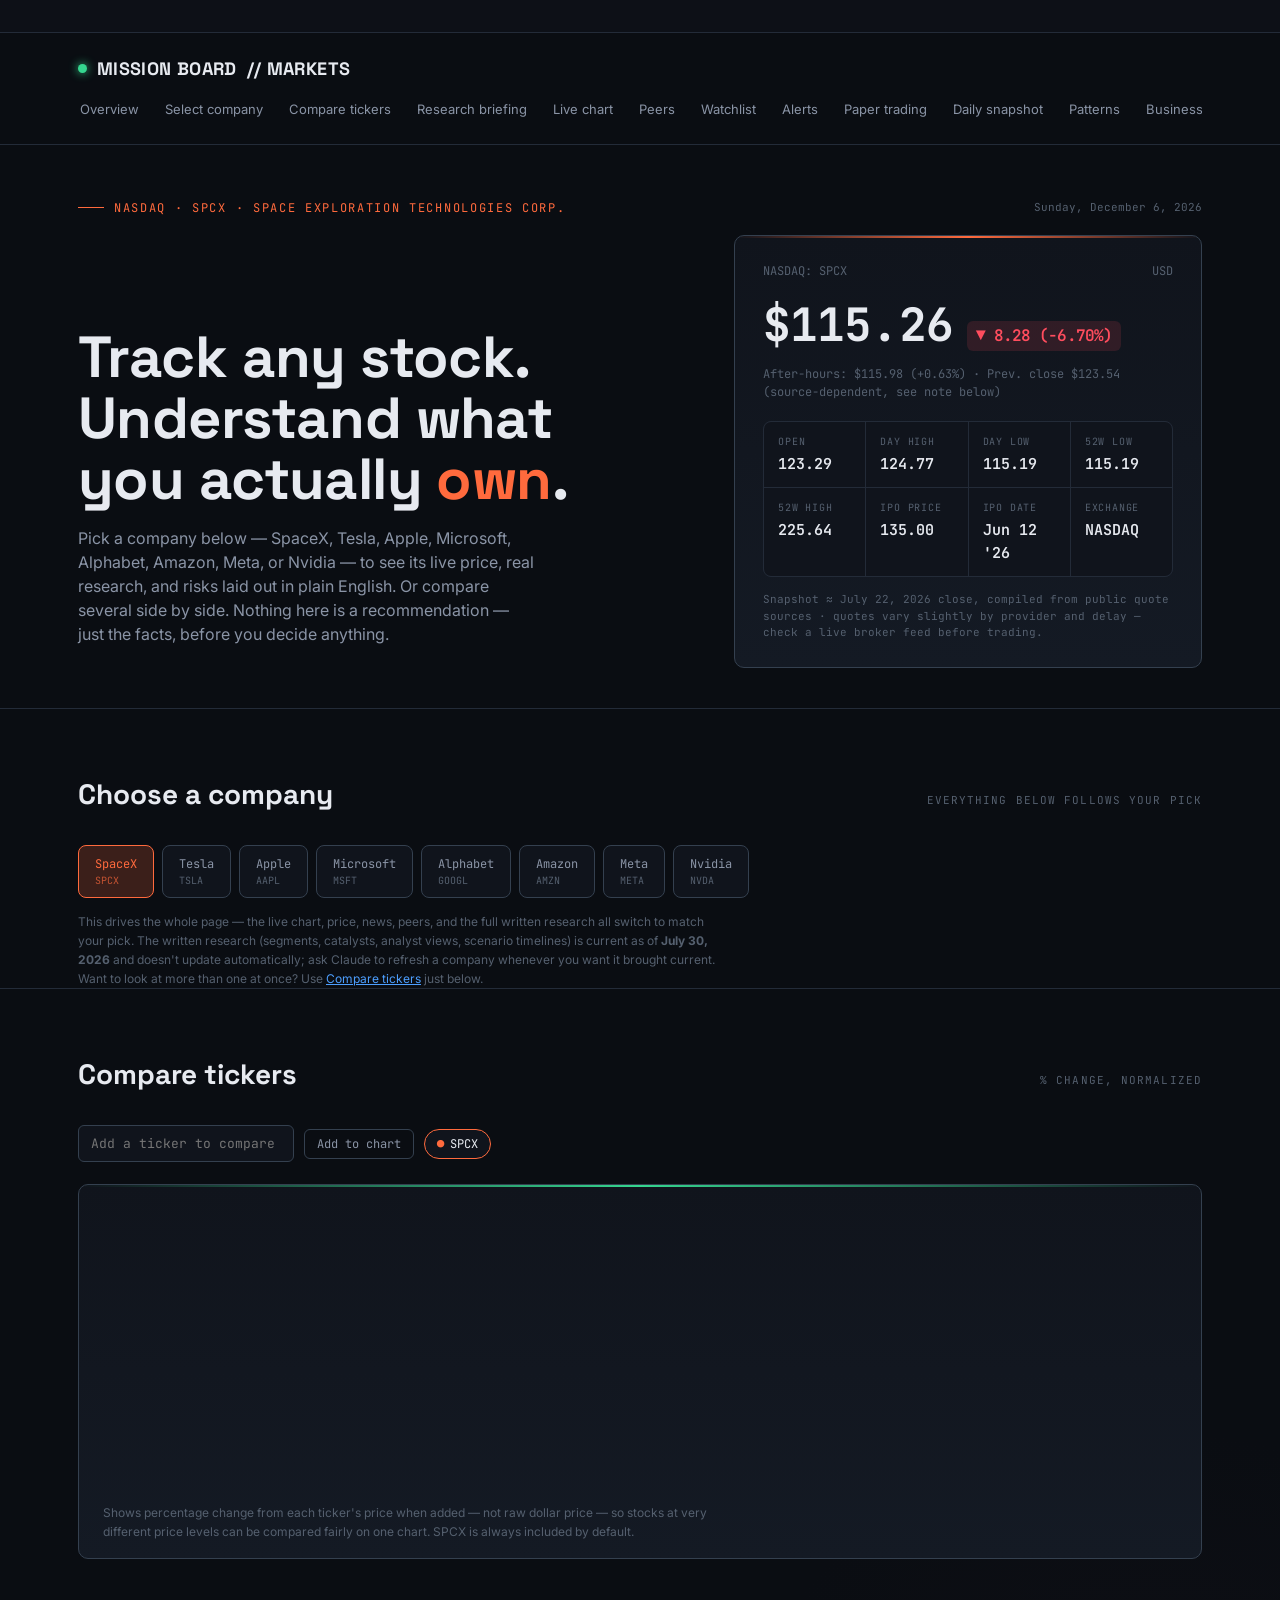
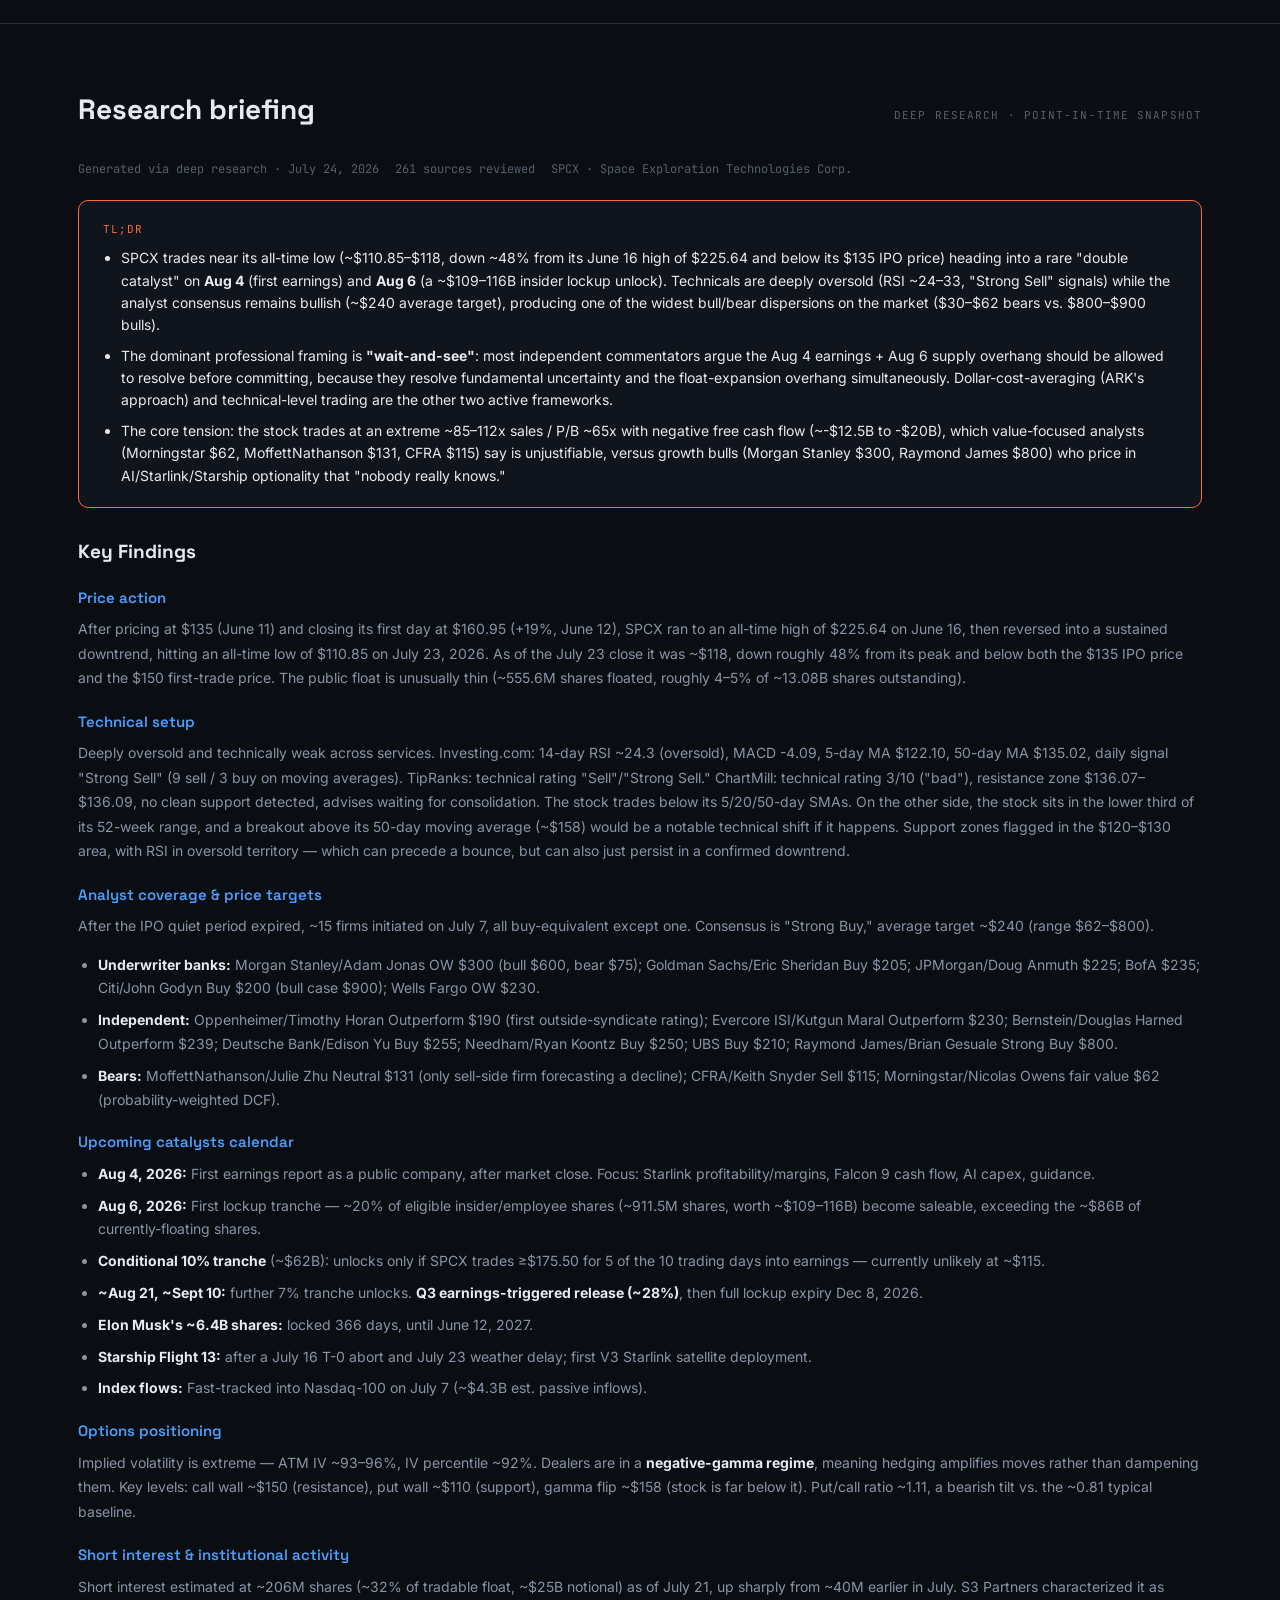
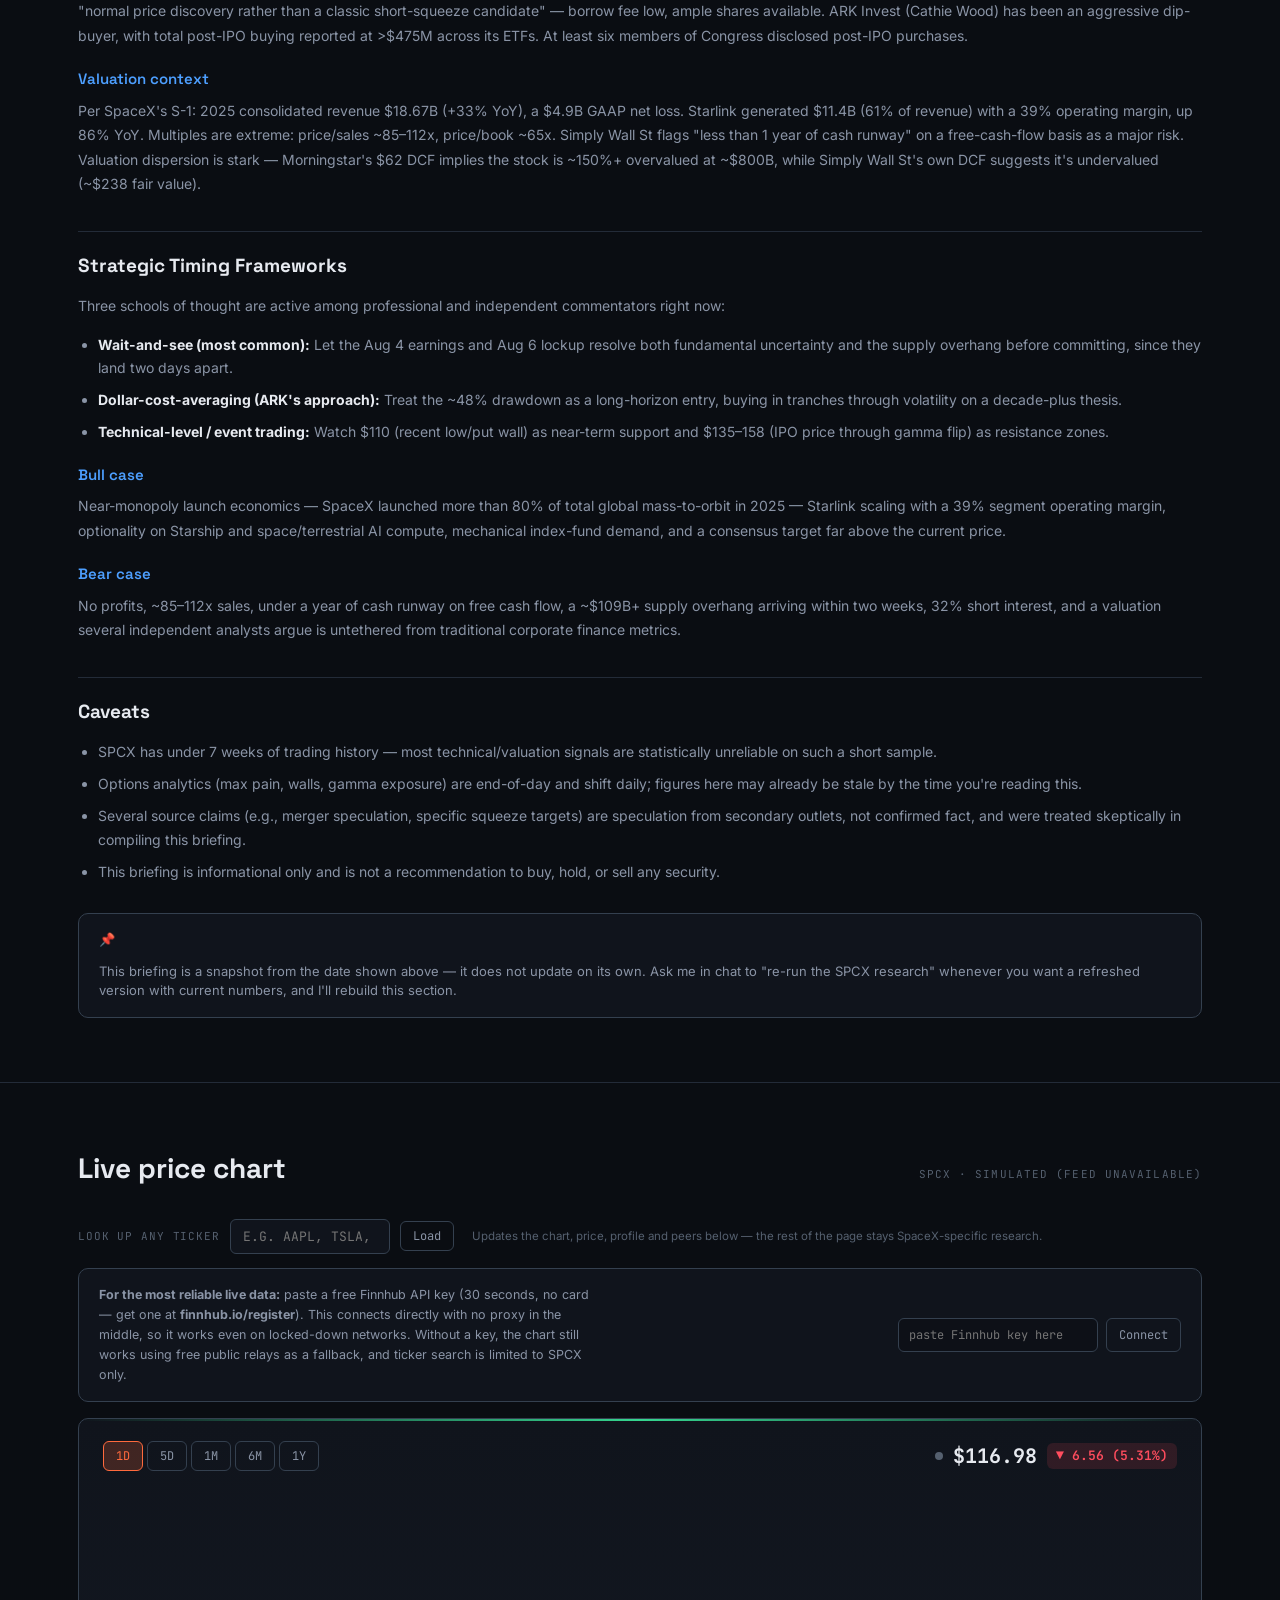
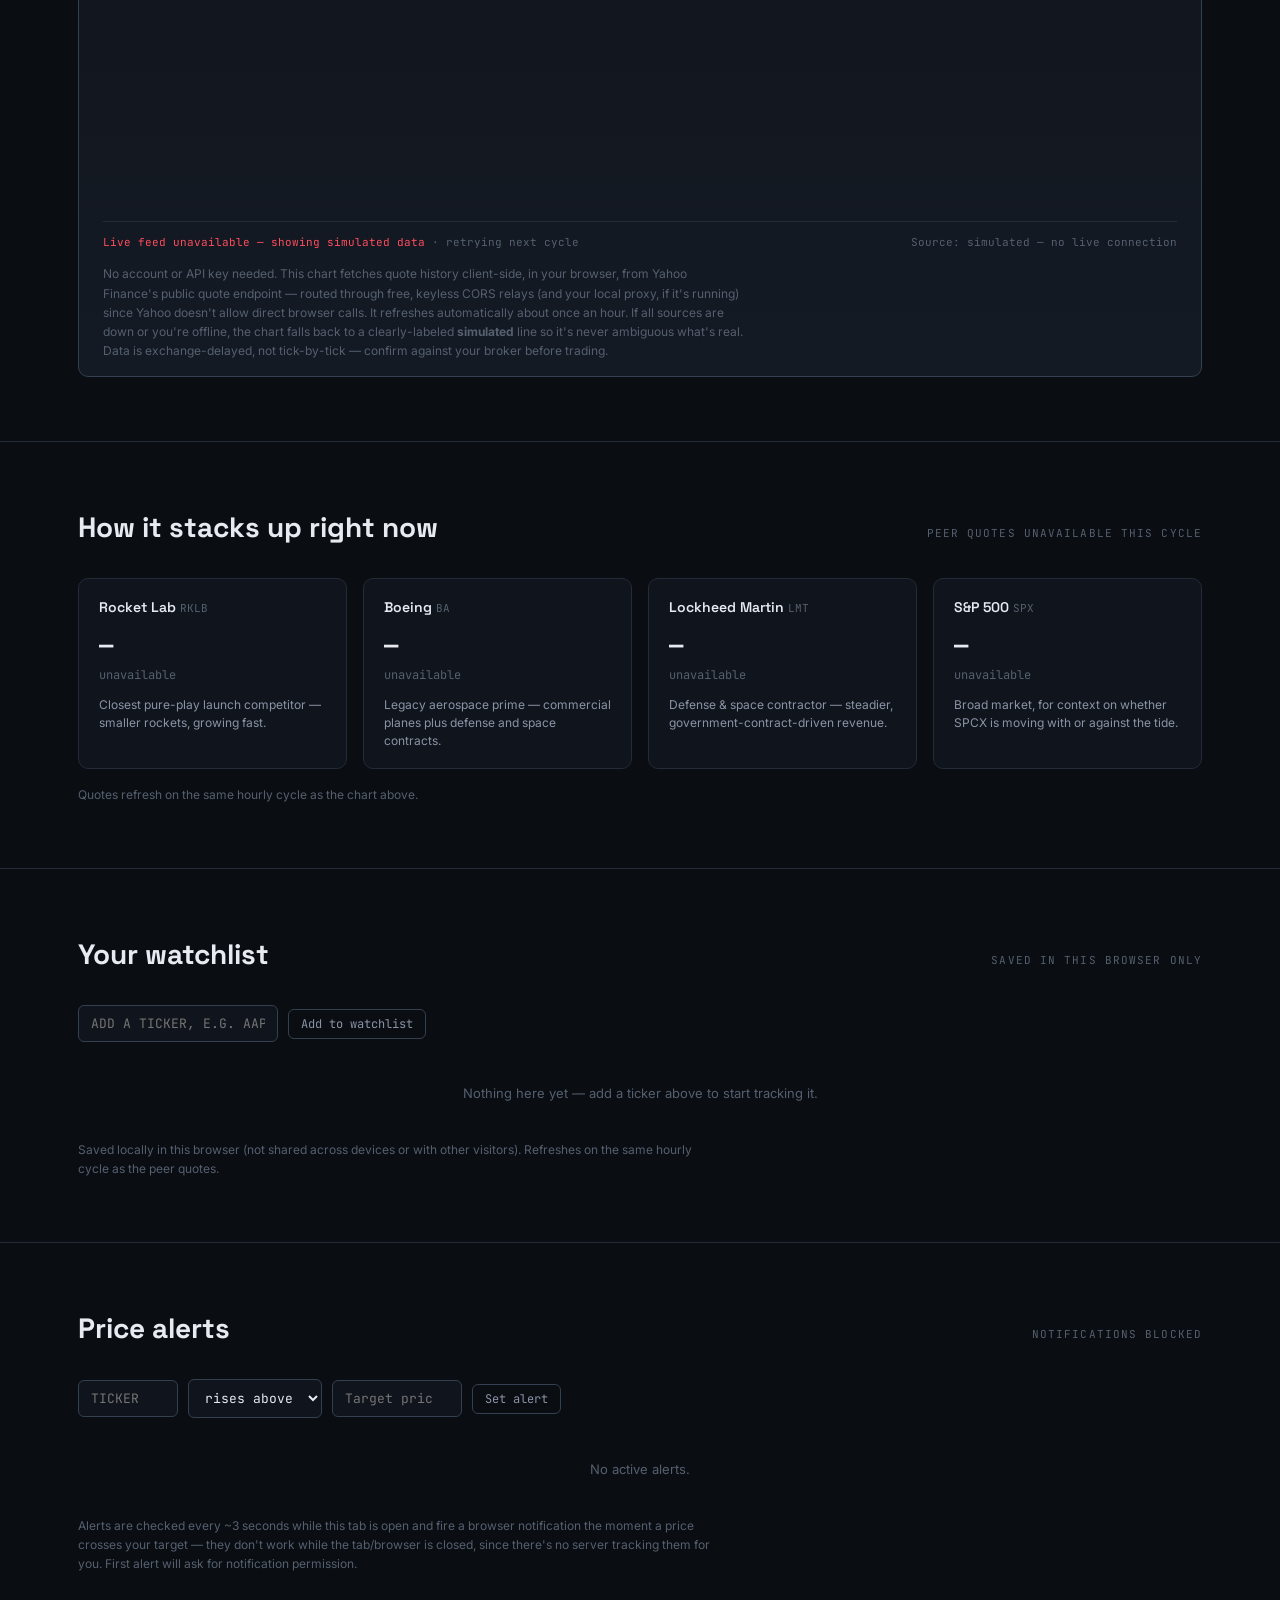
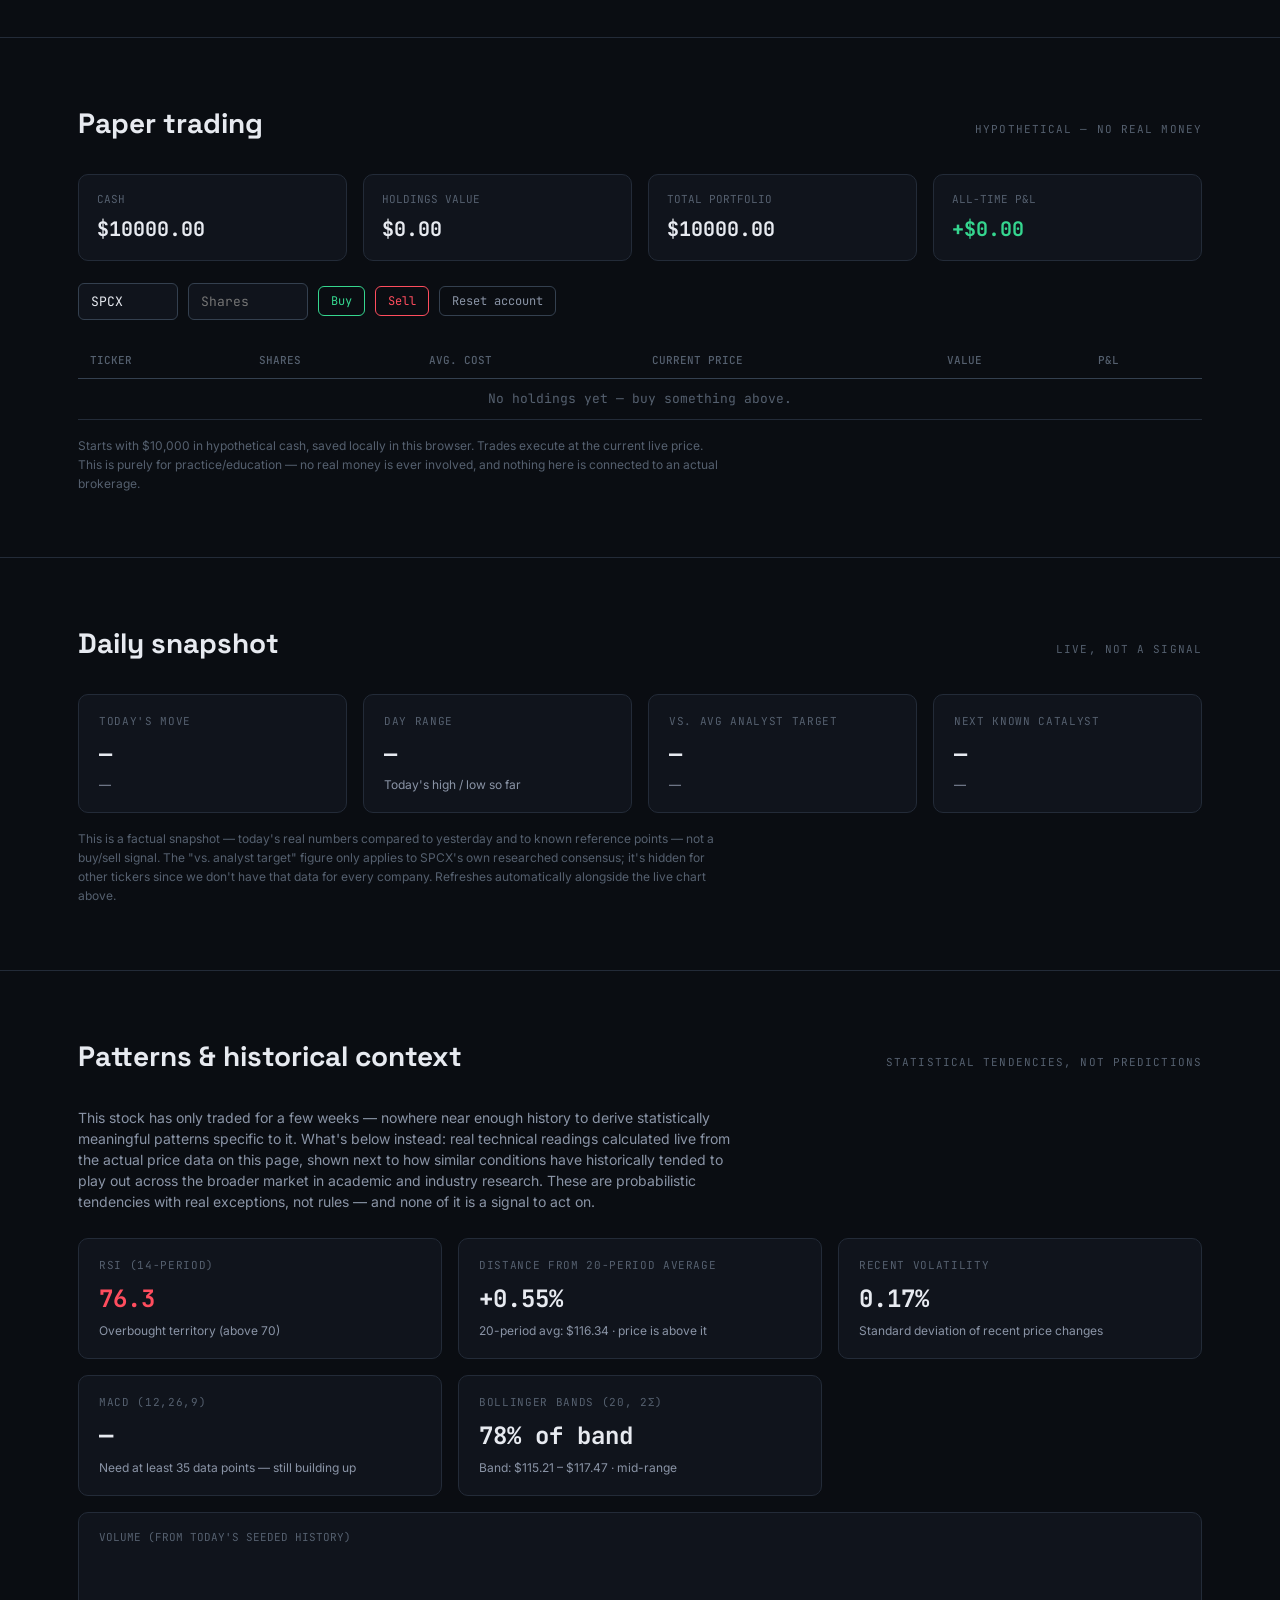
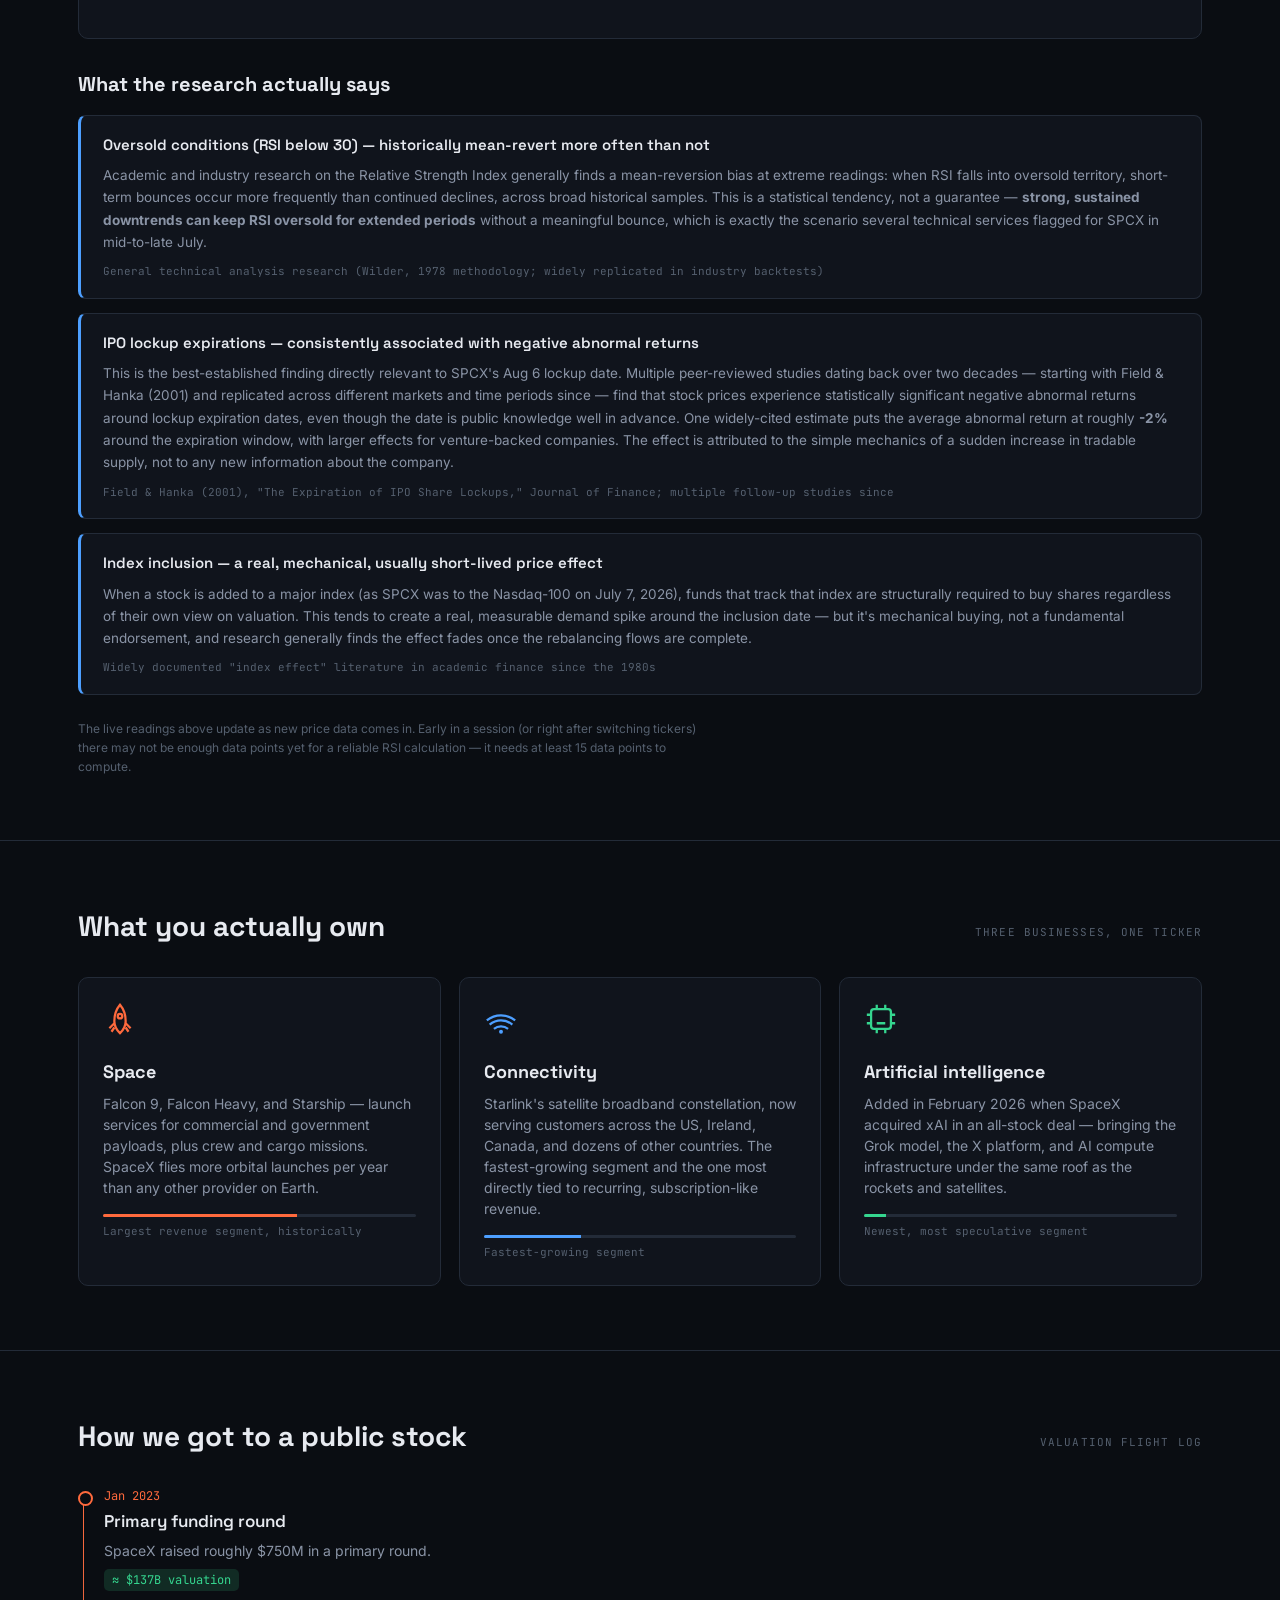
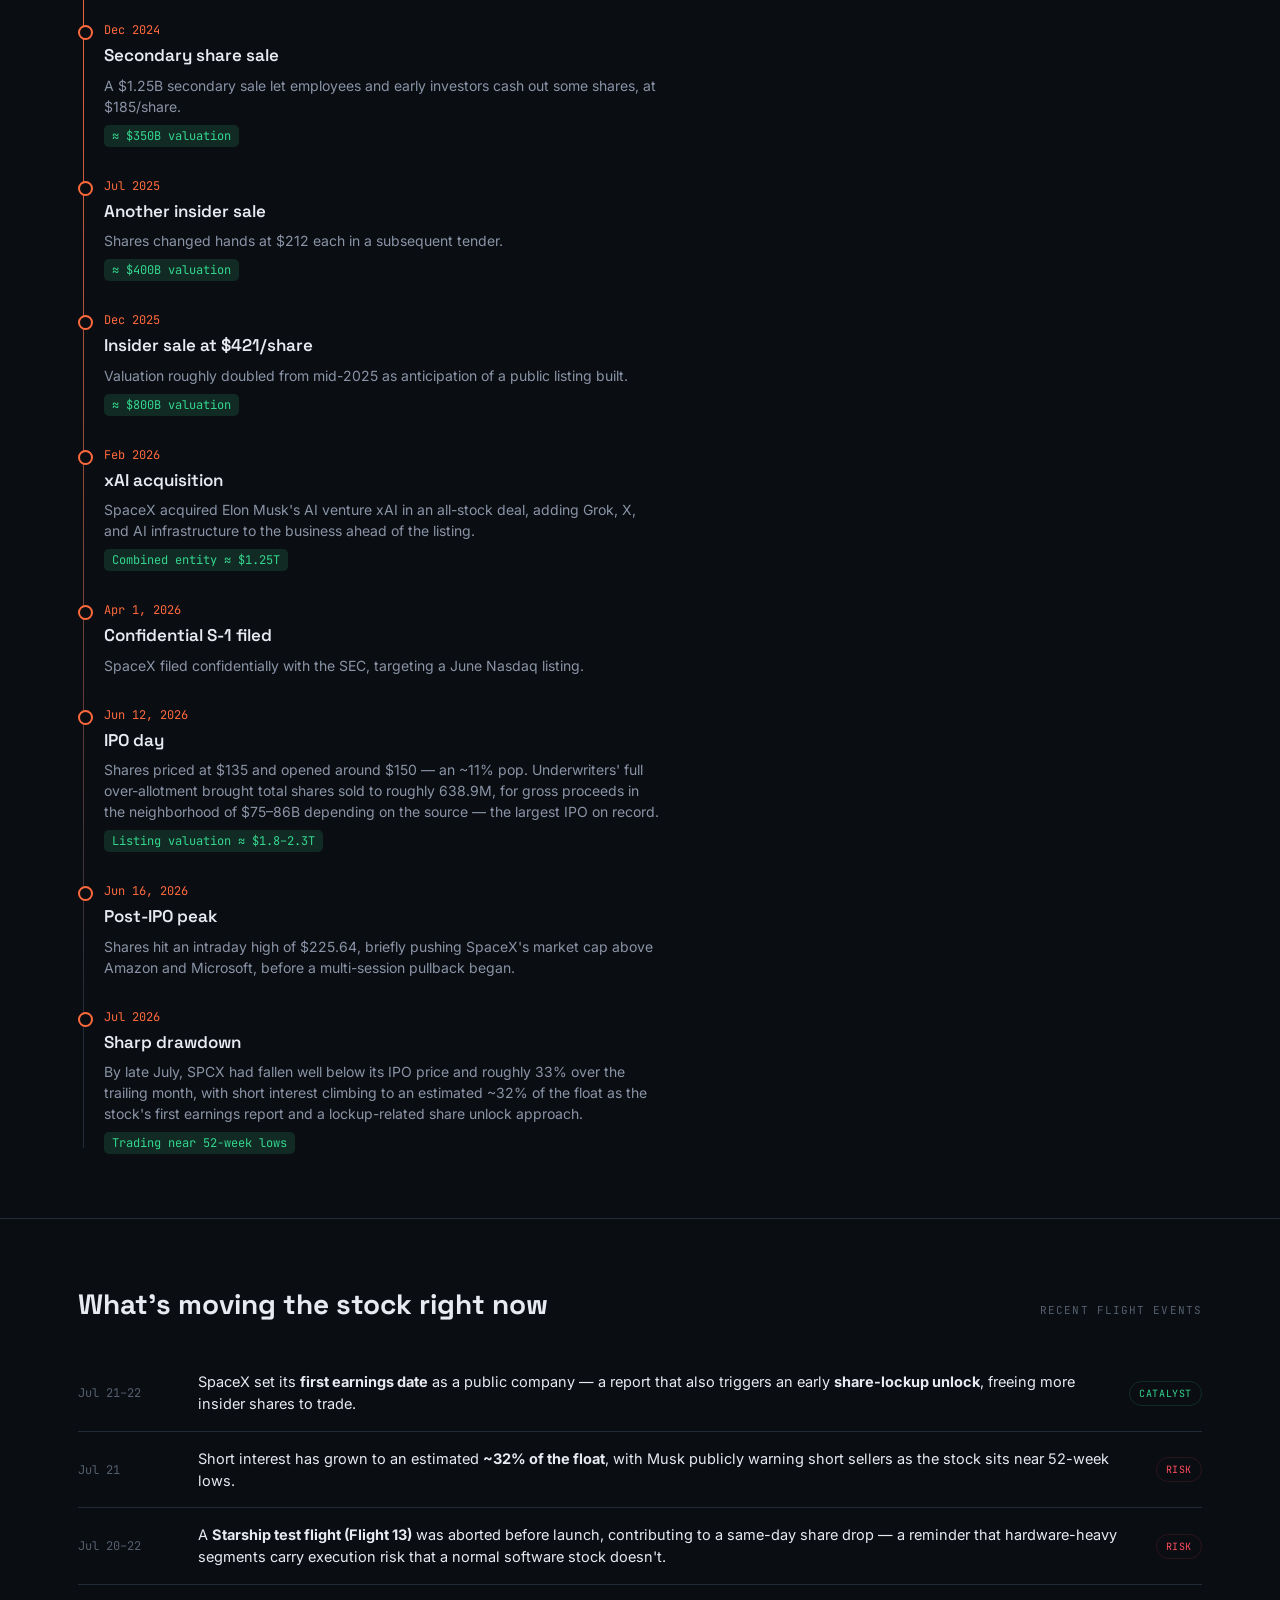
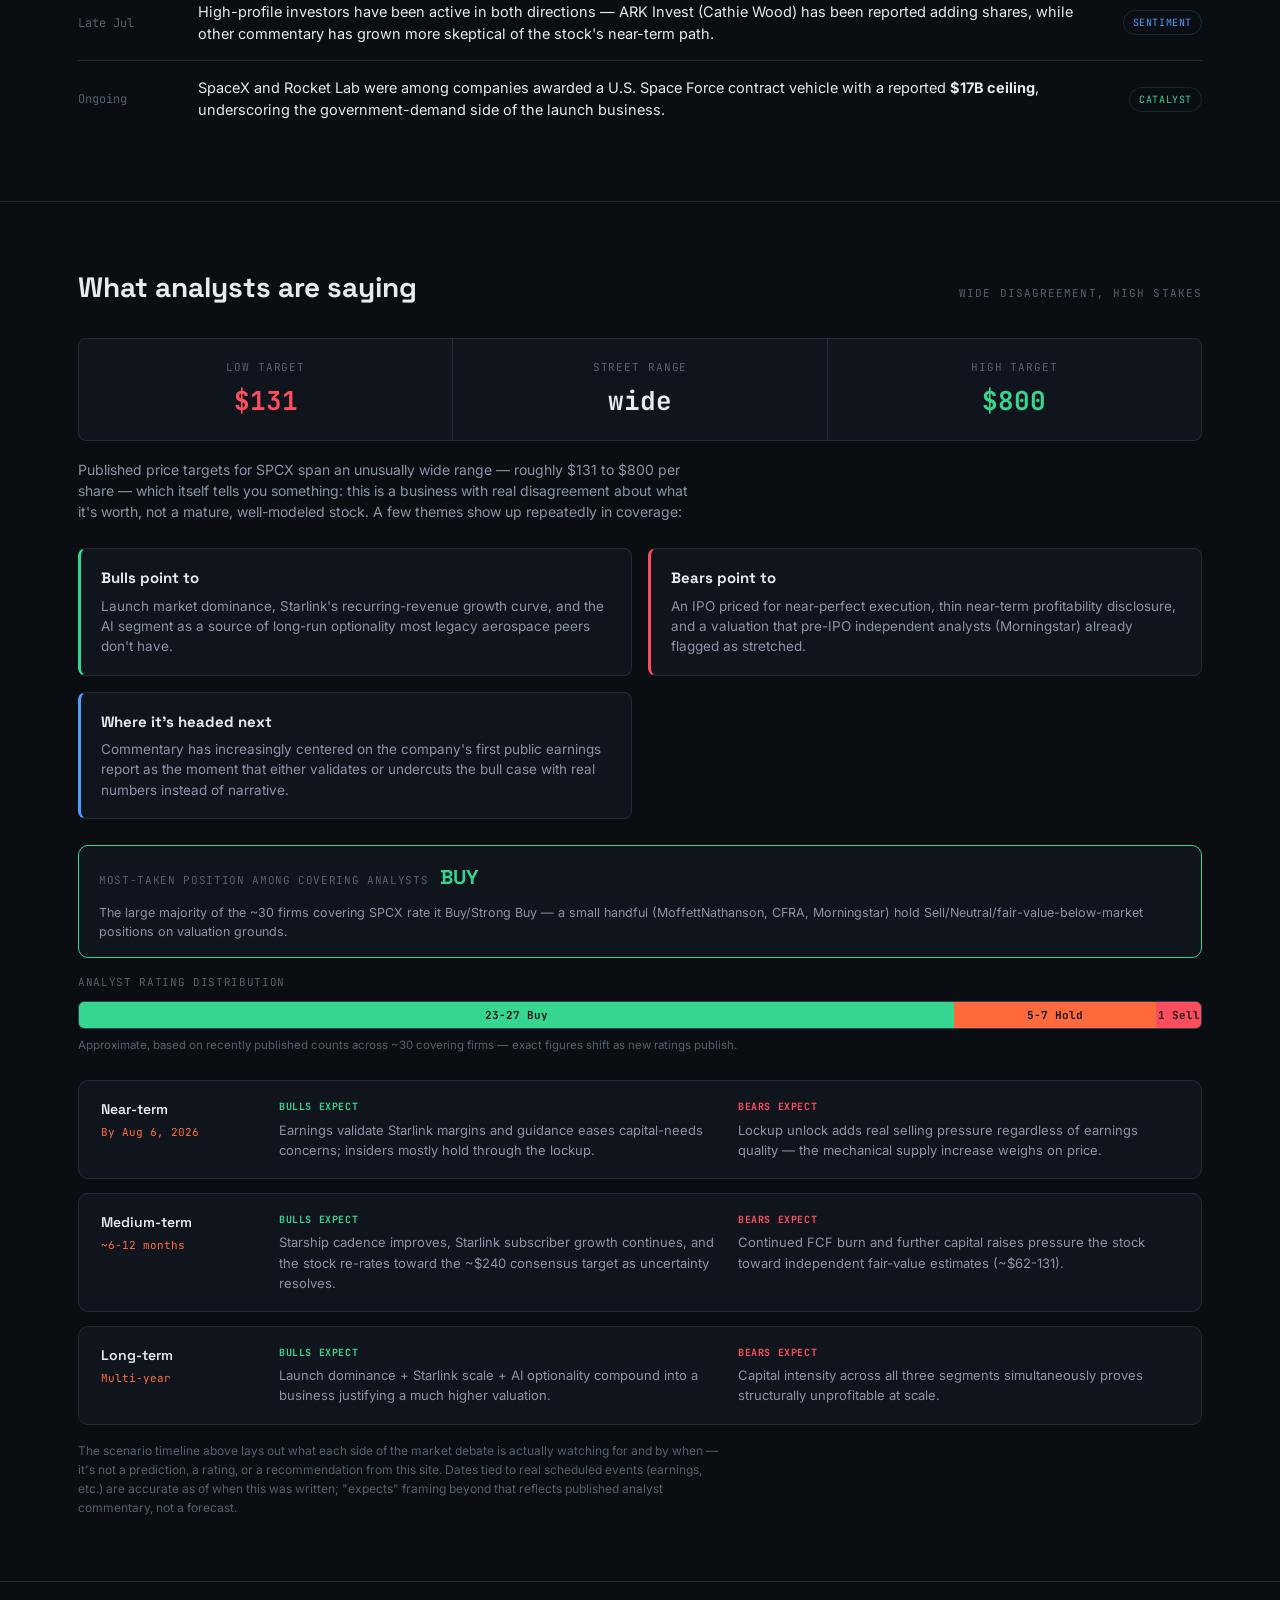
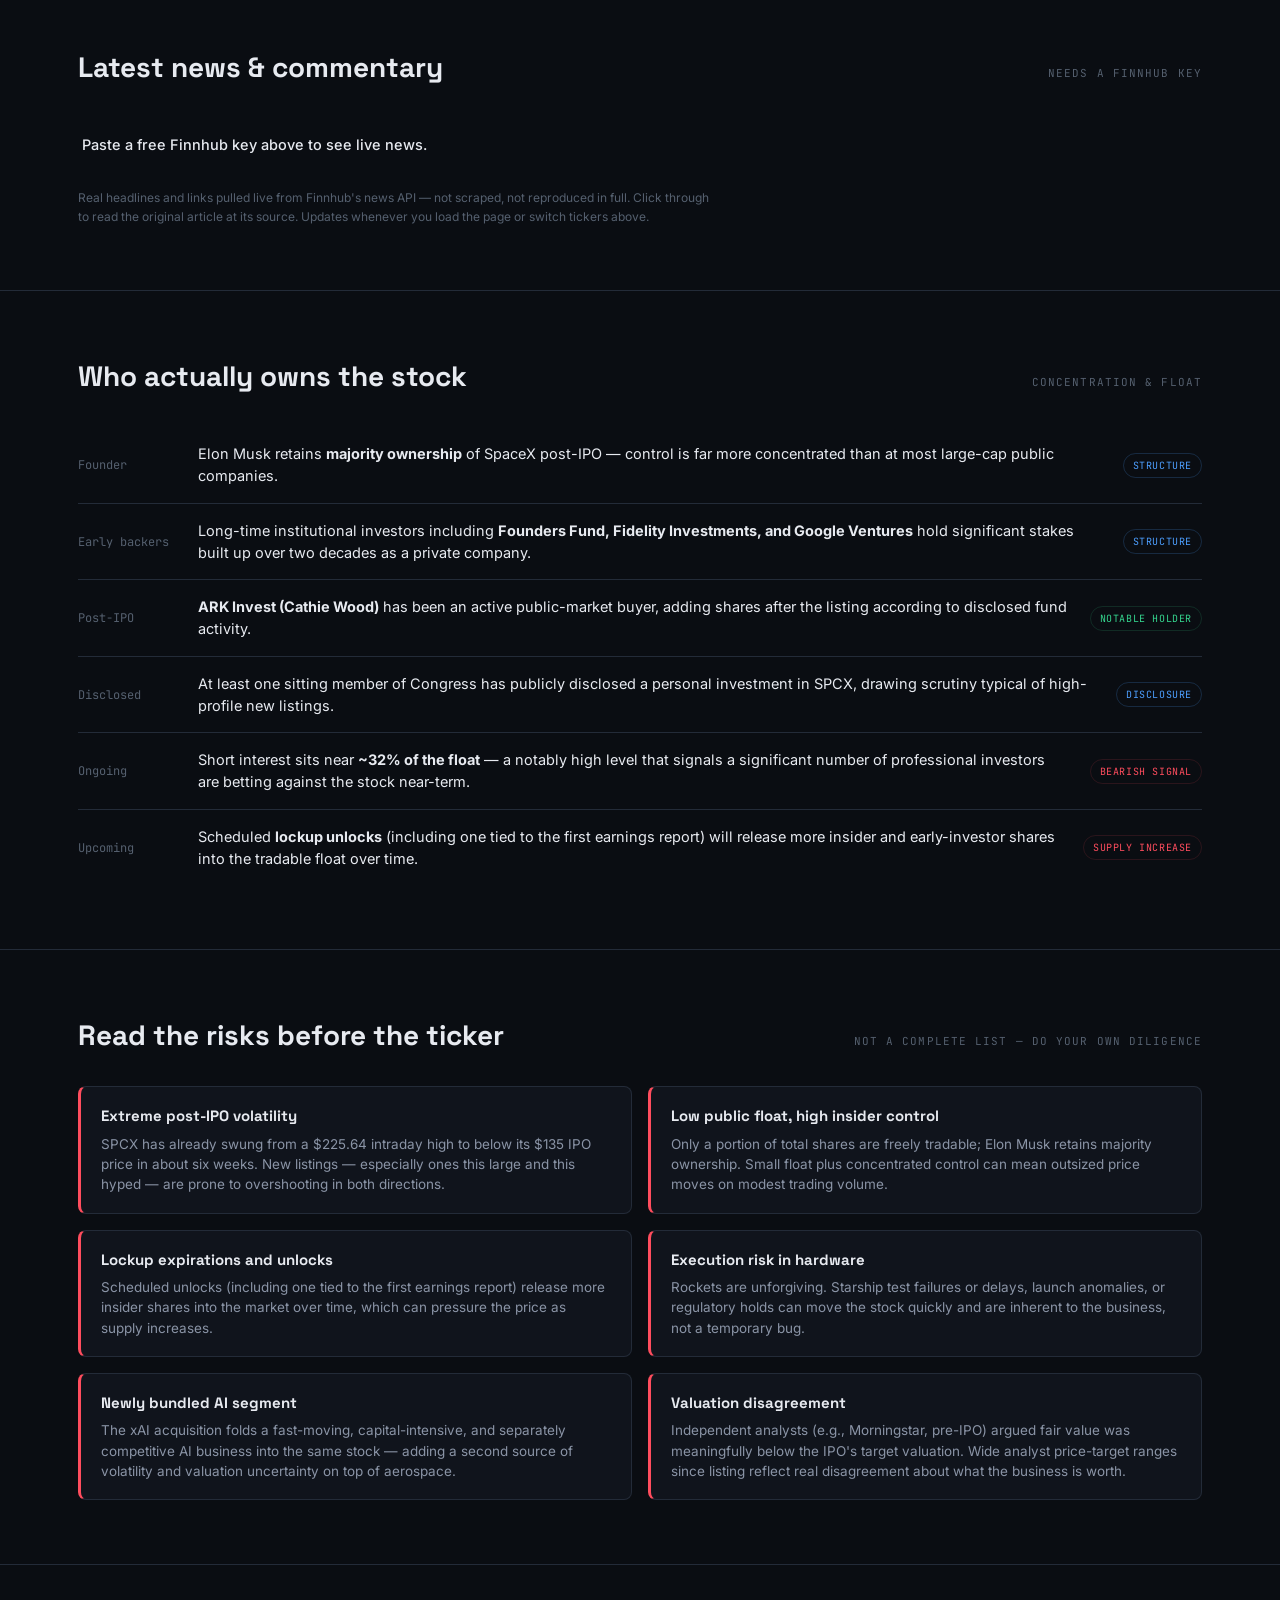
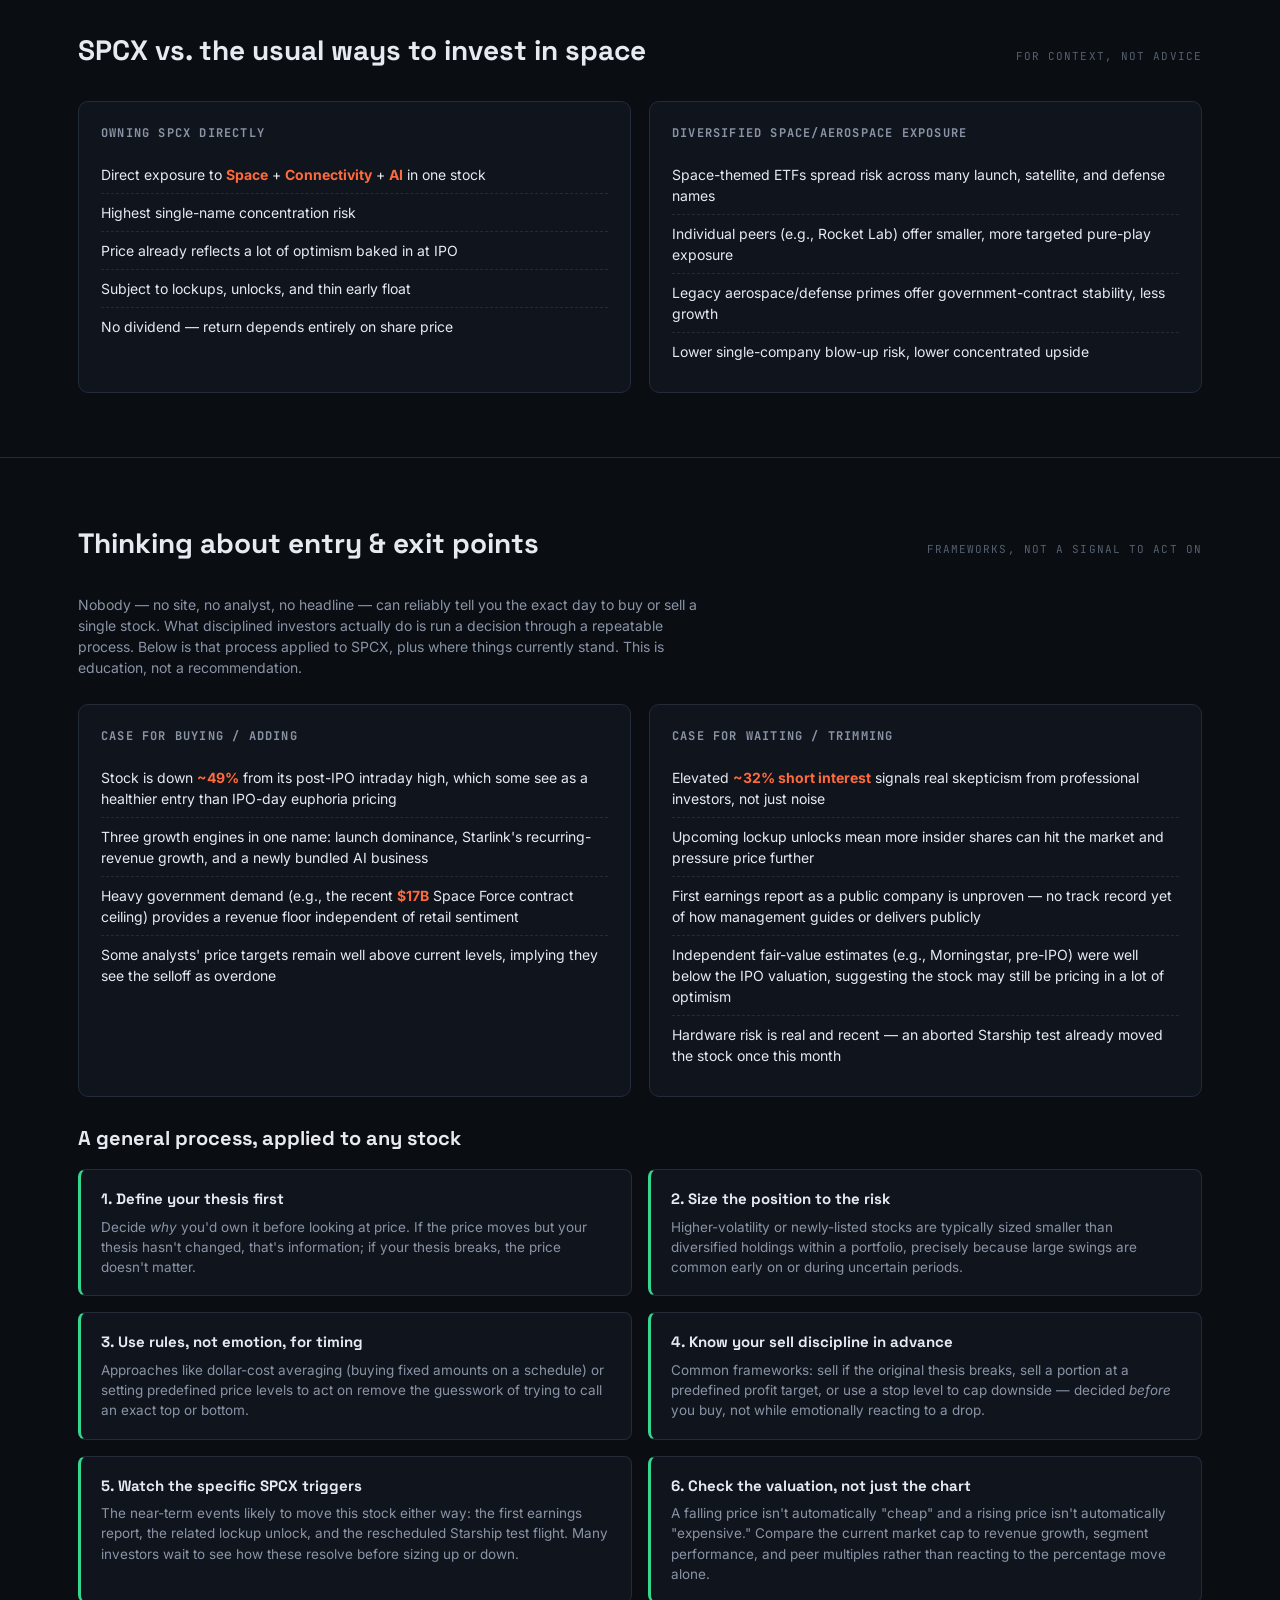
==== index.html @ 347ccc14 "Flatten repo to root and split index.html into separate files Move files out of the spacex-site/ sub" ====
<!DOCTYPE html>
<html lang="en">
<head>
<meta charset="UTF-8">
<meta name="viewport" content="width=device-width, initial-scale=1.0">
<title>SPCX // SpaceX Stock Mission Board</title>
<link rel="preconnect" href="https://fonts.googleapis.com">
<link rel="preconnect" href="https://r.jina.ai">
<link rel="preconnect" href="https://api.allorigins.win">
<link rel="preconnect" href="https://api.codetabs.com">
<link rel="preconnect" href="https://corsproxy.io">
<link rel="dns-prefetch" href="https://query1.finance.yahoo.com">
<link href="https://fonts.googleapis.com/css2?family=Space+Grotesk:wght@400;500;600;700&family=JetBrains+Mono:wght@400;500;600;700&family=Inter:wght@400;500;600&display=swap" rel="stylesheet">
<script src="chart.min.js"></script>
<link rel="stylesheet" href="styles.css">
</head>
<body>

  <div class="rail">
    <div class="rail-track">
      <span>SPCX <span class="down">115.26 −6.70%</span></span>
      <span>52W RANGE 115.19 – 225.64</span>
      <span>IPO PRICE 135.00 · JUN 12 2026</span>
      <span>SEGMENTS SPACE · CONNECTIVITY · AI</span>
      <span>NEXT CATALYST FIRST EARNINGS REPORT</span>
      <span>SHORT INTEREST ≈32% OF FLOAT</span>
      <span>SPCX <span class="down">115.26 −6.70%</span></span>
      <span>52W RANGE 115.19 – 225.64</span>
      <span>IPO PRICE 135.00 · JUN 12 2026</span>
      <span>SEGMENTS SPACE · CONNECTIVITY · AI</span>
      <span>NEXT CATALYST FIRST EARNINGS REPORT</span>
      <span>SHORT INTEREST ≈32% OF FLOAT</span>
    </div>
  </div>

  <header>
    <div class="wrap header-row">
      <div class="brand"><span class="dot"></span> MISSION BOARD <span id="brand-ticker">// MARKETS</span></div>
      <nav>
        <a href="#overview">Overview</a>
        <a href="#deepdive-switcher">Select company</a>
        <a href="#compare">Compare tickers</a>
        <a href="#briefing">Research briefing</a>
        <a href="#chart">Live chart</a>
        <a href="#peers">Peers</a>
        <a href="#watchlist">Watchlist</a>
        <a href="#alerts">Alerts</a>
        <a href="#paper">Paper trading</a>
        <a href="#snapshot">Daily snapshot</a>
        <a href="#patterns">Patterns</a>
        <a href="#segments">Business</a>
        <a href="#timeline">Valuation history</a>
        <a href="#catalysts">Catalysts</a>
        <a href="#analysts">Analyst views</a>
        <a href="#news">News</a>
        <a href="#ownership">Ownership</a>
        <a href="#risks">Risks</a>
        <a href="#strategy">Buy/sell framework</a>
        <a href="#faq">FAQ</a>
      </nav>
    </div>
  </header>

  <section class="hero" id="overview" style="border-top:none;">
    <div class="wrap">
      <div class="eyebrow"><span id="hero-exchange">Nasdaq · SPCX · Space Exploration Technologies Corp.</span> <span id="today-date" class="today-date"></span></div>
      <div class="hero-grid">
        <div>
          <h1 id="hero-h1">Track any stock.<br>Understand what<br>you actually <span class="accent">own</span>.</h1>
          <p class="hero-sub" id="hero-sub">Pick a company below — SpaceX, Tesla, Apple, Microsoft, Alphabet, Amazon, Meta, or Nvidia — to see its live price, real research, and risks laid out in plain English. Or compare several side by side. Nothing here is a recommendation — just the facts, before you decide anything.</p>
        </div>

        <div class="price-panel">
          <div class="ticker-label">
            <span>NASDAQ: SPCX</span>
            <span>USD</span>
          </div>
          <div class="price-main">
            <span id="hero-price">$115.26</span>
            <span class="price-change down" id="hero-change">▼ 8.28 (−6.70%)</span>
          </div>
          <div class="price-meta" id="hero-meta">After-hours: $115.98 (+0.63%) · Prev. close $123.54 (source-dependent, see note below)</div>

          <div class="stat-strip">
            <div class="stat-cell"><div class="k">Open</div><div class="v" id="hero-open">123.29</div></div>
            <div class="stat-cell"><div class="k">Day High</div><div class="v" id="hero-dayhigh">124.77</div></div>
            <div class="stat-cell"><div class="k">Day Low</div><div class="v" id="hero-daylow">115.19</div></div>
            <div class="stat-cell"><div class="k">52W Low</div><div class="v" id="hero-52wlow">115.19</div></div>
            <div class="stat-cell"><div class="k">52W High</div><div class="v" id="hero-52whigh">225.64</div></div>
            <div class="stat-cell" data-deepdive="SPCX"><div class="k">IPO Price</div><div class="v">135.00</div></div>
            <div class="stat-cell" data-deepdive="SPCX"><div class="k">IPO Date</div><div class="v">Jun 12 '26</div></div>
            <div class="stat-cell"><div class="k">Exchange</div><div class="v">NASDAQ</div></div>
          </div>
          <div class="as-of" id="hero-asof">Snapshot ≈ July 22, 2026 close, compiled from public quote sources · quotes vary slightly by provider and delay — check a live broker feed before trading.</div>
        </div>
      </div>
    </div>
  </section>

  <section id="deepdive-switcher" style="padding-bottom:0; border-top:none;">
    <div class="wrap">
      <div class="section-head">
        <h2>Choose a company</h2>
        <span class="tag">Everything below follows your pick</span>
      </div>
      <div class="dd-tabs" id="dd-tabs">
        <button class="dd-tab active" data-dd="SPCX">SpaceX <span>SPCX</span></button>
        <button class="dd-tab" data-dd="TSLA">Tesla <span>TSLA</span></button>
        <button class="dd-tab" data-dd="AAPL">Apple <span>AAPL</span></button>
        <button class="dd-tab" data-dd="MSFT">Microsoft <span>MSFT</span></button>
        <button class="dd-tab" data-dd="GOOGL">Alphabet <span>GOOGL</span></button>
        <button class="dd-tab" data-dd="AMZN">Amazon <span>AMZN</span></button>
        <button class="dd-tab" data-dd="META">Meta <span>META</span></button>
        <button class="dd-tab" data-dd="NVDA">Nvidia <span>NVDA</span></button>
      </div>
      <p class="chart-note" style="margin-top:14px;">This drives the whole page — the live chart, price, news, peers, and the full written research all switch to match your pick. The written research (segments, catalysts, analyst views, scenario timelines) is current as of <b>July 30, 2026</b> and doesn't update automatically; ask Claude to refresh a company whenever you want it brought current. Want to look at more than one at once? Use <a href="#compare" style="color:var(--starlink);">Compare tickers</a> just below.</p>
    </div>
  </section>

  <section id="compare">
    <div class="wrap">
      <div class="section-head">
        <h2>Compare tickers</h2>
        <span class="tag">% change, normalized</span>
      </div>
      <div class="wl-add-row">
        <input type="text" id="compare-input" placeholder="Add a ticker to compare" autocomplete="off" spellcheck="false" maxlength="10">
        <button id="compare-add-btn" class="range-btn">Add to chart</button>
        <div class="compare-chips" id="compare-chips"></div>
      </div>
      <div class="chart-panel">
        <canvas id="compareChart" height="100"></canvas>
        <div class="chart-note" style="margin-top:16px;">
          Shows percentage change from each ticker's price when added — not raw dollar price — so stocks at very different price levels can be compared fairly on one chart. SPCX is always included by default.
        </div>
      </div>
    </div>
  </section>


  <section id="briefing">
    <div class="wrap">
      <div class="section-head">
        <h2>Research briefing</h2>
        <span class="tag">Deep research · point-in-time snapshot</span>
      </div>
      <div class="briefing-meta">
        <span>Generated via deep research · July 24, 2026</span>
        <span>261 sources reviewed</span>
        <span>SPCX · Space Exploration Technologies Corp.</span>
      </div>

      <div class="briefing-tldr">
        <div class="lbl">TL;DR</div>
        <ul>
          <li>SPCX trades near its all-time low (~<span class="stat">$110.85–$118</span>, down ~48% from its June 16 high of $225.64 and below its $135 IPO price) heading into a rare "double catalyst" on <b>Aug 4</b> (first earnings) and <b>Aug 6</b> (a ~$109–116B insider lockup unlock). Technicals are deeply oversold (RSI ~24–33, "Strong Sell" signals) while the analyst consensus remains bullish (~$240 average target), producing one of the widest bull/bear dispersions on the market ($30–$62 bears vs. $800–$900 bulls).</li>
          <li>The dominant professional framing is <b>"wait-and-see"</b>: most independent commentators argue the Aug 4 earnings + Aug 6 supply overhang should be allowed to resolve before committing, because they resolve fundamental uncertainty and the float-expansion overhang simultaneously. Dollar-cost-averaging (ARK's approach) and technical-level trading are the other two active frameworks.</li>
          <li>The core tension: the stock trades at an extreme ~85–112x sales / P/B ~65x with negative free cash flow (~-$12.5B to -$20B), which value-focused analysts (Morningstar $62, MoffettNathanson $131, CFRA $115) say is unjustifiable, versus growth bulls (Morgan Stanley $300, Raymond James $800) who price in AI/Starlink/Starship optionality that "nobody really knows."</li>
        </ul>
      </div>

      <div class="briefing-content">
        <h3>Key Findings</h3>

        <h4>Price action</h4>
        <p>After pricing at $135 (June 11) and closing its first day at $160.95 (+19%, June 12), SPCX ran to an all-time high of $225.64 on June 16, then reversed into a sustained downtrend, hitting an all-time low of $110.85 on July 23, 2026. As of the July 23 close it was ~$118, down roughly 48% from its peak and below both the $135 IPO price and the $150 first-trade price. The public float is unusually thin (~555.6M shares floated, roughly 4–5% of ~13.08B shares outstanding).</p>

        <h4>Technical setup</h4>
        <p>Deeply oversold and technically weak across services. Investing.com: 14-day RSI ~24.3 (oversold), MACD -4.09, 5-day MA $122.10, 50-day MA $135.02, daily signal "Strong Sell" (9 sell / 3 buy on moving averages). TipRanks: technical rating "Sell"/"Strong Sell." ChartMill: technical rating 3/10 ("bad"), resistance zone $136.07–$136.09, no clean support detected, advises waiting for consolidation. The stock trades below its 5/20/50-day SMAs. On the other side, the stock sits in the lower third of its 52-week range, and a breakout above its 50-day moving average (~$158) would be a notable technical shift if it happens. Support zones flagged in the $120–$130 area, with RSI in oversold territory — which can precede a bounce, but can also just persist in a confirmed downtrend.</p>

        <h4>Analyst coverage &amp; price targets</h4>
        <p>After the IPO quiet period expired, ~15 firms initiated on July 7, all buy-equivalent except one. Consensus is "Strong Buy," average target ~$240 (range $62–$800).</p>
        <ul>
          <li><b>Underwriter banks:</b> Morgan Stanley/Adam Jonas OW $300 (bull $600, bear $75); Goldman Sachs/Eric Sheridan Buy $205; JPMorgan/Doug Anmuth $225; BofA $235; Citi/John Godyn Buy $200 (bull case $900); Wells Fargo OW $230.</li>
          <li><b>Independent:</b> Oppenheimer/Timothy Horan Outperform $190 (first outside-syndicate rating); Evercore ISI/Kutgun Maral Outperform $230; Bernstein/Douglas Harned Outperform $239; Deutsche Bank/Edison Yu Buy $255; Needham/Ryan Koontz Buy $250; UBS Buy $210; Raymond James/Brian Gesuale Strong Buy $800.</li>
          <li><b>Bears:</b> MoffettNathanson/Julie Zhu Neutral $131 (only sell-side firm forecasting a decline); CFRA/Keith Snyder Sell $115; Morningstar/Nicolas Owens fair value $62 (probability-weighted DCF).</li>
        </ul>

        <h4>Upcoming catalysts calendar</h4>
        <ul>
          <li><b>Aug 4, 2026:</b> First earnings report as a public company, after market close. Focus: Starlink profitability/margins, Falcon 9 cash flow, AI capex, guidance.</li>
          <li><b>Aug 6, 2026:</b> First lockup tranche — ~20% of eligible insider/employee shares (~911.5M shares, worth ~$109–116B) become saleable, exceeding the ~$86B of currently-floating shares.</li>
          <li><b>Conditional 10% tranche</b> (~$62B): unlocks only if SPCX trades ≥$175.50 for 5 of the 10 trading days into earnings — currently unlikely at ~$115.</li>
          <li><b>~Aug 21, ~Sept 10:</b> further 7% tranche unlocks. <b>Q3 earnings-triggered release (~28%)</b>, then full lockup expiry Dec 8, 2026.</li>
          <li><b>Elon Musk's ~6.4B shares:</b> locked 366 days, until June 12, 2027.</li>
          <li><b>Starship Flight 13:</b> after a July 16 T-0 abort and July 23 weather delay; first V3 Starlink satellite deployment.</li>
          <li><b>Index flows:</b> Fast-tracked into Nasdaq-100 on July 7 (~$4.3B est. passive inflows).</li>
        </ul>

        <h4>Options positioning</h4>
        <p>Implied volatility is extreme — ATM IV ~93–96%, IV percentile ~92%. Dealers are in a <b>negative-gamma regime</b>, meaning hedging amplifies moves rather than dampening them. Key levels: call wall ~$150 (resistance), put wall ~$110 (support), gamma flip ~$158 (stock is far below it). Put/call ratio ~1.11, a bearish tilt vs. the ~0.81 typical baseline.</p>

        <h4>Short interest &amp; institutional activity</h4>
        <p>Short interest estimated at ~206M shares (~32% of tradable float, ~$25B notional) as of July 21, up sharply from ~40M earlier in July. S3 Partners characterized it as "normal price discovery rather than a classic short-squeeze candidate" — borrow fee low, ample shares available. ARK Invest (Cathie Wood) has been an aggressive dip-buyer, with total post-IPO buying reported at &gt;$475M across its ETFs. At least six members of Congress disclosed post-IPO purchases.</p>

        <h4>Valuation context</h4>
        <p>Per SpaceX's S-1: 2025 consolidated revenue $18.67B (+33% YoY), a $4.9B GAAP net loss. Starlink generated $11.4B (61% of revenue) with a 39% operating margin, up 86% YoY. Multiples are extreme: price/sales ~85–112x, price/book ~65x. Simply Wall St flags "less than 1 year of cash runway" on a free-cash-flow basis as a major risk. Valuation dispersion is stark — Morningstar's $62 DCF implies the stock is ~150%+ overvalued at ~$800B, while Simply Wall St's own DCF suggests it's undervalued (~$238 fair value).</p>

        <h3>Strategic Timing Frameworks</h3>
        <p>Three schools of thought are active among professional and independent commentators right now:</p>
        <ul>
          <li><b>Wait-and-see (most common):</b> Let the Aug 4 earnings and Aug 6 lockup resolve both fundamental uncertainty and the supply overhang before committing, since they land two days apart.</li>
          <li><b>Dollar-cost-averaging (ARK's approach):</b> Treat the ~48% drawdown as a long-horizon entry, buying in tranches through volatility on a decade-plus thesis.</li>
          <li><b>Technical-level / event trading:</b> Watch $110 (recent low/put wall) as near-term support and $135–158 (IPO price through gamma flip) as resistance zones.</li>
        </ul>

        <h4>Bull case</h4>
        <p>Near-monopoly launch economics — SpaceX launched more than 80% of total global mass-to-orbit in 2025 — Starlink scaling with a 39% segment operating margin, optionality on Starship and space/terrestrial AI compute, mechanical index-fund demand, and a consensus target far above the current price.</p>

        <h4>Bear case</h4>
        <p>No profits, ~85–112x sales, under a year of cash runway on free cash flow, a ~$109B+ supply overhang arriving within two weeks, 32% short interest, and a valuation several independent analysts argue is untethered from traditional corporate finance metrics.</p>

        <h3>Caveats</h3>
        <ul>
          <li>SPCX has under 7 weeks of trading history — most technical/valuation signals are statistically unreliable on such a short sample.</li>
          <li>Options analytics (max pain, walls, gamma exposure) are end-of-day and shift daily; figures here may already be stale by the time you're reading this.</li>
          <li>Several source claims (e.g., merger speculation, specific squeeze targets) are speculation from secondary outlets, not confirmed fact, and were treated skeptically in compiling this briefing.</li>
          <li>This briefing is informational only and is not a recommendation to buy, hold, or sell any security.</li>
        </ul>
      </div>

      <div class="briefing-refresh">
        <span>📌</span>
        <span>This briefing is a snapshot from the date shown above — it does not update on its own. Ask me in chat to "re-run the SPCX research" whenever you want a refreshed version with current numbers, and I'll rebuild this section.</span>
      </div>
    </div>
  </section>


  <section id="chart">
    <div class="wrap">
      <div class="section-head">
        <h2>Live price chart</h2>
        <span class="tag" id="chart-status-tag">SPCX · connecting…</span>
      </div>

      <div class="ticker-search-bar">
        <div class="ticker-search-label">Look up any ticker</div>
        <input type="text" id="ticker-search-input" placeholder="e.g. AAPL, TSLA, RKLB…" autocomplete="off" spellcheck="false" maxlength="10">
        <button id="ticker-search-btn" class="range-btn">Load</button>
        <button id="ticker-reset-btn" class="range-btn" style="display:none;">Back to SPCX</button>
        <span class="ticker-search-note">Updates the chart, price, profile and peers below — the rest of the page stays SpaceX-specific research.</span>
      </div>

      <div class="ticker-profile" id="ticker-profile" style="display:none;"></div>

      <div class="key-banner" id="key-banner" style="display:none;">
        <div class="key-banner-text">
          <b>For the most reliable live data:</b> paste a free Finnhub API key (30 seconds, no card — get one at <b>finnhub.io/register</b>). This connects directly with no proxy in the middle, so it works even on locked-down networks. Without a key, the chart still works using free public relays as a fallback, and ticker search is limited to SPCX only.
        </div>
        <div class="key-banner-input">
          <input type="text" id="finnhub-key-input" placeholder="paste Finnhub key here" autocomplete="off" spellcheck="false">
          <button id="finnhub-key-save" class="range-btn">Connect</button>
        </div>
      </div>

      <div class="chart-panel">
        <div class="chart-toolbar">
          <div class="range-buttons" id="range-buttons">
            <button class="range-btn active" data-range="1d" data-interval="15m">1D</button>
            <button class="range-btn" data-range="5d" data-interval="1h">5D</button>
            <button class="range-btn" data-range="1mo" data-interval="1d">1M</button>
            <button class="range-btn" data-range="6mo" data-interval="1d">6M</button>
            <button class="range-btn" data-range="1y" data-interval="1wk">1Y</button>
          </div>
          <div class="chart-live">
            <span class="dot" id="live-dot"></span>
            <span id="live-price">$—.—</span>
            <span class="price-change" id="live-change" style="font-size:13px;"></span>
          </div>
        </div>
        <canvas id="priceChart" height="110"></canvas>
        <div class="chart-foot">
          <span id="chart-updated">Loading…</span>
          <span id="chart-source">Source: Yahoo Finance public quote endpoint</span>
        </div>
        <div class="chart-note" id="chart-note">
          No account or API key needed. This chart fetches quote history client-side, in your browser, from Yahoo Finance's public quote endpoint — routed through free, keyless CORS relays (and your local proxy, if it's running) since Yahoo doesn't allow direct browser calls. It refreshes automatically about once an hour. If all sources are down or you're offline, the chart falls back to a clearly-labeled <b>simulated</b> line so it's never ambiguous what's real. Data is exchange-delayed, not tick-by-tick — confirm against your broker before trading.
        </div>
      </div>
    </div>
  </section>

  <section id="peers">
    <div class="wrap">
      <div class="section-head">
        <h2>How it stacks up right now</h2>
        <span class="tag" id="peers-status">Live peer quotes</span>
      </div>
      <div class="peers-grid" id="peers-grid">
        <div class="peer-card" data-symbol="RKLB">
          <div class="peer-name">Rocket Lab <span class="peer-ticker">RKLB</span></div>
          <div class="peer-price">$—.—</div>
          <div class="peer-change">—</div>
          <div class="peer-desc">Closest pure-play launch competitor — smaller rockets, growing fast.</div>
        </div>
        <div class="peer-card" data-symbol="BA">
          <div class="peer-name">Boeing <span class="peer-ticker">BA</span></div>
          <div class="peer-price">$—.—</div>
          <div class="peer-change">—</div>
          <div class="peer-desc">Legacy aerospace prime — commercial planes plus defense and space contracts.</div>
        </div>
        <div class="peer-card" data-symbol="LMT">
          <div class="peer-name">Lockheed Martin <span class="peer-ticker">LMT</span></div>
          <div class="peer-price">$—.—</div>
          <div class="peer-change">—</div>
          <div class="peer-desc">Defense &amp; space contractor — steadier, government-contract-driven revenue.</div>
        </div>
        <div class="peer-card" data-symbol="^GSPC">
          <div class="peer-name">S&amp;P 500 <span class="peer-ticker">SPX</span></div>
          <div class="peer-price">$—.—</div>
          <div class="peer-change">—</div>
          <div class="peer-desc">Broad market, for context on whether SPCX is moving with or against the tide.</div>
        </div>
      </div>
      <div class="chart-note" style="margin-top:16px;">Quotes refresh on the same hourly cycle as the chart above.</div>
    </div>
  </section>

  <section id="watchlist">
    <div class="wrap">
      <div class="section-head">
        <h2>Your watchlist</h2>
        <span class="tag">Saved in this browser only</span>
      </div>
      <div class="wl-add-row">
        <input type="text" id="wl-input" placeholder="Add a ticker, e.g. AAPL" autocomplete="off" spellcheck="false" maxlength="10">
        <button id="wl-add-btn" class="range-btn">Add to watchlist</button>
      </div>
      <div class="watchlist-grid" id="watchlist-grid">
        <div class="wl-empty" id="wl-empty">Nothing here yet — add a ticker above to start tracking it.</div>
      </div>
      <div class="chart-note" style="margin-top:16px;">
        Saved locally in this browser (not shared across devices or with other visitors). Refreshes on the same hourly cycle as the peer quotes.
      </div>
    </div>
  </section>


  <section id="alerts">
    <div class="wrap">
      <div class="section-head">
        <h2>Price alerts</h2>
        <span class="tag" id="alerts-perm-status">Browser notifications</span>
      </div>
      <div class="alert-add-row">
        <input type="text" id="alert-ticker" placeholder="Ticker" autocomplete="off" spellcheck="false" maxlength="10">
        <select id="alert-direction">
          <option value="above">rises above</option>
          <option value="below">falls below</option>
        </select>
        <input type="number" id="alert-price" placeholder="Target price" step="0.01" min="0">
        <button id="alert-add-btn" class="range-btn">Set alert</button>
      </div>
      <div class="alerts-list" id="alerts-list">
        <div class="wl-empty" id="alerts-empty">No active alerts.</div>
      </div>
      <div class="chart-note" style="margin-top:16px;">
        Alerts are checked every ~3 seconds while this tab is open and fire a browser notification the moment a price crosses your target — they don't work while the tab/browser is closed, since there's no server tracking them for you. First alert will ask for notification permission.
      </div>
    </div>
  </section>

  <section id="paper">
    <div class="wrap">
      <div class="section-head">
        <h2>Paper trading</h2>
        <span class="tag">Hypothetical — no real money</span>
      </div>
      <div class="paper-summary" id="paper-summary">
        <div class="paper-stat"><div class="k">Cash</div><div class="v" id="paper-cash">$—</div></div>
        <div class="paper-stat"><div class="k">Holdings value</div><div class="v" id="paper-holdings-value">$—</div></div>
        <div class="paper-stat"><div class="k">Total portfolio</div><div class="v" id="paper-total">$—</div></div>
        <div class="paper-stat"><div class="k">All-time P&amp;L</div><div class="v" id="paper-pnl">$—</div></div>
      </div>
      <div class="trade-row">
        <input type="text" id="trade-ticker" placeholder="Ticker" autocomplete="off" spellcheck="false" maxlength="10" value="SPCX">
        <input type="number" id="trade-shares" placeholder="Shares" min="0" step="0.0001">
        <button id="trade-buy-btn" class="range-btn buy">Buy</button>
        <button id="trade-sell-btn" class="range-btn sell">Sell</button>
        <button id="trade-reset-btn" class="range-btn">Reset account</button>
      </div>
      <div class="holdings-table-wrap">
        <table class="holdings-table" id="holdings-table">
          <thead><tr><th>Ticker</th><th>Shares</th><th>Avg. cost</th><th>Current price</th><th>Value</th><th>P&amp;L</th></tr></thead>
          <tbody id="holdings-tbody"><tr><td colspan="6" class="wl-empty">No holdings yet — buy something above.</td></tr></tbody>
        </table>
      </div>
      <div class="chart-note" style="margin-top:16px;">
        Starts with $10,000 in hypothetical cash, saved locally in this browser. Trades execute at the current live price. This is purely for practice/education — no real money is ever involved, and nothing here is connected to an actual brokerage.
      </div>
    </div>
  </section>

  <section id="snapshot">
    <div class="wrap">
      <div class="section-head">
        <h2>Daily snapshot</h2>
        <span class="tag" id="snapshot-status">Live, not a signal</span>
      </div>
      <div class="snapshot-grid" id="snapshot-grid">
        <div class="snap-card">
          <div class="k">Today's move</div>
          <div class="v" id="snap-change">—</div>
          <div class="sub" id="snap-change-sub">—</div>
        </div>
        <div class="snap-card">
          <div class="k">Day range</div>
          <div class="v" id="snap-range">—</div>
          <div class="sub">Today's high / low so far</div>
        </div>
        <div class="snap-card">
          <div class="k">vs. avg analyst target</div>
          <div class="v" id="snap-target">—</div>
          <div class="sub" id="snap-target-sub">—</div>
        </div>
        <div class="snap-card">
          <div class="k">Next known catalyst</div>
          <div class="v" id="snap-catalyst">—</div>
          <div class="sub" id="snap-catalyst-sub">—</div>
        </div>
      </div>
      <div class="chart-note" style="margin-top:16px;">
        This is a factual snapshot — today's real numbers compared to yesterday and to known reference points — not a buy/sell signal. The "vs. analyst target" figure only applies to SPCX's own researched consensus; it's hidden for other tickers since we don't have that data for every company. Refreshes automatically alongside the live chart above.
      </div>
    </div>
  </section>

  <section id="patterns">
    <div class="wrap">
      <div class="section-head">
        <h2>Patterns &amp; historical context</h2>
        <span class="tag">Statistical tendencies, not predictions</span>
      </div>
      <p style="color:var(--text-dim); font-size:14px; max-width:74ch; margin-bottom:26px;">
        This stock has only traded for a few weeks — nowhere near enough history to derive statistically meaningful patterns specific to it. What's below instead: real technical readings calculated live from the actual price data on this page, shown next to how similar conditions have historically tended to play out across the broader market in academic and industry research. These are probabilistic tendencies with real exceptions, not rules — and none of it is a signal to act on.
      </p>

      <div class="pattern-grid" id="pattern-grid">
        <div class="pattern-card">
          <div class="k">RSI (14-period)</div>
          <div class="v" id="pat-rsi">—</div>
          <div class="sub" id="pat-rsi-sub">Calculating from live price data…</div>
        </div>
        <div class="pattern-card">
          <div class="k">Distance from 20-period average</div>
          <div class="v" id="pat-sma">—</div>
          <div class="sub" id="pat-sma-sub">—</div>
        </div>
        <div class="pattern-card">
          <div class="k">Recent volatility</div>
          <div class="v" id="pat-vol">—</div>
          <div class="sub" id="pat-vol-sub">Standard deviation of recent price changes</div>
        </div>
        <div class="pattern-card">
          <div class="k">MACD (12,26,9)</div>
          <div class="v" id="pat-macd">—</div>
          <div class="sub" id="pat-macd-sub">Moving average convergence/divergence</div>
        </div>
        <div class="pattern-card">
          <div class="k">Bollinger Bands (20, 2σ)</div>
          <div class="v" id="pat-bb">—</div>
          <div class="sub" id="pat-bb-sub">Where price sits within its recent volatility band</div>
        </div>
      </div>

      <div class="volume-chart-wrap">
        <div class="volume-chart-label">Volume (from today's seeded history)</div>
        <canvas id="volumeChart" height="60"></canvas>
      </div>

      <div class="section-head" style="margin: 30px 0 16px;">
        <h2 style="font-size: 20px;">What the research actually says</h2>
      </div>
      <div class="research-list">
        <div class="research-item">
          <div class="ri-title">Oversold conditions (RSI below 30) — historically mean-revert more often than not</div>
          <div class="ri-body">Academic and industry research on the Relative Strength Index generally finds a mean-reversion bias at extreme readings: when RSI falls into oversold territory, short-term bounces occur more frequently than continued declines, across broad historical samples. This is a statistical tendency, not a guarantee — <b>strong, sustained downtrends can keep RSI oversold for extended periods</b> without a meaningful bounce, which is exactly the scenario several technical services flagged for SPCX in mid-to-late July.</div>
          <div class="ri-source">General technical analysis research (Wilder, 1978 methodology; widely replicated in industry backtests)</div>
        </div>
        <div class="research-item">
          <div class="ri-title">IPO lockup expirations — consistently associated with negative abnormal returns</div>
          <div class="ri-body">This is the best-established finding directly relevant to SPCX's Aug 6 lockup date. Multiple peer-reviewed studies dating back over two decades — starting with Field &amp; Hanka (2001) and replicated across different markets and time periods since — find that stock prices experience statistically significant negative abnormal returns around lockup expiration dates, even though the date is public knowledge well in advance. One widely-cited estimate puts the average abnormal return at roughly <b>-2%</b> around the expiration window, with larger effects for venture-backed companies. The effect is attributed to the simple mechanics of a sudden increase in tradable supply, not to any new information about the company.</div>
          <div class="ri-source">Field &amp; Hanka (2001), "The Expiration of IPO Share Lockups," Journal of Finance; multiple follow-up studies since</div>
        </div>
        <div class="research-item">
          <div class="ri-title">Index inclusion — a real, mechanical, usually short-lived price effect</div>
          <div class="ri-body">When a stock is added to a major index (as SPCX was to the Nasdaq-100 on July 7, 2026), funds that track that index are structurally required to buy shares regardless of their own view on valuation. This tends to create a real, measurable demand spike around the inclusion date — but it's mechanical buying, not a fundamental endorsement, and research generally finds the effect fades once the rebalancing flows are complete.</div>
          <div class="ri-source">Widely documented "index effect" literature in academic finance since the 1980s</div>
        </div>
      </div>

      <div class="chart-note" style="margin-top:24px;">
        The live readings above update as new price data comes in. Early in a session (or right after switching tickers) there may not be enough data points yet for a reliable RSI calculation — it needs at least 15 data points to compute.
      </div>
    </div>
  </section>


  <section id="segments">
    <div class="wrap">
      <div class="section-head">
        <h2>What you actually own</h2>
        <span class="tag">Three businesses, one ticker</span>
      </div>
      <div class="segments" data-deepdive="SPCX">
        <div class="seg-card space">
          <svg class="seg-icon" viewBox="0 0 24 24" fill="none" stroke="#ff6a3d" stroke-width="1.6"><path d="M12 2c2.5 3 4 7 4 11.5C16 17 14 20 12 22c-2-2-4-5-4-8.5C8 9 9.5 5 12 2Z"/><circle cx="12" cy="10" r="1.6"/><path d="M8 15l-3.5 3.5M16 15l3.5 3.5M8 18l-2 3M16 18l2 3"/></svg>
          <h3>Space</h3>
          <p>Falcon 9, Falcon Heavy, and Starship — launch services for commercial and government payloads, plus crew and cargo missions. SpaceX flies more orbital launches per year than any other provider on Earth.</p>
          <div class="seg-bar"><span></span></div>
          <div class="seg-pct">Largest revenue segment, historically</div>
        </div>
        <div class="seg-card conn">
          <svg class="seg-icon" viewBox="0 0 24 24" fill="none" stroke="#4d9fff" stroke-width="1.6"><path d="M4 16a12 12 0 0 1 16 0M7 19a8 8 0 0 1 10 0M2 13a16 16 0 0 1 20 0"/><circle cx="12" cy="21" r="1.4" fill="#4d9fff" stroke="none"/></svg>
          <h3>Connectivity</h3>
          <p>Starlink's satellite broadband constellation, now serving customers across the US, Ireland, Canada, and dozens of other countries. The fastest-growing segment and the one most directly tied to recurring, subscription-like revenue.</p>
          <div class="seg-bar"><span></span></div>
          <div class="seg-pct">Fastest-growing segment</div>
        </div>
        <div class="seg-card ai">
          <svg class="seg-icon" viewBox="0 0 24 24" fill="none" stroke="#35d68f" stroke-width="1.6"><rect x="5" y="5" width="14" height="14" rx="2"/><path d="M9 9h.01M15 9h.01M9 15h6M2 9h3M2 15h3M19 9h3M19 15h3M9 2v3M15 2v3M9 19v3M15 19v3"/></svg>
          <h3>Artificial intelligence</h3>
          <p>Added in February 2026 when SpaceX acquired xAI in an all-stock deal — bringing the Grok model, the X platform, and AI compute infrastructure under the same roof as the rockets and satellites.</p>
          <div class="seg-bar"><span></span></div>
          <div class="seg-pct">Newest, most speculative segment</div>
        </div>
      </div>

      <div class="segments" data-deepdive="TSLA" style="display:none;">
        <div class="seg-card space">
          <svg class="seg-icon" viewBox="0 0 24 24" fill="none" stroke="#ff6a3d" stroke-width="1.6"><path d="M5 17h14M6 17l1.5-8h9L18 17M9 9V6a3 3 0 013-3 3 3 0 013 3v3"/><circle cx="8" cy="19" r="1.6"/><circle cx="16" cy="19" r="1.6"/></svg>
          <h3>Automotive</h3>
          <p>Model 3, Y, S, X, and Cybertruck — Tesla delivered roughly 1.64 million vehicles in 2025. Margins have compressed as price cuts and EV competition (especially from Chinese automakers like BYD) have intensified globally.</p>
          <div class="seg-bar"><span></span></div>
          <div class="seg-pct">Still the largest revenue segment by far</div>
        </div>
        <div class="seg-card conn">
          <svg class="seg-icon" viewBox="0 0 24 24" fill="none" stroke="#4d9fff" stroke-width="1.6"><path d="M13 2 4 14h6l-1 8 9-12h-6l1-8Z"/></svg>
          <h3>Energy generation &amp; storage</h3>
          <p>Megapack grid-scale batteries and Powerwall home storage. This segment has been growing faster than automotive and carries higher margins — increasingly viewed by bulls as Tesla's most underappreciated business.</p>
          <div class="seg-bar"><span></span></div>
          <div class="seg-pct">Fastest-growing, highest-margin segment</div>
        </div>
        <div class="seg-card ai">
          <svg class="seg-icon" viewBox="0 0 24 24" fill="none" stroke="#35d68f" stroke-width="1.6"><rect x="5" y="5" width="14" height="14" rx="2"/><path d="M9 9h.01M15 9h.01M9 15h6M2 9h3M2 15h3M19 9h3M19 15h3M9 2v3M15 2v3M9 19v3M15 19v3"/></svg>
          <h3>Robotaxi &amp; AI (Optimus/FSD)</h3>
          <p>Full Self-Driving software, the robotaxi service now live in four US metro areas, and the Optimus humanoid robot program. This is where nearly all of Tesla's long-term valuation premium over other automakers actually comes from.</p>
          <div class="seg-bar"><span></span></div>
          <div class="seg-pct">Speculative — the core of the bull thesis</div>
        </div>
      </div>

      <div class="segments" data-deepdive="AAPL" style="display:none;">
        <div class="seg-card space">
          <svg class="seg-icon" viewBox="0 0 24 24" fill="none" stroke="#ff6a3d" stroke-width="1.6"><rect x="7" y="2" width="10" height="20" rx="2"/><path d="M11 18h2"/></svg>
          <h3>iPhone</h3>
          <p>Still the crown jewel — roughly half of total revenue. Q1 2026 iPhone revenue hit $85.27B (+23% YoY), the strongest quarter in the segment's history, despite a maturing global smartphone market.</p>
          <div class="seg-bar"><span></span></div>
          <div class="seg-pct">~51% of revenue — the dominant segment</div>
        </div>
        <div class="seg-card conn">
          <svg class="seg-icon" viewBox="0 0 24 24" fill="none" stroke="#4d9fff" stroke-width="1.6"><circle cx="12" cy="12" r="9"/><path d="M8 12a4 4 0 1 1 8 0"/></svg>
          <h3>Services</h3>
          <p>App Store, iCloud, Apple Music, AppleCare, and more — hit a new all-time-high quarter at $30.01B (+14% YoY). Higher-margin and more predictable than hardware, and the installed base now exceeds 2.5 billion active devices.</p>
          <div class="seg-bar"><span></span></div>
          <div class="seg-pct">Fastest-growing high-margin segment</div>
        </div>
        <div class="seg-card ai">
          <svg class="seg-icon" viewBox="0 0 24 24" fill="none" stroke="#35d68f" stroke-width="1.6"><rect x="5" y="5" width="14" height="14" rx="2"/><path d="M9 9h.01M15 9h.01M9 15h6M2 9h3M2 15h3M19 9h3M19 15h3M9 2v3M15 2v3M9 19v3M15 19v3"/></svg>
          <h3>Mac, iPad &amp; Wearables</h3>
          <p>Mac ($8.39B, -7% YoY), iPad ($8.60B, +6% YoY), and Wearables/Home/Accessories ($11.49B, -2% YoY) round out the portfolio — smaller, mixed-growth segments that support the broader ecosystem strategy.</p>
          <div class="seg-bar"><span></span></div>
          <div class="seg-pct">Supporting segments, mixed growth</div>
        </div>
      </div>

      <div class="segments" data-deepdive="MSFT" style="display:none;">
        <div class="seg-card space">
          <svg class="seg-icon" viewBox="0 0 24 24" fill="none" stroke="#ff6a3d" stroke-width="1.6"><path d="M4 16a12 12 0 0 1 16 0M7 19a8 8 0 0 1 10 0M2 13a16 16 0 0 1 20 0"/></svg>
          <h3>Azure &amp; Cloud</h3>
          <p>Grew 40% in the most recent quarter — the fastest-growing major segment. This is the core of the bull case: cloud infrastructure demand from both enterprise migration and AI workloads.</p>
          <div class="seg-bar"><span></span></div>
          <div class="seg-pct">Fastest-growing, most-watched segment</div>
        </div>
        <div class="seg-card conn">
          <svg class="seg-icon" viewBox="0 0 24 24" fill="none" stroke="#4d9fff" stroke-width="1.6"><rect x="4" y="4" width="16" height="16" rx="2"/><path d="M4 10h16M10 4v16"/></svg>
          <h3>Productivity &amp; Business (Office, LinkedIn)</h3>
          <p>Microsoft 365, LinkedIn, and Dynamics — the steady, high-margin backbone of the business, increasingly bundled with Copilot AI features to drive per-seat revenue growth.</p>
          <div class="seg-bar"><span></span></div>
          <div class="seg-pct">Stable, high-margin core</div>
        </div>
        <div class="seg-card ai">
          <svg class="seg-icon" viewBox="0 0 24 24" fill="none" stroke="#35d68f" stroke-width="1.6"><rect x="5" y="5" width="14" height="14" rx="2"/><path d="M9 9h.01M15 9h.01M9 15h6M2 9h3M2 15h3M19 9h3M19 15h3M9 2v3M15 2v3M9 19v3M15 19v3"/></svg>
          <h3>AI business (Copilot, OpenAI partnership)</h3>
          <p>The AI business hit a $37B annualized run rate, up 123% YoY — but it's funded by massive capex ($80-146B projected for FY2026), which is exactly what bears point to as the near-term risk.</p>
          <div class="seg-bar"><span></span></div>
          <div class="seg-pct">Fast-growing, capital-intensive</div>
        </div>
      </div>

      <div class="segments" data-deepdive="GOOGL" style="display:none;">
        <div class="seg-card space">
          <svg class="seg-icon" viewBox="0 0 24 24" fill="none" stroke="#ff6a3d" stroke-width="1.6"><circle cx="12" cy="12" r="9"/><path d="M12 3a15 15 0 010 18M12 3a15 15 0 000 18M3 12h18"/></svg>
          <h3>Search &amp; advertising</h3>
          <p>Still the core profit engine — Google Search and YouTube dominate digital advertising. Gemini-powered AI features in Search are aimed at defending this position against AI-native competitors.</p>
          <div class="seg-bar"><span></span></div>
          <div class="seg-pct">Largest, most profitable segment</div>
        </div>
        <div class="seg-card conn">
          <svg class="seg-icon" viewBox="0 0 24 24" fill="none" stroke="#4d9fff" stroke-width="1.6"><path d="M4 16a12 12 0 0 1 16 0M7 19a8 8 0 0 1 10 0M2 13a16 16 0 0 1 20 0"/></svg>
          <h3>Google Cloud</h3>
          <p>Growing but facing near-term margin pressure — demand is outpacing capacity, forcing Alphabet to expand third-party compute capacity to serve large cloud customers, which compresses margins in the short run.</p>
          <div class="seg-bar"><span></span></div>
          <div class="seg-pct">Growing, margin-pressured near-term</div>
        </div>
        <div class="seg-card ai">
          <svg class="seg-icon" viewBox="0 0 24 24" fill="none" stroke="#35d68f" stroke-width="1.6"><rect x="5" y="5" width="14" height="14" rx="2"/><path d="M9 9h.01M15 9h.01M9 15h6M2 9h3M2 15h3M19 9h3M19 15h3M9 2v3M15 2v3M9 19v3M15 19v3"/></svg>
          <h3>Other Bets (Waymo, DeepMind, etc.)</h3>
          <p>Waymo's self-driving expansion, DeepMind's AI research, and other early-stage ventures — long-term optionality that adds to costs today but represents call options on future markets.</p>
          <div class="seg-bar"><span></span></div>
          <div class="seg-pct">Speculative, long-horizon bets</div>
        </div>
      </div>

      <div class="segments" data-deepdive="AMZN" style="display:none;">
        <div class="seg-card space">
          <svg class="seg-icon" viewBox="0 0 24 24" fill="none" stroke="#ff6a3d" stroke-width="1.6"><path d="M4 16a12 12 0 0 1 16 0M7 19a8 8 0 0 1 10 0M2 13a16 16 0 0 1 20 0"/></svg>
          <h3>AWS (cloud infrastructure)</h3>
          <p>Posted its fastest growth in 15 quarters — the highest-margin segment and the one that funds most of Amazon's other bets. AI workload demand has been a major recent tailwind.</p>
          <div class="seg-bar"><span></span></div>
          <div class="seg-pct">Highest-margin, fastest-growing segment</div>
        </div>
        <div class="seg-card conn">
          <svg class="seg-icon" viewBox="0 0 24 24" fill="none" stroke="#4d9fff" stroke-width="1.6"><rect x="3" y="7" width="18" height="13" rx="2"/><path d="M8 7V5a4 4 0 0 1 8 0v2"/></svg>
          <h3>North America &amp; International retail</h3>
          <p>Core e-commerce — North America retail margins expanded to 7.9% from 6.3%, with unit growth hitting 15%, the highest since COVID. International remains a smaller, improving contributor.</p>
          <div class="seg-bar"><span></span></div>
          <div class="seg-pct">Largest revenue segment, improving margins</div>
        </div>
        <div class="seg-card ai">
          <svg class="seg-icon" viewBox="0 0 24 24" fill="none" stroke="#35d68f" stroke-width="1.6"><rect x="5" y="5" width="14" height="14" rx="2"/><path d="M9 9h.01M15 9h.01M9 15h6M2 9h3M2 15h3M19 9h3M19 15h3M9 2v3M15 2v3M9 19v3M15 19v3"/></svg>
          <h3>Advertising &amp; AI</h3>
          <p>A fast-growing, high-margin ad business built on top of Amazon's retail traffic, plus a heavy AI infrastructure buildout (~$200B planned 2026 capex) supporting both AWS and in-house AI efforts.</p>
          <div class="seg-bar"><span></span></div>
          <div class="seg-pct">Fast-growing, capital-intensive</div>
        </div>
      </div>

      <div class="segments" data-deepdive="META" style="display:none;">
        <div class="seg-card space">
          <svg class="seg-icon" viewBox="0 0 24 24" fill="none" stroke="#ff6a3d" stroke-width="1.6"><circle cx="12" cy="12" r="9"/><path d="M8 12h8M12 8v8"/></svg>
          <h3>Family of Apps advertising</h3>
          <p>Facebook, Instagram, WhatsApp, and Messenger — the advertising engine has kept beating estimates (15 consecutive quarters of revenue beats), even as spending on other segments has weighed on the stock.</p>
          <div class="seg-bar"><span></span></div>
          <div class="seg-pct">Core profit engine, consistently strong</div>
        </div>
        <div class="seg-card conn">
          <svg class="seg-icon" viewBox="0 0 24 24" fill="none" stroke="#4d9fff" stroke-width="1.6"><rect x="4" y="4" width="16" height="16" rx="4"/><circle cx="12" cy="12" r="3"/></svg>
          <h3>Reality Labs (AR/VR)</h3>
          <p>Quest headsets and AR/VR research — a long-running, heavily loss-making bet on the metaverse/spatial computing thesis that predates the current AI cycle.</p>
          <div class="seg-bar"><span></span></div>
          <div class="seg-pct">Persistent losses, long-horizon bet</div>
        </div>
        <div class="seg-card ai">
          <svg class="seg-icon" viewBox="0 0 24 24" fill="none" stroke="#35d68f" stroke-width="1.6"><rect x="5" y="5" width="14" height="14" rx="2"/><path d="M9 9h.01M15 9h.01M9 15h6M2 9h3M2 15h3M19 9h3M19 15h3M9 2v3M15 2v3M9 19v3M15 19v3"/></svg>
          <h3>AI infrastructure &amp; Llama models</h3>
          <p>Meta's open-weight Llama models and massive AI infrastructure spend (~$125-145B planned for 2026) power both ad targeting improvements and its own AI products — the single biggest driver of recent capex concern.</p>
          <div class="seg-bar"><span></span></div>
          <div class="seg-pct">Heaviest capex growth, biggest bear concern</div>
        </div>
      </div>

      <div class="segments" data-deepdive="NVDA" style="display:none;">
        <div class="seg-card space">
          <svg class="seg-icon" viewBox="0 0 24 24" fill="none" stroke="#ff6a3d" stroke-width="1.6"><rect x="4" y="6" width="16" height="12" rx="2"/><path d="M8 10h8M8 14h4"/></svg>
          <h3>Data Center (AI GPUs)</h3>
          <p>The overwhelming majority of revenue and growth — Nvidia is the dominant supplier of the GPUs that power essentially every major AI buildout. FY2026 revenue hit $215.94B, up 65.47% YoY.</p>
          <div class="seg-bar"><span></span></div>
          <div class="seg-pct">The core of the entire business now</div>
        </div>
        <div class="seg-card conn">
          <svg class="seg-icon" viewBox="0 0 24 24" fill="none" stroke="#4d9fff" stroke-width="1.6"><rect x="3" y="5" width="18" height="14" rx="2"/><path d="M3 10h18"/></svg>
          <h3>Gaming</h3>
          <p>GeForce GPUs for PC gaming — Nvidia's original business, now a small fraction of total revenue but still a meaningful, profitable, and more stable segment relative to AI-cycle swings.</p>
          <div class="seg-bar"><span></span></div>
          <div class="seg-pct">Legacy segment, now a small share</div>
        </div>
        <div class="seg-card ai">
          <svg class="seg-icon" viewBox="0 0 24 24" fill="none" stroke="#35d68f" stroke-width="1.6"><rect x="5" y="5" width="14" height="14" rx="2"/><path d="M9 9h.01M15 9h.01M9 15h6M2 9h3M2 15h3M19 9h3M19 15h3M9 2v3M15 2v3M9 19v3M15 19v3"/></svg>
          <h3>Professional Visualization &amp; Automotive</h3>
          <p>Smaller segments (workstation GPUs, self-driving compute platforms) that round out the portfolio — dwarfed by Data Center but positioned as future growth vectors as AI moves into more industries.</p>
          <div class="seg-bar"><span></span></div>
          <div class="seg-pct">Smaller, emerging segments</div>
        </div>
      </div>

      <div class="segments dd-placeholder" data-deepdive-placeholder style="display:none;">
        <div class="seg-card" style="grid-column:1/-1; text-align:center;">
          <h3 id="dd-placeholder-name">This company's</h3>
          <p>Full deep-dive write-up (business segments, valuation history, catalysts, ownership, and risks) isn't built yet for this ticker — it's on the list. The live chart, news, peers, and technicals above already work for it right now though, via the ticker search box.</p>
        </div>
      </div>
    </div>
  </section>

  <section id="timeline">
    <div class="wrap">
      <div class="section-head">
        <h2>How we got to a public stock</h2>
        <span class="tag">Valuation flight log</span>
      </div>
      <div class="timeline" data-deepdive="SPCX">
        <div class="t-item">
          <div class="t-date">Jan 2023</div>
          <div class="t-title">Primary funding round</div>
          <div class="t-desc">SpaceX raised roughly $750M in a primary round.</div>
          <div class="t-val">≈ $137B valuation</div>
        </div>
        <div class="t-item">
          <div class="t-date">Dec 2024</div>
          <div class="t-title">Secondary share sale</div>
          <div class="t-desc">A $1.25B secondary sale let employees and early investors cash out some shares, at $185/share.</div>
          <div class="t-val">≈ $350B valuation</div>
        </div>
        <div class="t-item">
          <div class="t-date">Jul 2025</div>
          <div class="t-title">Another insider sale</div>
          <div class="t-desc">Shares changed hands at $212 each in a subsequent tender.</div>
          <div class="t-val">≈ $400B valuation</div>
        </div>
        <div class="t-item">
          <div class="t-date">Dec 2025</div>
          <div class="t-title">Insider sale at $421/share</div>
          <div class="t-desc">Valuation roughly doubled from mid-2025 as anticipation of a public listing built.</div>
          <div class="t-val">≈ $800B valuation</div>
        </div>
        <div class="t-item">
          <div class="t-date">Feb 2026</div>
          <div class="t-title">xAI acquisition</div>
          <div class="t-desc">SpaceX acquired Elon Musk's AI venture xAI in an all-stock deal, adding Grok, X, and AI infrastructure to the business ahead of the listing.</div>
          <div class="t-val">Combined entity ≈ $1.25T</div>
        </div>
        <div class="t-item">
          <div class="t-date">Apr 1, 2026</div>
          <div class="t-title">Confidential S-1 filed</div>
          <div class="t-desc">SpaceX filed confidentially with the SEC, targeting a June Nasdaq listing.</div>
        </div>
        <div class="t-item">
          <div class="t-date">Jun 12, 2026</div>
          <div class="t-title">IPO day</div>
          <div class="t-desc">Shares priced at $135 and opened around $150 — an ~11% pop. Underwriters' full over-allotment brought total shares sold to roughly 638.9M, for gross proceeds in the neighborhood of $75–86B depending on the source — the largest IPO on record.</div>
          <div class="t-val">Listing valuation ≈ $1.8–2.3T</div>
        </div>
        <div class="t-item">
          <div class="t-date">Jun 16, 2026</div>
          <div class="t-title">Post-IPO peak</div>
          <div class="t-desc">Shares hit an intraday high of $225.64, briefly pushing SpaceX's market cap above Amazon and Microsoft, before a multi-session pullback began.</div>
        </div>
        <div class="t-item">
          <div class="t-date">Jul 2026</div>
          <div class="t-title">Sharp drawdown</div>
          <div class="t-desc">By late July, SPCX had fallen well below its IPO price and roughly 33% over the trailing month, with short interest climbing to an estimated ~32% of the float as the stock's first earnings report and a lockup-related share unlock approach.</div>
          <div class="t-val">Trading near 52-week lows</div>
        </div>
      </div>

      <div class="timeline" data-deepdive="TSLA" style="display:none;">
        <div class="t-item">
          <div class="t-date">Dec 22, 2025</div>
          <div class="t-title">All-time high</div>
          <div class="t-desc">Shares hit an intraday all-time high of roughly $489.88, on robotaxi expansion optimism and record delivery expectations heading into 2026.</div>
          <div class="t-val">Market cap briefly &gt; $1.5T</div>
        </div>
        <div class="t-item">
          <div class="t-date">Early-mid 2026</div>
          <div class="t-title">Sharp pullback</div>
          <div class="t-desc">Shares fell as low as the $220s during 2026, as margin compression, EV price competition (particularly from Chinese automakers), and weaker-than-expected quarterly earnings weighed on the stock.</div>
        </div>
        <div class="t-item">
          <div class="t-date">Robotaxi rollout</div>
          <div class="t-title">Live in four US metro areas</div>
          <div class="t-desc">Tesla's robotaxi service expanded to four US metropolitan areas, a key milestone bulls point to — though safety incidents during testing have also drawn scrutiny and periodically pressured the stock.</div>
        </div>
        <div class="t-item">
          <div class="t-date">Jul 2026</div>
          <div class="t-title">Volatile summer, merger speculation</div>
          <div class="t-desc">Shares traded choppily around the $300-$310 range. Analyst commentary (including from RBC) has floated speculation about a potential future Tesla-SpaceX corporate relationship, though nothing has been confirmed by either company.</div>
          <div class="t-val">~30x FY30E adj. EBITDA — priced for a lot</div>
        </div>
      </div>

      <div class="timeline" data-deepdive="AAPL" style="display:none;">
        <div class="t-item">
          <div class="t-date">Feb 2026</div>
          <div class="t-title">Record Q1 FY2026 revenue</div>
          <div class="t-desc">Revenue reached $143.8B (+16% YoY), a record quarter, driven by the strongest iPhone quarter in company history and a new Services all-time high. EPS of $2.84 beat consensus estimates significantly.</div>
          <div class="t-val">Market cap surpassed $3T</div>
        </div>
        <div class="t-item">
          <div class="t-date">Feb-Mar 2026</div>
          <div class="t-title">Pullback despite the beat</div>
          <div class="t-desc">Even with record results, shares slipped roughly 6% from January highs — a reminder that regulatory and macro headwinds can outweigh strong fundamentals in the near term.</div>
        </div>
        <div class="t-item">
          <div class="t-date">Jul 2026</div>
          <div class="t-title">Trading near $315</div>
          <div class="t-desc">Shares have traded in a relatively tight range through mid-2026, with the market weighing continued Services growth and "Privacy-First AI" positioning against regulatory scrutiny.</div>
          <div class="t-val">Roughly flat to modestly up YTD</div>
        </div>
      </div>

      <div class="timeline" data-deepdive="MSFT" style="display:none;">
        <div class="t-item">
          <div class="t-date">Early 2026</div>
          <div class="t-title">Strong fundamentals, weak stock</div>
          <div class="t-desc">Q3 FY2026 EPS of $4.27 beat the $4.07 estimate, revenue hit $82.89B (+18.3% YoY), Azure grew 40%, and the AI business hit a $37B annualized run-rate (+123%) — yet the stock still declined double digits YTD.</div>
        </div>
        <div class="t-item">
          <div class="t-date">Mid 2026</div>
          <div class="t-title">Capex concerns weigh on shares</div>
          <div class="t-desc">Bears increasingly focused on the projected $80-146B in FY2026 capital expenditures, arguing infrastructure spend is outpacing revenue growth. Securities class action filings over Azure/Copilot disclosures added to the pressure.</div>
        </div>
        <div class="t-item">
          <div class="t-date">Jul 29, 2026</div>
          <div class="t-title">Down ~18-27% YTD heading into earnings</div>
          <div class="t-desc">Despite the pullback, commercial remaining performance obligations swelled to $627B — bulls argue fundamentals have decoupled from price, offering the cheapest forward multiple since 2023.</div>
          <div class="t-val">Trading near 52-week lows despite strong fundamentals</div>
        </div>
      </div>

      <div class="timeline" data-deepdive="GOOGL" style="display:none;">
        <div class="t-item">
          <div class="t-date">Early-mid 2026</div>
          <div class="t-title">Capex hikes spook the market</div>
          <div class="t-desc">Alphabet raised its 2026 capital spending forecast to $195-205B (up from $180-190B) — shares of Amazon, Meta, and Microsoft all tumbled on the news even as Alphabet itself reported accelerating cloud growth.</div>
        </div>
        <div class="t-item">
          <div class="t-date">Ongoing</div>
          <div class="t-title">DOJ search investigation overhang</div>
          <div class="t-desc">An ongoing DOJ search-related antitrust investigation has been a persistent overhang on sentiment, even as core search profitability and product momentum remain strong.</div>
        </div>
        <div class="t-item">
          <div class="t-date">Jul 2026</div>
          <div class="t-title">Trading in the low-to-mid $300s</div>
          <div class="t-desc">Shares have traded choppily, with cloud/AI momentum offset by capex concerns and the antitrust backdrop.</div>
          <div class="t-val">Consensus targets imply ~27-31% upside</div>
        </div>
      </div>

      <div class="timeline" data-deepdive="AMZN" style="display:none;">
        <div class="t-item">
          <div class="t-date">Q1 2026</div>
          <div class="t-title">Big earnings beat</div>
          <div class="t-desc">EPS of $2.78 topped the $1.73 consensus (a 60.69% surprise) on revenue of $181.52B, up 16.61% YoY — AWS posted its fastest growth in 15 quarters.</div>
        </div>
        <div class="t-item">
          <div class="t-date">Mid 2026</div>
          <div class="t-title">Heavy AI capex, cash burn concerns</div>
          <div class="t-desc">Planned 2026 capex of roughly $200B pushed free cash flow down sharply and increased long-term debt — a real tension between aggressive AI infrastructure investment and near-term cash generation.</div>
        </div>
        <div class="t-item">
          <div class="t-date">Jul 30, 2026</div>
          <div class="t-title">Q2 earnings, ~12% below 52-week high</div>
          <div class="t-desc">Trading around $226-242 heading into Q2 earnings, roughly 12% below its 52-week high of $278.56, with 62 analysts holding buy ratings and zero sells.</div>
          <div class="t-val">Consensus target implies ~30-35% upside</div>
        </div>
      </div>

      <div class="timeline" data-deepdive="META" style="display:none;">
        <div class="t-item">
          <div class="t-date">Ongoing</div>
          <div class="t-title">15 straight quarters of revenue beats</div>
          <div class="t-desc">Meta's core advertising business has topped revenue estimates for 15 consecutive quarters and beaten EPS expectations in 13 straight — a remarkably consistent operating track record.</div>
        </div>
        <div class="t-item">
          <div class="t-date">Apr 2026</div>
          <div class="t-title">Capex guidance raised again</div>
          <div class="t-desc">Meta lifted its 2026 capex range by $10B to $125-145B, part of the same wave of AI infrastructure spending pressuring all the hyperscalers' share prices this year.</div>
        </div>
        <div class="t-item">
          <div class="t-date">Jul 29, 2026</div>
          <div class="t-title">Q2 earnings, trading near $550-590</div>
          <div class="t-desc">Shares have lagged over the past year despite strong operational performance — widely seen as a case of the market penalizing AI capex intensity ahead of proof it pays off.</div>
          <div class="t-val">Consensus target implies ~35-52% upside</div>
        </div>
      </div>

      <div class="timeline" data-deepdive="NVDA" style="display:none;">
        <div class="t-item">
          <div class="t-date">FY2026</div>
          <div class="t-title">Explosive revenue growth</div>
          <div class="t-desc">Full fiscal year revenue reached $215.94B, up 65.47% YoY, with earnings of $120.07B (+64.75%) — Nvidia has captured an outsized share of the hundreds of billions in AI infrastructure spending across the industry.</div>
        </div>
        <div class="t-item">
          <div class="t-date">Mid 2026</div>
          <div class="t-title">Balancing open-source and closed partnerships</div>
          <div class="t-desc">Nvidia has publicly backed open-source AI models while reportedly providing substantial financial support to other AI labs — a strategy aimed at keeping GPU demand broad-based rather than concentrated in a few customers.</div>
        </div>
        <div class="t-item">
          <div class="t-date">Jul 2026</div>
          <div class="t-title">~12% below 52-week high</div>
          <div class="t-desc">Shares pulled back alongside the broader hyperscaler capex selloff, even though Nvidia is the direct beneficiary of that same spending.</div>
          <div class="t-val">Consensus target implies ~59% upside</div>
        </div>
      </div>

      <div class="timeline dd-placeholder" data-deepdive-placeholder style="display:none;">
        <div class="t-item">
          <div class="t-title">Not built yet for this ticker</div>
          <div class="t-desc">A researched valuation/price history timeline isn't available for this company yet. The live chart above already shows real historical price action for it though.</div>
        </div>
      </div>
    </div>
  </section>

  <section id="catalysts">
    <div class="wrap">
      <div class="section-head">
        <h2>What's moving the stock right now</h2>
        <span class="tag">Recent flight events</span>
      </div>
      <div class="news-list" data-deepdive="SPCX">
        <div class="news-item">
          <div class="news-date">Jul 21–22</div>
          <div class="news-text">SpaceX set its <b>first earnings date</b> as a public company — a report that also triggers an early <b>share-lockup unlock</b>, freeing more insider shares to trade.</div>
          <span class="news-tag catalyst">Catalyst</span>
        </div>
        <div class="news-item">
          <div class="news-date">Jul 21</div>
          <div class="news-text">Short interest has grown to an estimated <b>~32% of the float</b>, with Musk publicly warning short sellers as the stock sits near 52-week lows.</div>
          <span class="news-tag risk">Risk</span>
        </div>
        <div class="news-item">
          <div class="news-date">Jul 20–22</div>
          <div class="news-text">A <b>Starship test flight (Flight 13)</b> was aborted before launch, contributing to a same-day share drop — a reminder that hardware-heavy segments carry execution risk that a normal software stock doesn't.</div>
          <span class="news-tag risk">Risk</span>
        </div>
        <div class="news-item">
          <div class="news-date">Late Jul</div>
          <div class="news-text">High-profile investors have been active in both directions — ARK Invest (Cathie Wood) has been reported adding shares, while other commentary has grown more skeptical of the stock's near-term path.</div>
          <span class="news-tag info">Sentiment</span>
        </div>
        <div class="news-item">
          <div class="news-date">Ongoing</div>
          <div class="news-text">SpaceX and Rocket Lab were among companies awarded a U.S. Space Force contract vehicle with a reported <b>$17B ceiling</b>, underscoring the government-demand side of the launch business.</div>
          <span class="news-tag catalyst">Catalyst</span>
        </div>
      </div>

      <div class="news-list" data-deepdive="TSLA" style="display:none;">
        <div class="news-item">
          <div class="news-date">Jul 28</div>
          <div class="news-text">RBC Capital lowered its price target to <b>$480 from $500</b> while remaining constructive, part of a broader wave of target revisions this week as analysts digest recent delivery and margin data.</div>
          <span class="news-tag info">Sentiment</span>
        </div>
        <div class="news-item">
          <div class="news-date">Jul 28</div>
          <div class="news-text">ARK Invest (Cathie Wood) bought roughly <b>28,000 shares</b> in a single session — part of a pattern of ARK adding to both Tesla and SpaceX on recent weakness.</div>
          <span class="news-tag catalyst">Catalyst</span>
        </div>
        <div class="news-item">
          <div class="news-date">Late Jul</div>
          <div class="news-text">Coverage has floated speculation about a potential future <b>Tesla-SpaceX relationship</b> (RBC published a note modeling what a merger could look like) — this is analyst speculation, not a confirmed corporate action from either company.</div>
          <span class="news-tag info">Sentiment</span>
        </div>
        <div class="news-item">
          <div class="news-date">Ongoing</div>
          <div class="news-text"><b>Robotaxi safety incidents</b> during expanded testing have periodically pressured the stock — a real execution risk given how much of the bull case rests on autonomy succeeding on schedule.</div>
          <span class="news-tag risk">Risk</span>
        </div>
        <div class="news-item">
          <div class="news-date">Ongoing</div>
          <div class="news-text">Analyst price targets remain unusually split — from roughly <b>$25 on the bear end to $600+ on the bull end</b> — reflecting deep disagreement over how much of the valuation is autonomy/robotics optionality versus core auto/energy fundamentals.</div>
          <span class="news-tag info">Sentiment</span>
        </div>
      </div>

      <div class="news-list" data-deepdive="AAPL" style="display:none;">
        <div class="news-item">
          <div class="news-date">Ongoing</div>
          <div class="news-text">Apple is reportedly planning a <b>major push into the smart home market</b>, part of its broader ecosystem expansion strategy.</div>
          <span class="news-tag catalyst">Catalyst</span>
        </div>
        <div class="news-item">
          <div class="news-date">Ongoing</div>
          <div class="news-text">Regulatory pressure remains a persistent overhang — antitrust scrutiny and app store policy fights continue in multiple jurisdictions.</div>
          <span class="news-tag risk">Risk</span>
        </div>
        <div class="news-item">
          <div class="news-date">Ongoing</div>
          <div class="news-text">Services growth and the installed base (now over 2.5 billion active devices) are the key metrics bulls watch each quarter as evidence of the ecosystem strategy working.</div>
          <span class="news-tag info">Sentiment</span>
        </div>
      </div>

      <div class="news-list" data-deepdive="MSFT" style="display:none;">
        <div class="news-item">
          <div class="news-date">Jul 29</div>
          <div class="news-text">Microsoft reported <b>fiscal Q4 earnings</b> after market close — a key data point for whether Azure/AI momentum can offset capex concerns.</div>
          <span class="news-tag catalyst">Catalyst</span>
        </div>
        <div class="news-item">
          <div class="news-date">Ongoing</div>
          <div class="news-text"><b>Securities class action filings</b> allege misleading statements about Azure growth and Copilot functionality — an active legal/sentiment overhang.</div>
          <span class="news-tag risk">Risk</span>
        </div>
        <div class="news-item">
          <div class="news-date">Ongoing</div>
          <div class="news-text">Analysts continue debating whether the ~$80-146B FY2026 capex plan will pay off fast enough to justify the spend — the central question for the stock right now.</div>
          <span class="news-tag info">Sentiment</span>
        </div>
      </div>

      <div class="news-list" data-deepdive="GOOGL" style="display:none;">
        <div class="news-item">
          <div class="news-date">Ongoing</div>
          <div class="news-text">Alphabet raised its 2026 capex forecast to <b>$195-205B</b>, triggering a selloff across all major hyperscalers despite Alphabet's own accelerating cloud growth.</div>
          <span class="news-tag risk">Risk</span>
        </div>
        <div class="news-item">
          <div class="news-date">Ongoing</div>
          <div class="news-text">The <b>DOJ's search-related antitrust investigation</b> may extend into late 2025/2026 — potential remedies could reshape default-search-engine deals, including with Apple.</div>
          <span class="news-tag risk">Risk</span>
        </div>
        <div class="news-item">
          <div class="news-date">Ongoing</div>
          <div class="news-text">Growth in Gemini engagement and AI-driven search monetization is the key metric bulls point to as evidence Alphabet is successfully defending its core business.</div>
          <span class="news-tag info">Sentiment</span>
        </div>
      </div>

      <div class="news-list" data-deepdive="AMZN" style="display:none;">
        <div class="news-item">
          <div class="news-date">Jul 30</div>
          <div class="news-text">Amazon reports <b>Q2 2026 earnings</b> — analysts expect $1.82 EPS (up from $1.68 a year ago) on ~$196.25B revenue, with a streak of 7 consecutive revenue beats on the line.</div>
          <span class="news-tag catalyst">Catalyst</span>
        </div>
        <div class="news-item">
          <div class="news-date">Ongoing</div>
          <div class="news-text">Amazon is reportedly <b>overhauling its AI strategy</b>, winding down some in-house Nova models and sharpening focus on a new frontier-model effort — with related layoffs on the AGI team.</div>
          <span class="news-tag info">Sentiment</span>
        </div>
        <div class="news-item">
          <div class="news-date">Ongoing</div>
          <div class="news-text">~$200B planned 2026 capex is pressuring free cash flow — the same capex-vs-cash-flow tension playing out across all the hyperscalers this year.</div>
          <span class="news-tag risk">Risk</span>
        </div>
      </div>

      <div class="news-list" data-deepdive="META" style="display:none;">
        <div class="news-item">
          <div class="news-date">Jul 29</div>
          <div class="news-text">Meta reports <b>Q2 earnings</b> — analysts expect $7.23 EPS on $59.50B revenue, continuing a streak of 15 straight quarterly revenue beats.</div>
          <span class="news-tag catalyst">Catalyst</span>
        </div>
        <div class="news-item">
          <div class="news-date">Ongoing</div>
          <div class="news-text">Analyst price targets have been moving in both directions recently — some cutting (UBS to $766 from $865) and others raising sharply (Rothschild to $1,000 from $900) on the same AI capex debate.</div>
          <span class="news-tag info">Sentiment</span>
        </div>
        <div class="news-item">
          <div class="news-date">Ongoing</div>
          <div class="news-text">Bond markets have shown rising concern about tech-giant debt tied to AI spending — a macro-level signal worth watching alongside the stock itself.</div>
          <span class="news-tag risk">Risk</span>
        </div>
      </div>

      <div class="news-list" data-deepdive="NVDA" style="display:none;">
        <div class="news-item">
          <div class="news-date">Aug 26</div>
          <div class="news-text">Nvidia will host its <b>next earnings conference call</b> — the market's clearest read on whether hyperscaler capex plans are translating into continued GPU demand.</div>
          <span class="news-tag catalyst">Catalyst</span>
        </div>
        <div class="news-item">
          <div class="news-date">Ongoing</div>
          <div class="news-text">Nvidia is the single largest beneficiary of the $500B+ in combined 2026 AI infrastructure spending planned by Alphabet, Amazon, Meta, and Microsoft — making its fortunes closely tied to those companies' continued capex commitment.</div>
          <span class="news-tag info">Sentiment</span>
        </div>
        <div class="news-item">
          <div class="news-date">Ongoing</div>
          <div class="news-text">Reports of Nvidia backing open-source AI models while also financially supporting other labs have drawn some scrutiny over potential conflicts in its market position.</div>
          <span class="news-tag risk">Risk</span>
        </div>
      </div>

      <div class="news-list dd-placeholder" data-deepdive-placeholder style="display:none;">
        <div class="news-item"><div class="news-text">Curated catalyst tracking isn't built yet for this ticker — check the live news feed above for current headlines.</div></div>
      </div>
    </div>
  </section>

  <section id="analysts">
    <div class="wrap">
      <div class="section-head">
        <h2>What analysts are saying</h2>
        <span class="tag">Wide disagreement, high stakes</span>
      </div>
      <div class="analyst-strip" data-deepdive="SPCX">
        <div class="analyst-stat">
          <div class="k">Low target</div>
          <div class="v alert">$131</div>
        </div>
        <div class="analyst-stat">
          <div class="k">Street range</div>
          <div class="v">wide</div>
        </div>
        <div class="analyst-stat">
          <div class="k">High target</div>
          <div class="v telemetry">$800</div>
        </div>
      </div>
      <p class="dd-text" data-deepdive="SPCX" style="color:var(--text-dim); font-size:14px; max-width:70ch; margin:18px 0 26px;">
        Published price targets for SPCX span an unusually wide range — roughly $131 to $800 per share — which itself tells you something: this is a business with real disagreement about what it's worth, not a mature, well-modeled stock. A few themes show up repeatedly in coverage:
      </p>
      <div class="risk-grid" data-deepdive="SPCX">
        <div class="risk-card" style="border-left-color: var(--telemetry);">
          <h4>Bulls point to</h4>
          <p>Launch market dominance, Starlink's recurring-revenue growth curve, and the AI segment as a source of long-run optionality most legacy aerospace peers don't have.</p>
        </div>
        <div class="risk-card" style="border-left-color: var(--alert);">
          <h4>Bears point to</h4>
          <p>An IPO priced for near-perfect execution, thin near-term profitability disclosure, and a valuation that pre-IPO independent analysts (Morningstar) already flagged as stretched.</p>
        </div>
        <div class="risk-card" style="border-left-color: var(--starlink);">
          <h4>Where it's headed next</h4>
          <p>Commentary has increasingly centered on the company's first public earnings report as the moment that either validates or undercuts the bull case with real numbers instead of narrative.</p>
        </div>
      </div>

      <div class="analyst-strip" data-deepdive="TSLA" style="display:none;">
        <div class="analyst-stat">
          <div class="k">Low target</div>
          <div class="v alert">~$25</div>
        </div>
        <div class="analyst-stat">
          <div class="k">Consensus</div>
          <div class="v">Buy</div>
        </div>
        <div class="analyst-stat">
          <div class="k">High target</div>
          <div class="v telemetry">~$630</div>
        </div>
      </div>
      <p class="dd-text" data-deepdive="TSLA" style="display:none; color:var(--text-dim); font-size:14px; max-width:70ch; margin:18px 0 26px;">
        Roughly 40-50 analysts cover TSLA, with an average target around $398-423 (per S&P Global/StockAnalysis data) — but the range itself is the real story here: from roughly $25 on the bear end to over $600 on the bull end. That's arguably the widest analyst dispersion of any mega-cap stock, driven entirely by how much value each analyst assigns to autonomy and robotics versus the core auto business.
      </p>
      <div class="risk-grid" data-deepdive="TSLA" style="display:none;">
        <div class="risk-card" style="border-left-color: var(--telemetry);">
          <h4>Bulls point to</h4>
          <p>Robotaxi now live in four metro areas, Energy storage growing faster than automotive with better margins, and Optimus/FSD as a call option on Tesla becoming an AI/robotics company, not just an automaker.</p>
        </div>
        <div class="risk-card" style="border-left-color: var(--alert);">
          <h4>Bears point to</h4>
          <p>Auto margin compression from price cuts and EV competition, a ~30x FY30E adjusted EBITDA valuation that assumes autonomy succeeds on an aggressive timeline, and safety incidents during robotaxi testing.</p>
        </div>
        <div class="risk-card" style="border-left-color: var(--starlink);">
          <h4>Where it's headed next</h4>
          <p>Quarterly delivery numbers and any concrete robotaxi expansion/safety news tend to move the stock more than almost any other single factor right now.</p>
        </div>
      </div>

      <div class="analyst-strip" data-deepdive="AAPL" style="display:none;">
        <div class="analyst-stat"><div class="k">Rating</div><div class="v">Buy</div></div>
        <div class="analyst-stat"><div class="k">Recent close</div><div class="v telemetry">~$315</div></div>
        <div class="analyst-stat"><div class="k">Consensus</div><div class="v">Strong Buy</div></div>
      </div>
      <p class="dd-text" data-deepdive="AAPL" style="display:none; color:var(--text-dim); font-size:14px; max-width:70ch; margin:18px 0 26px;">
        Apple's coverage is broad and generally bullish, though less dramatically dispersed than the AI-infrastructure names — the debate here is more about the pace of Services growth and regulatory risk than existential questions about the business model.
      </p>
      <div class="risk-grid" data-deepdive="AAPL" style="display:none;">
        <div class="risk-card" style="border-left-color: var(--telemetry);">
          <h4>Bulls point to</h4>
          <p>Record iPhone revenue, Services hitting new all-time highs with a 2.5B+ device installed base, and "Privacy-First AI" positioning as a differentiator.</p>
        </div>
        <div class="risk-card" style="border-left-color: var(--alert);">
          <h4>Bears point to</h4>
          <p>A maturing global smartphone market, ongoing antitrust and app-store regulatory pressure across multiple jurisdictions, and Mac/Wearables segments in decline.</p>
        </div>
        <div class="risk-card" style="border-left-color: var(--starlink);">
          <h4>Where it's headed next</h4>
          <p>Services growth rate and any regulatory rulings (app store fees, antitrust cases) are the two biggest swing factors analysts are watching.</p>
        </div>
      </div>

      <div class="analyst-strip" data-deepdive="MSFT" style="display:none;">
        <div class="analyst-stat"><div class="k">Low target</div><div class="v alert">$400</div></div>
        <div class="analyst-stat"><div class="k">Consensus</div><div class="v">Strong Buy</div></div>
        <div class="analyst-stat"><div class="k">High target</div><div class="v telemetry">$870</div></div>
      </div>
      <p class="dd-text" data-deepdive="MSFT" style="display:none; color:var(--text-dim); font-size:14px; max-width:70ch; margin:18px 0 26px;">
        Roughly 56-97 analysts cover MSFT depending on the source, with an average target around $556-592 — implying substantial upside from where shares have traded after a rough 2026. Ratings remain overwhelmingly bullish (55+ Buy vs. a handful of Holds, essentially no Sells).
      </p>
      <div class="risk-grid" data-deepdive="MSFT" style="display:none;">
        <div class="risk-card" style="border-left-color: var(--telemetry);">
          <h4>Bulls point to</h4>
          <p>40% Azure growth, an AI business run-rate up 123% YoY, $627B in commercial remaining performance obligations, and the cheapest forward earnings multiple since 2023.</p>
        </div>
        <div class="risk-card" style="border-left-color: var(--alert);">
          <h4>Bears point to</h4>
          <p>$80-146B in projected FY2026 capex growing faster than revenue, active securities class action litigation, and Copilot adoption reportedly running slower than hoped.</p>
        </div>
        <div class="risk-card" style="border-left-color: var(--starlink);">
          <h4>Where it's headed next</h4>
          <p>Whether Azure/AI monetization can visibly outpace the capex ramp is the central question analysts are modeling for the next few quarters.</p>
        </div>
      </div>

      <div class="analyst-strip" data-deepdive="GOOGL" style="display:none;">
        <div class="analyst-stat"><div class="k">Low target</div><div class="v alert">$340</div></div>
        <div class="analyst-stat"><div class="k">Consensus</div><div class="v">Strong Buy</div></div>
        <div class="analyst-stat"><div class="k">High target</div><div class="v telemetry">$515</div></div>
      </div>
      <p class="dd-text" data-deepdive="GOOGL" style="display:none; color:var(--text-dim); font-size:14px; max-width:70ch; margin:18px 0 26px;">
        Around 54-64 analysts cover GOOGL, with an average target near $421-428 — implying meaningful upside. Ratings skew heavily bullish, though a handful of Holds reflect real caution about capex and antitrust risk.
      </p>
      <div class="risk-grid" data-deepdive="GOOGL" style="display:none;">
        <div class="risk-card" style="border-left-color: var(--telemetry);">
          <h4>Bulls point to</h4>
          <p>Accelerating cloud growth, rising Gemini engagement and AI-driven search monetization, and continued dominance in digital advertising via Search and YouTube.</p>
        </div>
        <div class="risk-card" style="border-left-color: var(--alert);">
          <h4>Bears point to</h4>
          <p>A raised 2026 capex forecast ($195-205B) pressuring near-term margins, the ongoing DOJ search antitrust investigation, and rising costs from Other Bets like Waymo.</p>
        </div>
        <div class="risk-card" style="border-left-color: var(--starlink);">
          <h4>Where it's headed next</h4>
          <p>Any DOJ remedy decisions and continued Cloud margin trends (as third-party compute capacity expands) are the two biggest watch items.</p>
        </div>
      </div>

      <div class="analyst-strip" data-deepdive="AMZN" style="display:none;">
        <div class="analyst-stat"><div class="k">Rating</div><div class="v">62 Buy, 0 Sell</div></div>
        <div class="analyst-stat"><div class="k">Consensus</div><div class="v">Strong Buy</div></div>
        <div class="analyst-stat"><div class="k">Avg. target</div><div class="v telemetry">~$313</div></div>
      </div>
      <p class="dd-text" data-deepdive="AMZN" style="display:none; color:var(--text-dim); font-size:14px; max-width:70ch; margin:18px 0 26px;">
        Around 62-65 analysts cover AMZN, overwhelmingly bullish with essentially zero Sell ratings. Average targets cluster around $305-323, implying solid upside from recent trading levels.
      </p>
      <div class="risk-grid" data-deepdive="AMZN" style="display:none;">
        <div class="risk-card" style="border-left-color: var(--telemetry);">
          <h4>Bulls point to</h4>
          <p>AWS's fastest growth in 15 quarters, North America retail margins expanding to 7.9%, and a streak of 7 consecutive quarterly revenue beats.</p>
        </div>
        <div class="risk-card" style="border-left-color: var(--alert);">
          <h4>Bears point to</h4>
          <p>~$200B planned 2026 capex sharply reducing free cash flow, rising long-term debt, and a reported internal AI-strategy overhaul with associated layoffs.</p>
        </div>
        <div class="risk-card" style="border-left-color: var(--starlink);">
          <h4>Where it's headed next</h4>
          <p>Q2 2026 earnings (Jul 30) and whether AWS growth can be sustained are the most immediate catalysts analysts are watching.</p>
        </div>
      </div>

      <div class="analyst-strip" data-deepdive="META" style="display:none;">
        <div class="analyst-stat"><div class="k">Low target</div><div class="v alert">$360-525</div></div>
        <div class="analyst-stat"><div class="k">Consensus</div><div class="v">Strong Buy</div></div>
        <div class="analyst-stat"><div class="k">High target</div><div class="v telemetry">~$1,000</div></div>
      </div>
      <p class="dd-text" data-deepdive="META" style="display:none; color:var(--text-dim); font-size:14px; max-width:70ch; margin:18px 0 26px;">
        Roughly 38-72 analysts cover META depending on the source, with average targets ranging from about $826 to $843 — implying substantial upside. As with the other AI-capex-heavy names, individual targets have moved sharply in both directions recently.
      </p>
      <div class="risk-grid" data-deepdive="META" style="display:none;">
        <div class="risk-card" style="border-left-color: var(--telemetry);">
          <h4>Bulls point to</h4>
          <p>15 consecutive quarters of revenue beats, a dominant and highly profitable advertising business, and open-weight Llama models expanding Meta's AI ecosystem reach.</p>
        </div>
        <div class="risk-card" style="border-left-color: var(--alert);">
          <h4>Bears point to</h4>
          <p>$125-145B planned 2026 AI capex, persistent Reality Labs losses, and rising bond-market concern about tech-giant debt tied to AI infrastructure spending.</p>
        </div>
        <div class="risk-card" style="border-left-color: var(--starlink);">
          <h4>Where it's headed next</h4>
          <p>Q2 earnings (Jul 29) and any updated capex guidance are the immediate catalysts; longer-term, whether AI spend visibly improves ad targeting/monetization matters most.</p>
        </div>
      </div>

      <div class="analyst-strip" data-deepdive="NVDA" style="display:none;">
        <div class="analyst-stat"><div class="k">Rating</div><div class="v">Strong Buy</div></div>
        <div class="analyst-stat"><div class="k">Analysts</div><div class="v">~61</div></div>
        <div class="analyst-stat"><div class="k">Avg. target</div><div class="v telemetry">~$303</div></div>
      </div>
      <p class="dd-text" data-deepdive="NVDA" style="display:none; color:var(--text-dim); font-size:14px; max-width:70ch; margin:18px 0 26px;">
        Around 61 analysts cover NVDA with an average target near $303-304, implying roughly 59% upside from recent levels — one of the largest upside gaps of any mega-cap, reflecting how directly Nvidia benefits from every other hyperscaler's AI capex.
      </p>
      <div class="risk-grid" data-deepdive="NVDA" style="display:none;">
        <div class="risk-card" style="border-left-color: var(--telemetry);">
          <h4>Bulls point to</h4>
          <p>65%+ YoY revenue growth, dominant market position in AI data-center GPUs, and direct exposure to over $500B in combined 2026 AI infrastructure spending from its biggest customers.</p>
        </div>
        <div class="risk-card" style="border-left-color: var(--alert);">
          <h4>Bears point to</h4>
          <p>Extreme customer concentration risk (a handful of hyperscalers drive most demand), and questions about whether reported financial support to other AI labs creates conflicts of interest.</p>
        </div>
        <div class="risk-card" style="border-left-color: var(--starlink);">
          <h4>Where it's headed next</h4>
          <p>The Aug 26 earnings call is the next major catalyst — any signal that hyperscaler capex commitments are softening would matter more for Nvidia than almost any other stock.</p>
        </div>
      </div>

      <div class="rating-dist" data-deepdive="SPCX">
        <div class="mcp-callout">
          <span class="mcp-label">Most-taken position among covering analysts</span>
          <span class="mcp-value">BUY</span>
          <span class="mcp-sub">The large majority of the ~30 firms covering SPCX rate it Buy/Strong Buy — a small handful (MoffettNathanson, CFRA, Morningstar) hold Sell/Neutral/fair-value-below-market positions on valuation grounds.</span>
        </div>
        <div class="rating-dist-label">Analyst rating distribution</div>
        <div class="rating-bar">
          <div class="seg buy" style="width:78%;">23-27 Buy</div>
          <div class="seg hold" style="width:18%;">5-7 Hold</div>
          <div class="seg sell" style="width:4%;">1 Sell</div>
        </div>
        <div class="rating-dist-note">Approximate, based on recently published counts across ~30 covering firms — exact figures shift as new ratings publish.</div>
      </div>
      <div class="scenario-timeline" data-deepdive="SPCX">
        <div class="scenario-row">
          <div><div class="sc-label">Near-term</div><div class="sc-date">By Aug 6, 2026</div></div>
          <div class="sc-bull"><b>Bulls expect</b>Earnings validate Starlink margins and guidance eases capital-needs concerns; insiders mostly hold through the lockup.</div>
          <div class="sc-bear"><b>Bears expect</b>Lockup unlock adds real selling pressure regardless of earnings quality — the mechanical supply increase weighs on price.</div>
        </div>
        <div class="scenario-row">
          <div><div class="sc-label">Medium-term</div><div class="sc-date">~6-12 months</div></div>
          <div class="sc-bull"><b>Bulls expect</b>Starship cadence improves, Starlink subscriber growth continues, and the stock re-rates toward the ~$240 consensus target as uncertainty resolves.</div>
          <div class="sc-bear"><b>Bears expect</b>Continued FCF burn and further capital raises pressure the stock toward independent fair-value estimates (~$62-131).</div>
        </div>
        <div class="scenario-row">
          <div><div class="sc-label">Long-term</div><div class="sc-date">Multi-year</div></div>
          <div class="sc-bull"><b>Bulls expect</b>Launch dominance + Starlink scale + AI optionality compound into a business justifying a much higher valuation.</div>
          <div class="sc-bear"><b>Bears expect</b>Capital intensity across all three segments simultaneously proves structurally unprofitable at scale.</div>
        </div>
      </div>

      <div class="rating-dist" data-deepdive="TSLA" style="display:none;">
        <div class="mcp-callout">
          <span class="mcp-label">Most-taken position among covering analysts</span>
          <span class="mcp-value">BUY</span>
          <span class="mcp-sub">Buy is still the single most common individual rating, but Tesla has the most evenly-split coverage of any ticker on this page — a substantial minority hold Hold or Sell positions specifically on valuation/autonomy-timeline grounds.</span>
        </div>
        <div class="rating-dist-label">Analyst rating distribution</div>
        <div class="rating-bar">
          <div class="seg buy" style="width:55%;">Buy-majority</div>
          <div class="seg hold" style="width:30%;">Hold</div>
          <div class="seg sell" style="width:15%;">Sell</div>
        </div>
        <div class="rating-dist-note">Approximate — Tesla has one of the most evenly-distributed rating splits of any mega-cap, reflecting genuine analyst disagreement.</div>
      </div>
      <div class="scenario-timeline" data-deepdive="TSLA" style="display:none;">
        <div class="scenario-row">
          <div><div class="sc-label">Near-term</div><div class="sc-date">Next delivery report</div></div>
          <div class="sc-bull"><b>Bulls expect</b>Delivery numbers beat estimates and robotaxi expansion continues without major safety incidents.</div>
          <div class="sc-bear"><b>Bears expect</b>Margin compression continues as EV price competition intensifies, pressuring the next earnings print.</div>
        </div>
        <div class="scenario-row">
          <div><div class="sc-label">Medium-term</div><div class="sc-date">~6-12 months</div></div>
          <div class="sc-bull"><b>Bulls expect</b>Robotaxi scales to more metro areas and energy storage margins keep improving, supporting a re-rate toward the ~$400 average target.</div>
          <div class="sc-bear"><b>Bears expect</b>Autonomy progress disappoints relative to the aggressive timeline priced into the ~30x FY30E EBITDA multiple.</div>
        </div>
        <div class="scenario-row">
          <div><div class="sc-label">Long-term</div><div class="sc-date">Multi-year</div></div>
          <div class="sc-bull"><b>Bulls expect</b>Tesla becomes primarily an AI/robotics company (FSD, Optimus) rather than just an automaker, justifying the premium multiple.</div>
          <div class="sc-bear"><b>Bears expect</b>Core auto economics never fully recover and autonomy monetization takes far longer than the market currently prices in.</div>
        </div>
      </div>

      <div class="rating-dist" data-deepdive="AAPL" style="display:none;">
        <div class="mcp-callout">
          <span class="mcp-label">Most-taken position among covering analysts</span>
          <span class="mcp-value">BUY</span>
          <span class="mcp-sub">Buy is clearly the dominant rating, with Hold as the main alternative position — Sell ratings are rare, reflecting broad (though not unanimous) confidence in the Services-led growth story.</span>
        </div>
        <div class="rating-dist-label">Analyst rating distribution</div>
        <div class="rating-bar">
          <div class="seg buy" style="width:70%;">Buy-majority</div>
          <div class="seg hold" style="width:25%;">Hold</div>
          <div class="seg sell" style="width:5%;">Sell</div>
        </div>
        <div class="rating-dist-note">Approximate — coverage is broad and generally bullish, with less dispersion than the AI-infrastructure-heavy names.</div>
      </div>
      <div class="scenario-timeline" data-deepdive="AAPL" style="display:none;">
        <div class="scenario-row">
          <div><div class="sc-label">Near-term</div><div class="sc-date">Next quarterly report</div></div>
          <div class="sc-bull"><b>Bulls expect</b>Services growth continues setting records and iPhone demand holds up despite market maturity.</div>
          <div class="sc-bear"><b>Bears expect</b>Regulatory rulings (antitrust, app-store fees) begin visibly denting high-margin Services revenue.</div>
        </div>
        <div class="scenario-row">
          <div><div class="sc-label">Medium-term</div><div class="sc-date">~6-12 months</div></div>
          <div class="sc-bull"><b>Bulls expect</b>"Privacy-First AI" features drive a fresh upgrade cycle and further Services attach-rate growth.</div>
          <div class="sc-bear"><b>Bears expect</b>Mac/Wearables declines spread to iPhone as the replacement cycle lengthens further.</div>
        </div>
        <div class="scenario-row">
          <div><div class="sc-label">Long-term</div><div class="sc-date">Multi-year</div></div>
          <div class="sc-bull"><b>Bulls expect</b>The ecosystem/Services flywheel continues compounding regardless of hardware cycles.</div>
          <div class="sc-bear"><b>Bears expect</b>Structural regulatory changes permanently reduce Services take-rates across major markets.</div>
        </div>
      </div>

      <div class="rating-dist" data-deepdive="MSFT" style="display:none;">
        <div class="mcp-callout">
          <span class="mcp-label">Most-taken position among covering analysts</span>
          <span class="mcp-value">STRONG BUY</span>
          <span class="mcp-sub">Roughly 55-62 of the analysts tracked by S&amp;P Global/StockAnalysis and TipRanks rate MSFT Buy or Strong Buy, against only a handful of Holds and effectively zero Sells — one of the most one-sided consensus views covered here.</span>
        </div>
        <div class="rating-dist-label">Analyst rating distribution</div>
        <div class="rating-bar">
          <div class="seg buy" style="width:93%;">55-62 Buy</div>
          <div class="seg hold" style="width:7%;">3-4 Hold</div>
        </div>
        <div class="rating-dist-note">Approximate — one of the most one-sided bullish consensus views among mega-caps, with essentially zero Sell ratings.</div>
      </div>
      <div class="scenario-timeline" data-deepdive="MSFT" style="display:none;">
        <div class="scenario-row">
          <div><div class="sc-label">Near-term</div><div class="sc-date">Post Jul 29 earnings</div></div>
          <div class="sc-bull"><b>Bulls expect</b>Azure growth stays above 35-40% and AI run-rate growth continues, validating the capex spend.</div>
          <div class="sc-bear"><b>Bears expect</b>Guidance shows capex growing faster than monetization, extending the multi-month selloff.</div>
        </div>
        <div class="scenario-row">
          <div><div class="sc-label">Medium-term</div><div class="sc-date">~6-12 months</div></div>
          <div class="sc-bull"><b>Bulls expect</b>Copilot adoption accelerates and the stock re-rates toward the ~$556-592 average target as sentiment normalizes.</div>
          <div class="sc-bear"><b>Bears expect</b>Securities litigation outcomes and continued high capex keep a lid on multiple expansion.</div>
        </div>
        <div class="scenario-row">
          <div><div class="sc-label">Long-term</div><div class="sc-date">Multi-year</div></div>
          <div class="sc-bull"><b>Bulls expect</b>Azure/AI infrastructure becomes as durable a franchise as Office was for the prior two decades.</div>
          <div class="sc-bear"><b>Bears expect</b>AI infrastructure becomes commoditized, compressing the premium currently justified by "picks and shovels" positioning.</div>
        </div>
      </div>

      <div class="rating-dist" data-deepdive="GOOGL" style="display:none;">
        <div class="mcp-callout">
          <span class="mcp-label">Most-taken position among covering analysts</span>
          <span class="mcp-value">STRONG BUY</span>
          <span class="mcp-sub">Per Investing.com's tracked coverage, 58 analysts rate GOOGL Buy versus 6 Hold and 0 Sell — Buy is overwhelmingly the most-taken position, with the DOJ case being the main source of any Hold-level caution.</span>
        </div>
        <div class="rating-dist-label">Analyst rating distribution</div>
        <div class="rating-bar">
          <div class="seg buy" style="width:88%;">58+ Buy</div>
          <div class="seg hold" style="width:12%;">~6 Hold</div>
        </div>
        <div class="rating-dist-note">Approximate — strongly bullish consensus, with the DOJ antitrust case being the main source of any caution.</div>
      </div>
      <div class="scenario-timeline" data-deepdive="GOOGL" style="display:none;">
        <div class="scenario-row">
          <div><div class="sc-label">Near-term</div><div class="sc-date">Next DOJ update</div></div>
          <div class="sc-bull"><b>Bulls expect</b>DOJ remedies turn out narrower than feared, removing a major sentiment overhang.</div>
          <div class="sc-bear"><b>Bears expect</b>Structural remedies (e.g., forced divestitures or default-deal changes) materially impact core search economics.</div>
        </div>
        <div class="scenario-row">
          <div><div class="sc-label">Medium-term</div><div class="sc-date">~6-12 months</div></div>
          <div class="sc-bull"><b>Bulls expect</b>Cloud margins improve as capacity catches up with demand, and Gemini engagement keeps growing.</div>
          <div class="sc-bear"><b>Bears expect</b>Capex ($195-205B) keeps outpacing revenue growth, similar to the pattern pressuring other hyperscalers.</div>
        </div>
        <div class="scenario-row">
          <div><div class="sc-label">Long-term</div><div class="sc-date">Multi-year</div></div>
          <div class="sc-bull"><b>Bulls expect</b>Search successfully defends against AI-native competitors while Cloud becomes a true third pillar alongside AWS/Azure.</div>
          <div class="sc-bear"><b>Bears expect</b>AI-native search products erode Google's core advertising monopoly over time.</div>
        </div>
      </div>

      <div class="rating-dist" data-deepdive="AMZN" style="display:none;">
        <div class="mcp-callout">
          <span class="mcp-label">Most-taken position among covering analysts</span>
          <span class="mcp-value">STRONG BUY</span>
          <span class="mcp-sub">62 of the analysts tracked by 24/7 Wall St./StockAnalysis rate AMZN Buy with zero Sell ratings — among the most lopsided consensus of any stock on this page.</span>
        </div>
        <div class="rating-dist-label">Analyst rating distribution</div>
        <div class="rating-bar">
          <div class="seg buy" style="width:97%;">62+ Buy</div>
          <div class="seg hold" style="width:3%;">Few Hold</div>
        </div>
        <div class="rating-dist-note">Approximate — essentially zero Sell ratings, among the most one-sided consensus views covered here.</div>
      </div>
      <div class="scenario-timeline" data-deepdive="AMZN" style="display:none;">
        <div class="scenario-row">
          <div><div class="sc-label">Near-term</div><div class="sc-date">Jul 30, 2026 earnings</div></div>
          <div class="sc-bull"><b>Bulls expect</b>AWS growth acceleration continues and retail margins keep expanding, extending the beat streak to 8 quarters.</div>
          <div class="sc-bear"><b>Bears expect</b>Guidance reveals free cash flow pressure from ~$200B capex is worse than modeled.</div>
        </div>
        <div class="scenario-row">
          <div><div class="sc-label">Medium-term</div><div class="sc-date">~6-12 months</div></div>
          <div class="sc-bull"><b>Bulls expect</b>The AI strategy overhaul (new frontier-model effort) starts showing concrete product results.</div>
          <div class="sc-bear"><b>Bears expect</b>Continued internal AI restructuring signals Amazon is falling behind in the AI race despite the capex spend.</div>
        </div>
        <div class="scenario-row">
          <div><div class="sc-label">Long-term</div><div class="sc-date">Multi-year</div></div>
          <div class="sc-bull"><b>Bulls expect</b>AWS remains the dominant cloud platform while retail/advertising margins structurally improve.</div>
          <div class="sc-bear"><b>Bears expect</b>Rising long-term debt from years of heavy capex eventually constrains strategic flexibility.</div>
        </div>
      </div>

      <div class="rating-dist" data-deepdive="META" style="display:none;">
        <div class="mcp-callout">
          <span class="mcp-label">Most-taken position among covering analysts</span>
          <span class="mcp-value">BUY</span>
          <span class="mcp-sub">Per MarketBeat-tracked coverage, roughly 37+ of ~43 analysts rate META Buy or Strong Buy, versus a small number of Hold/Sell — Buy is the clearly dominant position, though individual price targets have moved unusually sharply in both directions in recent weeks.</span>
        </div>
        <div class="rating-dist-label">Analyst rating distribution</div>
        <div class="rating-bar">
          <div class="seg buy" style="width:85%;">37+ Buy</div>
          <div class="seg hold" style="width:10%;">Hold</div>
          <div class="seg sell" style="width:5%;">Sell</div>
        </div>
        <div class="rating-dist-note">Approximate — strongly bullish overall, though individual targets have swung sharply in both directions recently.</div>
      </div>
      <div class="scenario-timeline" data-deepdive="META" style="display:none;">
        <div class="scenario-row">
          <div><div class="sc-label">Near-term</div><div class="sc-date">Jul 29, 2026 earnings</div></div>
          <div class="sc-bull"><b>Bulls expect</b>The 15-quarter revenue-beat streak continues and ad-targeting improvements from AI investment become visible.</div>
          <div class="sc-bear"><b>Bears expect</b>Guidance shows capex ($125-145B) climbing further without a clear near-term payoff.</div>
        </div>
        <div class="scenario-row">
          <div><div class="sc-label">Medium-term</div><div class="sc-date">~6-12 months</div></div>
          <div class="sc-bull"><b>Bulls expect</b>Llama-based AI products expand Meta's ecosystem reach, supporting a re-rate toward the ~$826-843 average target.</div>
          <div class="sc-bear"><b>Bears expect</b>Bond-market concern about AI-related debt spreads into equity sentiment.</div>
        </div>
        <div class="scenario-row">
          <div><div class="sc-label">Long-term</div><div class="sc-date">Multi-year</div></div>
          <div class="sc-bull"><b>Bulls expect</b>AI-enhanced advertising becomes a durable second growth engine alongside the core Family of Apps business.</div>
          <div class="sc-bear"><b>Bears expect</b>Reality Labs losses never resolve and combined with AI capex, structurally cap margins for years.</div>
        </div>
      </div>

      <div class="rating-dist" data-deepdive="NVDA" style="display:none;">
        <div class="mcp-callout">
          <span class="mcp-label">Most-taken position among covering analysts</span>
          <span class="mcp-value">STRONG BUY</span>
          <span class="mcp-sub">Per StockAnalysis-tracked coverage, the ~61 analysts covering NVDA are near-unanimously bullish — Strong Buy/Buy is by far the most-taken position, reflecting broad conviction in continued AI infrastructure demand.</span>
        </div>
        <div class="rating-dist-label">Analyst rating distribution</div>
        <div class="rating-bar">
          <div class="seg buy" style="width:95%;">~58 Buy</div>
          <div class="seg hold" style="width:5%;">Few Hold</div>
        </div>
        <div class="rating-dist-note">Approximate — near-unanimous bullish consensus among the ~61 analysts covering the stock.</div>
      </div>
      <div class="scenario-timeline" data-deepdive="NVDA" style="display:none;">
        <div class="scenario-row">
          <div><div class="sc-label">Near-term</div><div class="sc-date">Aug 26, 2026 earnings</div></div>
          <div class="sc-bull"><b>Bulls expect</b>Data Center revenue growth continues at or near current 65%+ rates, confirming hyperscaler capex is translating to real orders.</div>
          <div class="sc-bear"><b>Bears expect</b>Any hint of hyperscaler capex moderation shows up first in Nvidia's order book given its customer concentration.</div>
        </div>
        <div class="scenario-row">
          <div><div class="sc-label">Medium-term</div><div class="sc-date">~6-12 months</div></div>
          <div class="sc-bull"><b>Bulls expect</b>AI infrastructure spending broadens beyond the current handful of hyperscalers, diversifying the customer base.</div>
          <div class="sc-bear"><b>Bears expect</b>In-house custom AI silicon from major customers begins meaningfully displacing GPU purchases.</div>
        </div>
        <div class="scenario-row">
          <div><div class="sc-label">Long-term</div><div class="sc-date">Multi-year</div></div>
          <div class="sc-bull"><b>Bulls expect</b>Nvidia's software/ecosystem moat (CUDA) keeps it the default choice even as competition in raw silicon increases.</div>
          <div class="sc-bear"><b>Bears expect</b>The AI infrastructure buildout proves cyclical rather than secular, and today's growth rates don't persist.</div>
        </div>
      </div>

      <div class="scenario-timeline dd-placeholder" data-deepdive-placeholder style="display:none;">
        <div class="scenario-row"><div><div class="sc-label">Not built yet</div></div><div style="color:var(--text-dim); font-size:13px;">A scenario/timeline breakdown isn't available for this ticker yet.</div></div>
      </div>

      <p class="chart-note" style="margin-top:16px;">The scenario timeline above lays out what each side of the market debate is actually watching for and by when — it's not a prediction, a rating, or a recommendation from this site. Dates tied to real scheduled events (earnings, etc.) are accurate as of when this was written; "expects" framing beyond that reflects published analyst commentary, not a forecast.</p>

      <div class="risk-grid dd-placeholder" data-deepdive-placeholder style="display:none;">
        <div class="risk-card"><h4>Not built yet</h4><p>Curated analyst breakdown isn't available for this ticker yet — the company profile card above (from the ticker search) shows live basic stats in the meantime.</p></div>
      </div>
    </div>
  </section>

  <section id="news">
    <div class="wrap">
      <div class="section-head">
        <h2>Latest news &amp; commentary</h2>
        <span class="tag" id="news-status">Loading…</span>
      </div>
      <div class="news-feed" id="news-feed">
        <div class="news-feed-item"><div class="nf-title">Loading recent coverage…</div></div>
      </div>
      <div class="chart-note" style="margin-top:16px;">
        Real headlines and links pulled live from Finnhub's news API — not scraped, not reproduced in full. Click through to read the original article at its source. Updates whenever you load the page or switch tickers above.
      </div>
    </div>
  </section>

  <section id="ownership">
    <div class="wrap">
      <div class="section-head">
        <h2>Who actually owns the stock</h2>
        <span class="tag">Concentration &amp; float</span>
      </div>
      <div class="news-list" data-deepdive="SPCX">
        <div class="news-item">
          <div class="news-date">Founder</div>
          <div class="news-text">Elon Musk retains <b>majority ownership</b> of SpaceX post-IPO — control is far more concentrated than at most large-cap public companies.</div>
          <span class="news-tag info">Structure</span>
        </div>
        <div class="news-item">
          <div class="news-date">Early backers</div>
          <div class="news-text">Long-time institutional investors including <b>Founders Fund, Fidelity Investments, and Google Ventures</b> hold significant stakes built up over two decades as a private company.</div>
          <span class="news-tag info">Structure</span>
        </div>
        <div class="news-item">
          <div class="news-date">Post-IPO</div>
          <div class="news-text"><b>ARK Invest (Cathie Wood)</b> has been an active public-market buyer, adding shares after the listing according to disclosed fund activity.</div>
          <span class="news-tag catalyst">Notable holder</span>
        </div>
        <div class="news-item">
          <div class="news-date">Disclosed</div>
          <div class="news-text">At least one sitting member of Congress has publicly disclosed a personal investment in SPCX, drawing scrutiny typical of high-profile new listings.</div>
          <span class="news-tag info">Disclosure</span>
        </div>
        <div class="news-item">
          <div class="news-date">Ongoing</div>
          <div class="news-text">Short interest sits near <b>~32% of the float</b> — a notably high level that signals a significant number of professional investors are betting against the stock near-term.</div>
          <span class="news-tag risk">Bearish signal</span>
        </div>
        <div class="news-item">
          <div class="news-date">Upcoming</div>
          <div class="news-text">Scheduled <b>lockup unlocks</b> (including one tied to the first earnings report) will release more insider and early-investor shares into the tradable float over time.</div>
          <span class="news-tag risk">Supply increase</span>
        </div>
      </div>

      <div class="news-list" data-deepdive="TSLA" style="display:none;">
        <div class="news-item">
          <div class="news-date">Founder</div>
          <div class="news-text">Elon Musk holds a large stake (historically low-double-digit percent of shares outstanding) but wields outsized influence via board relationships and a long-pursued, court-contested pay package tied to performance milestones.</div>
          <span class="news-tag info">Structure</span>
        </div>
        <div class="news-item">
          <div class="news-date">Institutional</div>
          <div class="news-text">Majority of shares are held by large institutional funds (Vanguard, BlackRock, State Street, and actively-managed funds) typical of a long-established S&amp;P 500 mega-cap.</div>
          <span class="news-tag info">Structure</span>
        </div>
        <div class="news-item">
          <div class="news-date">Ongoing</div>
          <div class="news-text"><b>ARK Invest (Cathie Wood)</b> has continued adding shares on weakness in 2026, consistent with its long-standing large Tesla position across multiple ARK funds.</div>
          <span class="news-tag catalyst">Notable holder</span>
        </div>
        <div class="news-item">
          <div class="news-date">Float</div>
          <div class="news-text">Unlike SPCX, Tesla has a large, liquid public float built up over more than a decade as a public company — ownership concentration risk here is much lower than in a freshly-IPO'd stock.</div>
          <span class="news-tag info">Structure</span>
        </div>
      </div>

      <div class="news-list" data-deepdive="AAPL" style="display:none;">
        <div class="news-item">
          <div class="news-date">Structure</div>
          <div class="news-text">No single founder-controlling stake remains — Apple is broadly held, with <b>Vanguard, BlackRock, and Berkshire Hathaway</b> among the largest institutional shareholders.</div>
          <span class="news-tag info">Structure</span>
        </div>
        <div class="news-item">
          <div class="news-date">Notable holder</div>
          <div class="news-text"><b>Berkshire Hathaway (Warren Buffett)</b> has historically held one of the largest single institutional stakes in Apple, though the position has been trimmed at times.</div>
          <span class="news-tag catalyst">Notable holder</span>
        </div>
        <div class="news-item">
          <div class="news-date">Float</div>
          <div class="news-text">Extremely large, liquid float — one of the most widely held stocks in the world, with minimal concentration risk compared to newer or founder-controlled companies.</div>
          <span class="news-tag info">Structure</span>
        </div>
      </div>

      <div class="news-list" data-deepdive="MSFT" style="display:none;">
        <div class="news-item">
          <div class="news-date">Structure</div>
          <div class="news-text">Broadly institutionally held — <b>Vanguard and BlackRock</b> are among the largest shareholders, typical of a decades-old mega-cap with no controlling founder stake remaining.</div>
          <span class="news-tag info">Structure</span>
        </div>
        <div class="news-item">
          <div class="news-date">Float</div>
          <div class="news-text">Very large, liquid public float — ownership concentration is a non-issue here compared to newer listings.</div>
          <span class="news-tag info">Structure</span>
        </div>
      </div>

      <div class="news-list" data-deepdive="GOOGL" style="display:none;">
        <div class="news-item">
          <div class="news-date">Structure</div>
          <div class="news-text">Founders <b>Larry Page and Sergey Brin</b> retain significant voting control through Class B super-voting shares, even though their economic ownership percentage is relatively modest.</div>
          <span class="news-tag info">Structure</span>
        </div>
        <div class="news-item">
          <div class="news-date">Structure</div>
          <div class="news-text">Alphabet's dual/triple-class share structure (Class A, B, and C) means public shareholders (Class A/C) have limited voting influence relative to founder-held Class B shares.</div>
          <span class="news-tag info">Structure</span>
        </div>
      </div>

      <div class="news-list" data-deepdive="AMZN" style="display:none;">
        <div class="news-item">
          <div class="news-date">Founder</div>
          <div class="news-text"><b>Jeff Bezos</b> remains one of the largest individual shareholders, though he stepped back from CEO duties years ago and has been a steady, periodic seller of shares for personal diversification.</div>
          <span class="news-tag info">Structure</span>
        </div>
        <div class="news-item">
          <div class="news-date">Structure</div>
          <div class="news-text">Broadly institutionally held beyond Bezos's stake — Vanguard and BlackRock are among the largest institutional holders.</div>
          <span class="news-tag info">Structure</span>
        </div>
      </div>

      <div class="news-list" data-deepdive="META" style="display:none;">
        <div class="news-item">
          <div class="news-date">Founder</div>
          <div class="news-text"><b>Mark Zuckerberg</b> retains majority voting control through Class B super-voting shares, despite holding a minority of total economic shares outstanding — similar in spirit to Alphabet's structure.</div>
          <span class="news-tag info">Structure</span>
        </div>
        <div class="news-item">
          <div class="news-date">Structure</div>
          <div class="news-text">This concentrated voting control means Zuckerberg can effectively set strategic direction (e.g., Reality Labs spending) regardless of broader shareholder sentiment.</div>
          <span class="news-tag risk">Governance note</span>
        </div>
      </div>

      <div class="news-list" data-deepdive="NVDA" style="display:none;">
        <div class="news-item">
          <div class="news-date">Founder</div>
          <div class="news-text"><b>Jensen Huang</b> (co-founder, CEO) holds a meaningful personal stake, though not a controlling one — Nvidia does not have a dual-class share structure like Alphabet or Meta.</div>
          <span class="news-tag info">Structure</span>
        </div>
        <div class="news-item">
          <div class="news-date">Structure</div>
          <div class="news-text">Broadly institutionally held — Vanguard and BlackRock are among the largest shareholders, consistent with Nvidia's status as one of the largest companies by market cap globally.</div>
          <span class="news-tag info">Structure</span>
        </div>
      </div>

      <div class="news-list dd-placeholder" data-deepdive-placeholder style="display:none;">
        <div class="news-item"><div class="news-text">Curated ownership breakdown isn't built yet for this ticker.</div></div>
      </div>
    </div>
  </section>

  <section id="risks">
    <div class="wrap">
      <div class="section-head">
        <h2>Read the risks before the ticker</h2>
        <span class="tag">Not a complete list — do your own diligence</span>
      </div>
      <div class="risk-grid" data-deepdive="SPCX">
        <div class="risk-card">
          <h4>Extreme post-IPO volatility</h4>
          <p>SPCX has already swung from a $225.64 intraday high to below its $135 IPO price in about six weeks. New listings — especially ones this large and this hyped — are prone to overshooting in both directions.</p>
        </div>
        <div class="risk-card">
          <h4>Low public float, high insider control</h4>
          <p>Only a portion of total shares are freely tradable; Elon Musk retains majority ownership. Small float plus concentrated control can mean outsized price moves on modest trading volume.</p>
        </div>
        <div class="risk-card">
          <h4>Lockup expirations and unlocks</h4>
          <p>Scheduled unlocks (including one tied to the first earnings report) release more insider shares into the market over time, which can pressure the price as supply increases.</p>
        </div>
        <div class="risk-card">
          <h4>Execution risk in hardware</h4>
          <p>Rockets are unforgiving. Starship test failures or delays, launch anomalies, or regulatory holds can move the stock quickly and are inherent to the business, not a temporary bug.</p>
        </div>
        <div class="risk-card">
          <h4>Newly bundled AI segment</h4>
          <p>The xAI acquisition folds a fast-moving, capital-intensive, and separately competitive AI business into the same stock — adding a second source of volatility and valuation uncertainty on top of aerospace.</p>
        </div>
        <div class="risk-card">
          <h4>Valuation disagreement</h4>
          <p>Independent analysts (e.g., Morningstar, pre-IPO) argued fair value was meaningfully below the IPO's target valuation. Wide analyst price-target ranges since listing reflect real disagreement about what the business is worth.</p>
        </div>
      </div>

      <div class="risk-grid" data-deepdive="TSLA" style="display:none;">
        <div class="risk-card">
          <h4>Auto margin compression</h4>
          <p>Price cuts to defend market share, combined with intensifying EV competition (especially from Chinese automakers like BYD), have squeezed automotive gross margins over the past couple years.</p>
        </div>
        <div class="risk-card">
          <h4>Valuation prices in autonomy succeeding</h4>
          <p>At roughly 30x FY30E adjusted EBITDA, a large share of the current price depends on robotaxi and Optimus succeeding on an ambitious timeline — not on the core auto business alone.</p>
        </div>
        <div class="risk-card">
          <h4>Robotaxi safety &amp; regulatory risk</h4>
          <p>Testing incidents during the expanded robotaxi rollout have drawn scrutiny; any serious safety event or regulatory setback could hit the stock hard given how central autonomy is to the bull case.</p>
        </div>
        <div class="risk-card">
          <h4>Key-person concentration</h4>
          <p>Elon Musk's attention is split across Tesla, SpaceX, xAI, and other ventures — a real governance consideration given how much of Tesla's narrative and execution is tied to him personally.</p>
        </div>
        <div class="risk-card">
          <h4>Extreme analyst disagreement</h4>
          <p>A price-target range from roughly $25 to $630+ is among the widest of any large-cap stock — a signal that even professional analysts don't agree on the fundamental value here.</p>
        </div>
        <div class="risk-card">
          <h4>High historical volatility</h4>
          <p>TSLA carries a beta near 2.0 and has moved 20%+ in a month multiple times in its history — position sizing matters more here than for a typical mega-cap.</p>
        </div>
      </div>

      <div class="risk-grid" data-deepdive="AAPL" style="display:none;">
        <div class="risk-card">
          <h4>Regulatory &amp; antitrust pressure</h4>
          <p>Ongoing app store fee disputes and antitrust scrutiny across the US, EU, and other jurisdictions could force changes to Apple's most profitable revenue streams.</p>
        </div>
        <div class="risk-card">
          <h4>Maturing smartphone market</h4>
          <p>iPhone still drives roughly half of revenue in a global market that isn't growing the way it once did — future growth depends heavily on upgrade cycles and Services attach rates.</p>
        </div>
        <div class="risk-card">
          <h4>China exposure</h4>
          <p>Greater China is a major revenue region and manufacturing base — geopolitical tension or local competition (from domestic Chinese phone makers) is a persistent risk factor.</p>
        </div>
        <div class="risk-card">
          <h4>Declining segments</h4>
          <p>Mac (-7% YoY) and Wearables (-2% YoY) are shrinking — not catastrophic on their own, but a reminder that not every part of the ecosystem is growing.</p>
        </div>
      </div>

      <div class="risk-grid" data-deepdive="MSFT" style="display:none;">
        <div class="risk-card">
          <h4>Capex outpacing revenue growth</h4>
          <p>$80-146B in projected FY2026 capital expenditures is a bet that AI infrastructure demand continues — if monetization lags, margins could compress meaningfully.</p>
        </div>
        <div class="risk-card">
          <h4>Active litigation</h4>
          <p>Securities class action filings allege misleading statements about Azure growth and Copilot functionality — an unresolved legal risk.</p>
        </div>
        <div class="risk-card">
          <h4>AI product execution risk</h4>
          <p>Reports of slower-than-hoped Copilot adoption highlight that translating AI infrastructure investment into product success isn't guaranteed.</p>
        </div>
      </div>

      <div class="risk-grid" data-deepdive="GOOGL" style="display:none;">
        <div class="risk-card">
          <h4>DOJ antitrust investigation</h4>
          <p>An ongoing search-related DOJ investigation could result in remedies affecting default search agreements (including with Apple) or other structural changes.</p>
        </div>
        <div class="risk-card">
          <h4>Cloud margin pressure</h4>
          <p>Demand for Google Cloud is outpacing capacity, forcing reliance on third-party compute — a near-term margin headwind even as the segment grows.</p>
        </div>
        <div class="risk-card">
          <h4>AI-native search competition</h4>
          <p>New AI-first search/answer products from competitors pose a long-term threat to Google's core search advertising business model.</p>
        </div>
        <div class="risk-card">
          <h4>Rising capex</h4>
          <p>The raised $195-205B 2026 capex forecast is a bet on continued AI/cloud demand — a miss here could pressure the stock similarly to peers.</p>
        </div>
      </div>

      <div class="risk-grid" data-deepdive="AMZN" style="display:none;">
        <div class="risk-card">
          <h4>Heavy capex pressuring free cash flow</h4>
          <p>~$200B planned 2026 capex has sharply reduced free cash flow and increased long-term debt — a real near-term financial tradeoff for long-term AI/AWS positioning.</p>
        </div>
        <div class="risk-card">
          <h4>AI strategy uncertainty</h4>
          <p>Reports of Amazon winding down in-house AI models and restructuring its AGI team (with layoffs) signal real uncertainty about its AI competitive positioning.</p>
        </div>
        <div class="risk-card">
          <h4>Retail margin sensitivity</h4>
          <p>Core retail margins, while improving, remain sensitive to consumer spending trends, labor costs, and logistics/tariff dynamics.</p>
        </div>
      </div>

      <div class="risk-grid" data-deepdive="META" style="display:none;">
        <div class="risk-card">
          <h4>Heaviest AI capex among peers</h4>
          <p>$125-145B planned 2026 spend is among the largest capex-to-revenue ratios of the major hyperscalers, raising the bar for what "success" needs to look like.</p>
        </div>
        <div class="risk-card">
          <h4>Persistent Reality Labs losses</h4>
          <p>The AR/VR division has lost tens of billions of dollars over multiple years with no clear profitability timeline — a long-running drag that predates the current AI cycle.</p>
        </div>
        <div class="risk-card">
          <h4>Founder-controlled governance</h4>
          <p>Zuckerberg's super-voting shares mean strategic decisions (including continued Reality Labs investment) aren't subject to normal shareholder checks.</p>
        </div>
        <div class="risk-card">
          <h4>Ad-market cyclicality</h4>
          <p>As an advertising-dependent business, Meta's revenue is more exposed to broader macroeconomic/consumer-spending cycles than subscription or infrastructure-revenue peers.</p>
        </div>
      </div>

      <div class="risk-grid" data-deepdive="NVDA" style="display:none;">
        <div class="risk-card">
          <h4>Customer concentration</h4>
          <p>A relatively small number of hyperscaler customers drive the majority of Data Center revenue — any pullback in their capex plans would hit Nvidia disproportionately.</p>
        </div>
        <div class="risk-card">
          <h4>Priced for continued hypergrowth</h4>
          <p>With 65%+ YoY revenue growth already achieved, expectations are high — any deceleration, even to still-strong growth rates, could disappoint a market pricing in more.</p>
        </div>
        <div class="risk-card">
          <h4>Competitive and geopolitical risk</h4>
          <p>Export restrictions on advanced chips to certain markets, plus growing in-house chip efforts by major customers (custom AI silicon), are long-term competitive threats.</p>
        </div>
      </div>

      <div class="risk-grid dd-placeholder" data-deepdive-placeholder style="display:none;">
        <div class="risk-card"><h4>Not built yet</h4><p>A curated risk breakdown isn't available for this ticker yet.</p></div>
      </div>
    </div>
  </section>

  <section>
    <div class="wrap">
      <div class="section-head">
        <h2>SPCX vs. the usual ways to invest in space</h2>
        <span class="tag">For context, not advice</span>
      </div>
      <div class="compare" data-deepdive="SPCX">
        <div class="col">
          <h4>Owning SPCX directly</h4>
          <ul>
            <li>Direct exposure to <b>Space</b> + <b>Connectivity</b> + <b>AI</b> in one stock</li>
            <li>Highest single-name concentration risk</li>
            <li>Price already reflects a lot of optimism baked in at IPO</li>
            <li>Subject to lockups, unlocks, and thin early float</li>
            <li>No dividend — return depends entirely on share price</li>
          </ul>
        </div>
        <div class="col">
          <h4>Diversified space/aerospace exposure</h4>
          <ul>
            <li>Space-themed ETFs spread risk across many launch, satellite, and defense names</li>
            <li>Individual peers (e.g., Rocket Lab) offer smaller, more targeted pure-play exposure</li>
            <li>Legacy aerospace/defense primes offer government-contract stability, less growth</li>
            <li>Lower single-company blow-up risk, lower concentrated upside</li>
          </ul>
        </div>
      </div>
      <div class="compare" data-deepdive="TSLA" style="display:none;">
        <div class="col">
          <h4>Owning TSLA directly</h4>
          <ul>
            <li>Direct exposure to <b>Auto</b> + <b>Energy storage</b> + <b>Robotics/autonomy</b> optionality in one stock</li>
            <li>High single-name concentration risk, high historical volatility (beta ~2.0)</li>
            <li>Valuation already prices in significant autonomy success</li>
            <li>Large, liquid float — no lockup/unlock overhang unlike a fresh IPO</li>
            <li>No dividend — return depends entirely on share price</li>
          </ul>
        </div>
        <div class="col">
          <h4>Diversified EV/auto exposure</h4>
          <ul>
            <li>EV or clean-transportation ETFs spread risk across many automakers and suppliers</li>
            <li>Legacy automakers (Ford, GM, Toyota) offer dividend income and lower volatility, less growth</li>
            <li>Chinese EV makers (BYD, etc.) offer different geographic/regulatory exposure</li>
            <li>Lower single-company blow-up risk, lower concentrated upside</li>
          </ul>
        </div>
      </div>
      <div class="compare" data-deepdive="AAPL" style="display:none;">
        <div class="col">
          <h4>Owning AAPL directly</h4>
          <ul>
            <li>Direct exposure to <b>iPhone</b> + <b>Services</b> + the broader hardware ecosystem</li>
            <li>Lower concentration risk than most mega-caps — extremely large, liquid float</li>
            <li>Pays a dividend and runs large share buybacks, unlike most growth-stage names on this page</li>
            <li>Regulatory/antitrust risk is real but well-known and priced in over years</li>
          </ul>
        </div>
        <div class="col">
          <h4>Diversified tech/consumer exposure</h4>
          <ul>
            <li>Broad tech ETFs (QQQ, etc.) spread risk across many large-cap tech names</li>
            <li>Consumer electronics peers (Samsung, etc.) offer different geographic exposure</li>
            <li>Lower single-company risk, lower concentrated upside</li>
          </ul>
        </div>
      </div>
      <div class="compare" data-deepdive="MSFT" style="display:none;">
        <div class="col">
          <h4>Owning MSFT directly</h4>
          <ul>
            <li>Direct exposure to <b>Azure/cloud</b> + <b>Productivity software</b> + <b>AI (Copilot/OpenAI)</b></li>
            <li>Lower concentration risk — large, liquid float, broadly institutionally held</li>
            <li>Pays a dividend, unlike most of the higher-growth names on this page</li>
            <li>Heavy AI capex commitment means near-term margin/cash-flow tradeoffs</li>
          </ul>
        </div>
        <div class="col">
          <h4>Diversified cloud/software exposure</h4>
          <ul>
            <li>Cloud-computing ETFs spread risk across multiple hyperscalers and SaaS names</li>
            <li>Smaller pure-play cloud/software companies offer more targeted, higher-beta exposure</li>
            <li>Lower single-company risk, lower concentrated upside</li>
          </ul>
        </div>
      </div>
      <div class="compare" data-deepdive="GOOGL" style="display:none;">
        <div class="col">
          <h4>Owning GOOGL directly</h4>
          <ul>
            <li>Direct exposure to <b>Search/advertising</b> + <b>Cloud</b> + <b>AI (Gemini)</b> + long-shot Other Bets</li>
            <li>Lower concentration risk — large, liquid float</li>
            <li>Dual/triple-class share structure means limited shareholder voting influence</li>
            <li>DOJ antitrust overhang is a real, ongoing regulatory risk unique to this name</li>
          </ul>
        </div>
        <div class="col">
          <h4>Diversified digital-advertising/tech exposure</h4>
          <ul>
            <li>Broad tech/communications ETFs spread risk across ad-driven and cloud businesses</li>
            <li>Other ad-platform names (Meta, Amazon ads) offer different exposure within the same theme</li>
            <li>Lower single-company risk, lower concentrated upside</li>
          </ul>
        </div>
      </div>
      <div class="compare" data-deepdive="AMZN" style="display:none;">
        <div class="col">
          <h4>Owning AMZN directly</h4>
          <ul>
            <li>Direct exposure to <b>AWS</b> + <b>E-commerce retail</b> + growing <b>Advertising</b> business</li>
            <li>Lower concentration risk — large, liquid float</li>
            <li>No dividend — capital is reinvested into growth/capex rather than returned to shareholders</li>
            <li>Heavy AI/logistics capex is currently compressing free cash flow</li>
          </ul>
        </div>
        <div class="col">
          <h4>Diversified cloud/e-commerce exposure</h4>
          <ul>
            <li>Broad tech or consumer-discretionary ETFs spread risk across similar business models</li>
            <li>Other cloud providers (Microsoft, Google) offer overlapping but distinct exposure</li>
            <li>Lower single-company risk, lower concentrated upside</li>
          </ul>
        </div>
      </div>
      <div class="compare" data-deepdive="META" style="display:none;">
        <div class="col">
          <h4>Owning META directly</h4>
          <ul>
            <li>Direct exposure to <b>Digital advertising</b> (Facebook/Instagram/WhatsApp) + <b>AI infrastructure</b> + speculative <b>Reality Labs</b></li>
            <li>Founder-controlled voting structure (Zuckerberg's Class B shares) — less normal shareholder influence over strategy</li>
            <li>No dividend historically tied to core strategy of reinvestment</li>
            <li>Highest AI capex-to-revenue ratio among the mega-cap names on this page</li>
          </ul>
        </div>
        <div class="col">
          <h4>Diversified digital-advertising exposure</h4>
          <ul>
            <li>Broad tech/communications ETFs spread risk across ad-driven platforms</li>
            <li>Other ad-platform names (Google, Amazon ads) offer different exposure within the same theme</li>
            <li>Lower single-company risk, lower concentrated upside</li>
          </ul>
        </div>
      </div>
      <div class="compare" data-deepdive="NVDA" style="display:none;">
        <div class="col">
          <h4>Owning NVDA directly</h4>
          <ul>
            <li>Direct, concentrated exposure to <b>AI-infrastructure GPU demand</b> — the most "pure-play AI" name on this page</li>
            <li>Highest customer-concentration risk here — a handful of hyperscalers drive most revenue</li>
            <li>Valuation already assumes continued hypergrowth</li>
            <li>No dividend of meaningful size — return depends entirely on continued AI capex momentum</li>
          </ul>
        </div>
        <div class="col">
          <h4>Diversified semiconductor/AI exposure</h4>
          <ul>
            <li>Semiconductor ETFs spread risk across chipmakers, equipment suppliers, and foundries</li>
            <li>Owning the hyperscaler customers themselves (Microsoft, Amazon, Google, Meta) offers indirect AI exposure with a different risk profile</li>
            <li>Lower single-company risk, lower concentrated upside</li>
          </ul>
        </div>
      </div>
      <div class="compare dd-placeholder" data-deepdive-placeholder style="display:none;">
        <div class="col"><h4>Not built yet</h4><p>A curated comparison isn't available for this ticker yet.</p></div>
      </div>
    </div>
  </section>

  <section id="strategy">
    <div class="wrap">
      <div class="section-head">
        <h2>Thinking about entry &amp; exit points</h2>
        <span class="tag">Frameworks, not a signal to act on</span>
      </div>
      <p style="color:var(--text-dim); font-size:14px; max-width:70ch; margin-bottom:26px;">
        Nobody — no site, no analyst, no headline — can reliably tell you the exact day to buy or sell a single stock. What disciplined investors actually do is run a decision through a repeatable process. Below is that process applied to SPCX, plus where things currently stand. This is education, not a recommendation.
      </p>

      <div class="compare" style="margin-bottom:26px;" data-deepdive="SPCX">
        <div class="col">
          <h4>Case for buying / adding</h4>
          <ul>
            <li>Stock is down <b>~49%</b> from its post-IPO intraday high, which some see as a healthier entry than IPO-day euphoria pricing</li>
            <li>Three growth engines in one name: launch dominance, Starlink's recurring-revenue growth, and a newly bundled AI business</li>
            <li>Heavy government demand (e.g., the recent <b>$17B</b> Space Force contract ceiling) provides a revenue floor independent of retail sentiment</li>
            <li>Some analysts' price targets remain well above current levels, implying they see the selloff as overdone</li>
          </ul>
        </div>
        <div class="col">
          <h4>Case for waiting / trimming</h4>
          <ul>
            <li>Elevated <b>~32% short interest</b> signals real skepticism from professional investors, not just noise</li>
            <li>Upcoming lockup unlocks mean more insider shares can hit the market and pressure price further</li>
            <li>First earnings report as a public company is unproven — no track record yet of how management guides or delivers publicly</li>
            <li>Independent fair-value estimates (e.g., Morningstar, pre-IPO) were well below the IPO valuation, suggesting the stock may still be pricing in a lot of optimism</li>
            <li>Hardware risk is real and recent — an aborted Starship test already moved the stock once this month</li>
          </ul>
        </div>
      </div>

      <div class="compare" style="margin-bottom:26px; display:none;" data-deepdive="TSLA">
        <div class="col">
          <h4>Case for buying / adding</h4>
          <ul>
            <li>Robotaxi is live and expanding, energy storage margins are strong and growing, and the stock is well off its Dec 2025 all-time high</li>
            <li>Consensus rating remains "Buy" with an average target implying meaningful upside from current levels</li>
            <li>Diversified across auto, energy, and autonomy/robotics — not a single-product bet</li>
            <li>ARK and other high-conviction investors have continued buying into recent weakness</li>
          </ul>
        </div>
        <div class="col">
          <h4>Case for waiting / trimming</h4>
          <ul>
            <li>Valuation (~30x FY30E adj. EBITDA) already assumes significant autonomy success — a lot has to go right</li>
            <li>Auto margins remain compressed by price cuts and EV competition</li>
            <li>Robotaxi safety incidents during testing are a real, recurring source of negative headlines</li>
            <li>Extreme analyst target dispersion ($25-$630+) signals genuine, unresolved disagreement on fair value</li>
            <li>High historical volatility (beta ~2.0) means larger drawdowns are more likely than with a typical mega-cap</li>
          </ul>
        </div>
      </div>

      <div class="compare" style="margin-bottom:26px; display:none;" data-deepdive="AAPL">
        <div class="col">
          <h4>Case for buying / adding</h4>
          <ul>
            <li>Record iPhone revenue and Services at all-time highs show the ecosystem strategy still working</li>
            <li>Strong consensus rating with a large, liquid float and dividend/buyback support</li>
            <li>2.5B+ device installed base is a durable moat competitors can't easily replicate</li>
          </ul>
        </div>
        <div class="col">
          <h4>Case for waiting / trimming</h4>
          <ul>
            <li>Ongoing antitrust/regulatory pressure across multiple jurisdictions could hit high-margin Services revenue</li>
            <li>Mac and Wearables segments are shrinking, showing not every part of the ecosystem is growing</li>
            <li>Smartphone market maturity limits how much iPhone alone can drive future growth</li>
          </ul>
        </div>
      </div>

      <div class="compare" style="margin-bottom:26px; display:none;" data-deepdive="MSFT">
        <div class="col">
          <h4>Case for buying / adding</h4>
          <ul>
            <li>Stock trades near its cheapest forward multiple since 2023 despite genuinely strong fundamentals</li>
            <li>40% Azure growth and a 123%-YoY AI run-rate show real, not just narrative, momentum</li>
            <li>$627B in commercial remaining performance obligations provides unusual revenue visibility</li>
          </ul>
        </div>
        <div class="col">
          <h4>Case for waiting / trimming</h4>
          <ul>
            <li>$80-146B in FY2026 capex is a large bet that AI monetization keeps pace</li>
            <li>Active securities litigation over Azure/Copilot disclosures is an unresolved overhang</li>
            <li>Reports of slower Copilot adoption raise real questions about near-term AI product-market fit</li>
          </ul>
        </div>
      </div>

      <div class="compare" style="margin-bottom:26px; display:none;" data-deepdive="GOOGL">
        <div class="col">
          <h4>Case for buying / adding</h4>
          <ul>
            <li>Cloud growth is accelerating even as the market has focused on capex concerns</li>
            <li>Core search/advertising business remains highly profitable and resilient so far against AI-native competition</li>
            <li>Consensus targets imply meaningful upside from current trading levels</li>
          </ul>
        </div>
        <div class="col">
          <h4>Case for waiting / trimming</h4>
          <ul>
            <li>DOJ antitrust investigation could force structural changes with unpredictable financial impact</li>
            <li>Raised capex forecast ($195-205B) is pressuring near-term Cloud margins</li>
            <li>Dual/triple-class share structure limits public shareholders' influence over strategic decisions</li>
          </ul>
        </div>
      </div>

      <div class="compare" style="margin-bottom:26px; display:none;" data-deepdive="AMZN">
        <div class="col">
          <h4>Case for buying / adding</h4>
          <ul>
            <li>AWS just posted its fastest growth in 15 quarters — the highest-margin segment reaccelerating</li>
            <li>North America retail margins are expanding, with the strongest unit growth since COVID</li>
            <li>62 analysts rate it Buy with zero Sells — an unusually one-sided consensus</li>
          </ul>
        </div>
        <div class="col">
          <h4>Case for waiting / trimming</h4>
          <ul>
            <li>~$200B planned 2026 capex has sharply reduced free cash flow and raised debt levels</li>
            <li>Reported internal AI strategy overhaul (winding down in-house models, AGI team layoffs) signals real uncertainty</li>
            <li>Q2 earnings (Jul 30) is an immediate binary event that could swing sentiment either way</li>
          </ul>
        </div>
      </div>

      <div class="compare" style="margin-bottom:26px; display:none;" data-deepdive="META">
        <div class="col">
          <h4>Case for buying / adding</h4>
          <ul>
            <li>15 consecutive quarters of revenue beats is a remarkably consistent operating track record</li>
            <li>Advertising business remains highly profitable even while funding aggressive AI investment</li>
            <li>Average analyst targets imply substantial upside from current trading levels</li>
          </ul>
        </div>
        <div class="col">
          <h4>Case for waiting / trimming</h4>
          <ul>
            <li>Highest AI capex-to-revenue ratio among mega-cap peers ($125-145B planned for 2026)</li>
            <li>Reality Labs continues generating large losses with no clear profitability timeline</li>
            <li>Founder-controlled voting structure means shareholders can't check strategic spending decisions</li>
          </ul>
        </div>
      </div>

      <div class="compare" style="margin-bottom:26px; display:none;" data-deepdive="NVDA">
        <div class="col">
          <h4>Case for buying / adding</h4>
          <ul>
            <li>Direct beneficiary of over $500B in combined 2026 AI infrastructure spending from its largest customers</li>
            <li>65%+ YoY revenue growth with dominant market position in AI data-center GPUs</li>
            <li>Consensus target implies roughly 59% upside — one of the largest gaps of any mega-cap</li>
          </ul>
        </div>
        <div class="col">
          <h4>Case for waiting / trimming</h4>
          <ul>
            <li>Revenue is highly concentrated among a handful of hyperscaler customers — a single pullback would hit hard</li>
            <li>Valuation already assumes continued hypergrowth continues indefinitely</li>
            <li>Growing in-house chip efforts by major customers are a long-term competitive threat</li>
          </ul>
        </div>
      </div>

      <div class="compare dd-placeholder" style="margin-bottom:26px; display:none;" data-deepdive-placeholder>
        <div class="col"><h4>Not built yet</h4><p>A curated bull/bear breakdown isn't available for this ticker yet.</p></div>
      </div>

      <div class="section-head" style="margin-bottom:16px;">
        <h2 style="font-size:20px;">A general process, applied to any stock</h2>
      </div>
      <div class="risk-grid">
        <div class="risk-card" style="border-left-color: var(--telemetry);">
          <h4>1. Define your thesis first</h4>
          <p>Decide <i>why</i> you'd own it before looking at price. If the price moves but your thesis hasn't changed, that's information; if your thesis breaks, the price doesn't matter.</p>
        </div>
        <div class="risk-card" style="border-left-color: var(--telemetry);">
          <h4>2. Size the position to the risk</h4>
          <p>Higher-volatility or newly-listed stocks are typically sized smaller than diversified holdings within a portfolio, precisely because large swings are common early on or during uncertain periods.</p>
        </div>
        <div class="risk-card" style="border-left-color: var(--telemetry);">
          <h4>3. Use rules, not emotion, for timing</h4>
          <p>Approaches like dollar-cost averaging (buying fixed amounts on a schedule) or setting predefined price levels to act on remove the guesswork of trying to call an exact top or bottom.</p>
        </div>
        <div class="risk-card" style="border-left-color: var(--telemetry);">
          <h4>4. Know your sell discipline in advance</h4>
          <p>Common frameworks: sell if the original thesis breaks, sell a portion at a predefined profit target, or use a stop level to cap downside — decided <i>before</i> you buy, not while emotionally reacting to a drop.</p>
        </div>
        <div class="risk-card" style="border-left-color: var(--telemetry);" data-deepdive="SPCX">
          <h4>5. Watch the specific SPCX triggers</h4>
          <p>The near-term events likely to move this stock either way: the first earnings report, the related lockup unlock, and the rescheduled Starship test flight. Many investors wait to see how these resolve before sizing up or down.</p>
        </div>
        <div class="risk-card" style="border-left-color: var(--telemetry); display:none;" data-deepdive="TSLA">
          <h4>5. Watch the specific TSLA triggers</h4>
          <p>The near-term events likely to move this stock either way: quarterly delivery numbers, any robotaxi expansion or safety news, and margin trends in the earnings report. Many investors wait to see how these resolve before sizing up or down.</p>
        </div>
        <div class="risk-card" style="border-left-color: var(--telemetry); display:none;" data-deepdive="AAPL">
          <h4>5. Watch the specific AAPL triggers</h4>
          <p>The near-term events likely to move this stock either way: Services growth rate each quarter, any regulatory/antitrust rulings, and iPhone upgrade-cycle data. Many investors wait to see how these resolve before sizing up or down.</p>
        </div>
        <div class="risk-card" style="border-left-color: var(--telemetry); display:none;" data-deepdive="MSFT">
          <h4>5. Watch the specific MSFT triggers</h4>
          <p>The near-term events likely to move this stock either way: quarterly Azure growth rate, AI revenue run-rate trends, and any developments in the pending securities litigation. Many investors wait to see how these resolve before sizing up or down.</p>
        </div>
        <div class="risk-card" style="border-left-color: var(--telemetry); display:none;" data-deepdive="GOOGL">
          <h4>5. Watch the specific GOOGL triggers</h4>
          <p>The near-term events likely to move this stock either way: DOJ antitrust case developments, Cloud margin trends, and Gemini/AI search engagement metrics. Many investors wait to see how these resolve before sizing up or down.</p>
        </div>
        <div class="risk-card" style="border-left-color: var(--telemetry); display:none;" data-deepdive="AMZN">
          <h4>5. Watch the specific AMZN triggers</h4>
          <p>The near-term events likely to move this stock either way: Q2 earnings (Jul 30), AWS growth trends, and any further detail on the reported AI strategy overhaul. Many investors wait to see how these resolve before sizing up or down.</p>
        </div>
        <div class="risk-card" style="border-left-color: var(--telemetry); display:none;" data-deepdive="META">
          <h4>5. Watch the specific META triggers</h4>
          <p>The near-term events likely to move this stock either way: Q2 earnings (Jul 29), any updated capex guidance, and Reality Labs loss trends. Many investors wait to see how these resolve before sizing up or down.</p>
        </div>
        <div class="risk-card" style="border-left-color: var(--telemetry); display:none;" data-deepdive="NVDA">
          <h4>5. Watch the specific NVDA triggers</h4>
          <p>The near-term events likely to move this stock either way: the Aug 26 earnings call, any signal of hyperscaler capex softening, and export-restriction policy developments. Many investors wait to see how these resolve before sizing up or down.</p>
        </div>
        <div class="risk-card dd-placeholder" style="border-left-color: var(--telemetry); display:none;" data-deepdive-placeholder>
          <h4>5. Watch the specific triggers for this ticker</h4>
          <p>Curated trigger-watching isn't built yet for this company — check the live news feed and daily snapshot above for what's moving it right now.</p>
        </div>
        <div class="risk-card" style="border-left-color: var(--telemetry);">
          <h4>6. Check the valuation, not just the chart</h4>
          <p>A falling price isn't automatically "cheap" and a rising price isn't automatically "expensive." Compare the current market cap to revenue growth, segment performance, and peer multiples rather than reacting to the percentage move alone.</p>
        </div>
      </div>

      <div class="disclaimer" style="margin-top:26px;">
        <b>This is not a recommendation to buy, hold, or sell any stock.</b> I'm not a licensed financial or investment advisor, and I don't have visibility into your finances, goals, or risk tolerance. Analyst price targets and market conditions change constantly — verify current figures with your broker. If you want an actual recommendation tailored to your situation, that's a conversation for a licensed financial advisor.
      </div>
    </div>
  </section>

  <section id="faq" style="border-bottom:none;">
    <div class="wrap">
      <div class="section-head">
        <h2>Frequently asked questions</h2>
        <span class="tag">Quick answers</span>
      </div>
      <div class="faq">
        <details class="faq-item">
          <summary class="faq-q">Is SpaceX stock the same as Tesla stock?</summary>
          <div class="faq-a">No. Tesla (TSLA) and SpaceX (SPCX) are separate public companies with separate tickers, even though Elon Musk leads both. There has been speculation about a possible future merger, but as of this snapshot they trade independently.</div>
        </details>
        <details class="faq-item">
          <summary class="faq-q">Can I still buy SpaceX pre-IPO shares?</summary>
          <div class="faq-a">No — the pre-IPO/secondary-market window closed when SpaceX listed on Nasdaq on June 12, 2026. Before that date, shares were only accessible to accredited investors through private funds and secondary marketplaces at a markup. Now anyone with a brokerage account can buy SPCX directly.</div>
        </details>
        <details class="faq-item">
          <summary class="faq-q">Why has the stock dropped so much since the IPO?</summary>
          <div class="faq-a">A mix of factors: the stock priced and opened at a very high valuation relative to current earnings; early IPO euphoria faded; a Starship test flight was aborted; and rising short interest plus upcoming lockup unlocks have weighed on sentiment ahead of the company's first earnings report as a public entity.</div>
        </details>
        <details class="faq-item">
          <summary class="faq-q">Does SPCX pay a dividend?</summary>
          <div class="faq-a">No. Like most high-growth, capital-intensive companies, SpaceX is reinvesting in Starship development, Starlink expansion, and AI infrastructure rather than paying shareholders a dividend.</div>
        </details>
        <details class="faq-item">
          <summary class="faq-q">Is this page financial advice?</summary>
          <div class="faq-a">No. This is an educational summary built from public reporting, not a recommendation to buy, hold, or sell. See the disclaimer below.</div>
        </details>
      </div>
    </div>
  </section>

  <footer>
    <div class="wrap">
      <div class="disclaimer">
        <b>Not financial advice.</b> This page is for general, educational information only and was compiled from publicly available reporting as of late July 2026. Prices, valuations, and figures differ across data providers, are frequently delayed, and change constantly — always confirm current numbers with your broker or a live market data source before making any decision. SpaceX is a young public company with a limited trading history, high volatility, and a hardware-heavy business; do your own research and consider talking to a licensed financial advisor before investing.
      </div>
      <div class="foot-row">
        <span>MISSION BOARD // BUILT FOR LOCAL VIEWING</span>
        <span>DATA SNAPSHOT: LATE JUL 2026</span>
      </div>
    </div>
  </footer>
  <script src="app.js"></script>

</body>
</html>
---- styles.css ----
:root{
    --bg: #0a0d12;
    --bg-panel: #10141c;
    --bg-panel-2: #141a24;
    --line: #232b38;
    --line-bright: #34404f;
    --text: #e7eaf0;
    --text-dim: #8a94a6;
    --text-faint: #55606f;
    --flame: #ff6a3d;
    --flame-dim: #ff6a3d33;
    --telemetry: #35d68f;
    --telemetry-dim: #35d68f26;
    --alert: #ff4d5e;
    --alert-dim: #ff4d5e22;
    --starlink: #4d9fff;
    --font-display: 'Space Grotesk', sans-serif;
    --font-body: 'Inter', sans-serif;
    --font-mono: 'JetBrains Mono', monospace;
  }

  *{ margin:0; padding:0; box-sizing:border-box; }

  html{ scroll-behavior:smooth; }

  body{
    background:
      radial-gradient(ellipse 900px 500px at 15% -10%, #14203033 0%, transparent 60%),
      radial-gradient(ellipse 700px 500px at 90% 10%, #1a141f33 0%, transparent 55%),
      var(--bg);
    color: var(--text);
    font-family: var(--font-body);
    line-height: 1.5;
    -webkit-font-smoothing: antialiased;
  }

  ::selection{ background: var(--flame-dim); color: var(--flame); }

  a{ color: inherit; }

  .wrap{ max-width: 1180px; margin: 0 auto; padding: 0 28px; }

  /* ---------- Top ticker rail ---------- */
  .rail{
    border-bottom: 1px solid var(--line);
    background: #0d1017;
    overflow: hidden;
    white-space: nowrap;
    font-family: var(--font-mono);
    font-size: 12px;
    color: var(--text-faint);
    padding: 7px 0;
  }
  .rail-track{
    display: inline-block;
    padding-left: 100%;
    animation: scroll 32s linear infinite;
  }
  .rail-track span{ margin: 0 26px; }
  .rail-track .up{ color: var(--telemetry); }
  .rail-track .down{ color: var(--alert); }
  @keyframes scroll{
    0%{ transform: translateX(0); }
    100%{ transform: translateX(-100%); }
  }

  /* ---------- Header ---------- */
  header{
    padding: 22px 0 0;
    border-bottom: 1px solid var(--line);
  }
  .header-row{
    display:flex; align-items:center; justify-content:space-between;
    padding-bottom: 18px;
    flex-wrap: wrap;
    gap: 12px;
  }
  .brand{
    display:flex; align-items:center; gap:10px;
    font-family: var(--font-display);
    font-weight:700; font-size: 18px; letter-spacing: 0.02em;
  }
  .brand .dot{
    width:9px; height:9px; border-radius:50%;
    background: var(--telemetry);
    box-shadow: 0 0 10px var(--telemetry);
    animation: pulse 2s ease-in-out infinite;
  }
  @keyframes pulse{ 0%,100%{opacity:1;} 50%{opacity:0.35;} }
  nav{
    display:flex; gap: 22px; font-size: 13px; color: var(--text-dim);
    overflow-x: auto;
    max-width: 100%;
    -webkit-overflow-scrolling: touch;
    scrollbar-width: none;
    position: relative;
    z-index: 5;
  }
  nav::-webkit-scrollbar{ display:none; }
  nav a{
    text-decoration:none; transition: color .15s;
    white-space: nowrap;
    padding: 6px 2px;
    cursor: pointer;
  }
  nav a:hover{ color: var(--flame); }

  /* ---------- Hero ---------- */
  .hero{ padding: 54px 0 40px; border-bottom: 1px solid var(--line); }
  .eyebrow{
    font-family: var(--font-mono); font-size: 12px; color: var(--flame);
    text-transform: uppercase; letter-spacing: 0.14em; margin-bottom: 18px;
    display:flex; align-items:center; gap:10px;
  }
  .eyebrow::before{ content:''; width: 26px; height:1px; background: var(--flame); display:inline-block; }
  .today-date{ color: var(--text-faint); margin-left: auto; letter-spacing: normal; text-transform:none; font-size: 11px; }

  .hero-grid{ display:grid; grid-template-columns: 1.3fr 1fr; gap: 48px; align-items:end; }

  h1{
    font-family: var(--font-display);
    font-size: clamp(38px, 5vw, 58px);
    font-weight: 700;
    line-height: 1.05;
    letter-spacing: -0.01em;
    margin-bottom: 16px;
  }
  h1 .accent{ color: var(--flame); }

  .hero-sub{ color: var(--text-dim); font-size: 16px; max-width: 46ch; margin-bottom: 22px; }

  .price-panel{
    background: linear-gradient(180deg, var(--bg-panel), var(--bg-panel-2));
    border: 1px solid var(--line-bright);
    border-radius: 10px;
    padding: 26px 28px;
    position: relative;
    overflow:hidden;
  }
  .price-panel::before{
    content:'';
    position:absolute; top:0; left:0; right:0; height:2px;
    background: linear-gradient(90deg, transparent, var(--flame), transparent);
  }
  .price-panel .ticker-label{
    font-family: var(--font-mono); font-size:12px; color: var(--text-faint);
    display:flex; justify-content:space-between; margin-bottom:10px;
  }
  .price-panel .price-main{
    font-family: var(--font-mono);
    font-size: 46px; font-weight: 700; letter-spacing: -0.02em;
    display:flex; align-items:baseline; gap:14px; flex-wrap:wrap;
  }
  .price-change{
    font-size: 16px; font-weight:600;
    padding: 3px 9px; border-radius: 6px;
  }
  .price-change.down{ color: var(--alert); background: var(--alert-dim); }
  .price-change.up{ color: var(--telemetry); background: var(--telemetry-dim); }

  #live-price.tick-up{ animation: flashUp 0.7s ease-out; }
  #live-price.tick-down{ animation: flashDown 0.7s ease-out; }
  @keyframes flashUp{ 0%{ color: var(--telemetry); text-shadow: 0 0 12px var(--telemetry); } 100%{ color: var(--text); text-shadow: none; } }
  @keyframes flashDown{ 0%{ color: var(--alert); text-shadow: 0 0 12px var(--alert); } 100%{ color: var(--text); text-shadow: none; } }

  .price-meta{ font-family: var(--font-mono); font-size: 12px; color: var(--text-faint); margin-top: 6px; }

  .stat-strip{
    display:grid; grid-template-columns: repeat(4,1fr);
    gap:1px; background: var(--line);
    margin-top:20px; border: 1px solid var(--line); border-radius: 8px; overflow:hidden;
  }
  .stat-cell{ background: var(--bg-panel); padding: 12px 14px; }
  .stat-cell .k{ font-family: var(--font-mono); font-size:10px; color: var(--text-faint); text-transform:uppercase; letter-spacing:.08em; }
  .stat-cell .v{ font-family: var(--font-mono); font-size:15px; margin-top:4px; font-weight:600; }

  .as-of{ font-family: var(--font-mono); font-size: 11px; color: var(--text-faint); margin-top: 14px; }

  /* ---------- Research briefing ---------- */
  .briefing-meta{
    font-family: var(--font-mono); font-size: 12px; color: var(--text-faint);
    margin-bottom: 22px; display:flex; gap: 16px; flex-wrap:wrap;
  }
  .briefing-tldr{
    background: var(--bg-panel); border: 1px solid var(--flame); border-radius: 10px;
    padding: 20px 24px; margin-bottom: 30px;
  }
  .briefing-tldr .lbl{ font-family: var(--font-mono); font-size: 11px; color: var(--flame); text-transform:uppercase; letter-spacing:.1em; margin-bottom:10px; }
  .briefing-tldr ul{ margin: 0; padding-left: 18px; }
  .briefing-tldr li{ font-size: 14px; color: var(--text); margin-bottom: 8px; line-height:1.6; }
  .briefing-tldr li:last-child{ margin-bottom:0; }

  .briefing-content h3{
    font-family: var(--font-display); font-size: 19px; font-weight:700;
    margin: 34px 0 14px; padding-top: 20px; border-top: 1px solid var(--line);
  }
  .briefing-content h3:first-child{ margin-top:0; padding-top:0; border-top:none; }
  .briefing-content h4{
    font-family: var(--font-display); font-size: 15px; font-weight:600;
    color: var(--starlink); margin: 20px 0 8px;
  }
  .briefing-content p{ font-size: 14px; color: var(--text-dim); line-height:1.75; margin-bottom: 14px; }
  .briefing-content ul{ padding-left: 20px; margin-bottom: 14px; }
  .briefing-content li{ font-size: 14px; color: var(--text-dim); line-height:1.7; margin-bottom: 8px; }
  .briefing-content b{ color: var(--text); }
  .briefing-content .stat{ font-family: var(--font-mono); color: var(--telemetry); }

  .briefing-refresh{
    display:flex; align-items:center; gap:12px; flex-wrap:wrap;
    background: var(--bg-panel); border: 1px solid var(--line-bright); border-radius: 10px;
    padding: 16px 20px; margin-top: 30px; font-size: 13px; color: var(--text-dim);
  }

  /* ---------- Patterns & research ---------- */
  .pattern-grid{ display:grid; grid-template-columns: repeat(3, 1fr); gap: 16px; }
  .pattern-card{
    background: var(--bg-panel); border: 1px solid var(--line); border-radius: 10px;
    padding: 18px 20px;
  }
  .pattern-card .k{ font-family: var(--font-mono); font-size:11px; color: var(--text-faint); text-transform:uppercase; letter-spacing:.06em; }
  .pattern-card .v{ font-family: var(--font-mono); font-size: 24px; font-weight:700; margin-top:8px; }
  .pattern-card .v.oversold{ color: var(--telemetry); }
  .pattern-card .v.overbought{ color: var(--alert); }
  .pattern-card .sub{ font-size: 12px; color: var(--text-dim); margin-top:6px; line-height:1.4; }
  @media (max-width: 860px){ .pattern-grid{ grid-template-columns: 1fr; } }

  .volume-chart-wrap{
    background: var(--bg-panel); border: 1px solid var(--line); border-radius: 10px;
    padding: 16px 20px; margin-top: 16px;
  }
  .volume-chart-label{ font-family: var(--font-mono); font-size:11px; color: var(--text-faint); text-transform:uppercase; margin-bottom:10px; }
  #volumeChart{ max-height: 140px; }

  .research-list{ display:flex; flex-direction:column; gap:14px; }
  .research-item{
    background: var(--bg-panel); border: 1px solid var(--line); border-left: 3px solid var(--starlink);
    border-radius: 8px; padding: 18px 22px;
  }
  .ri-title{ font-family: var(--font-display); font-size: 15px; font-weight:600; margin-bottom:8px; }
  .ri-body{ font-size: 13.5px; color: var(--text-dim); line-height:1.65; }
  .ri-source{ font-family: var(--font-mono); font-size: 11px; color: var(--text-faint); margin-top: 10px; }

  .compare-chips{ display:flex; gap:8px; flex-wrap:wrap; }
  .compare-chip{
    display:flex; align-items:center; gap:6px;
    background: var(--bg-panel); border: 1px solid var(--line-bright); border-radius: 20px;
    padding: 5px 12px; font-family: var(--font-mono); font-size: 12px;
  }
  .compare-chip button{ background:none; border:none; color: var(--text-faint); cursor:pointer; font-size:14px; line-height:1; padding:0; }
  .compare-chip button:hover{ color: var(--alert); }

  /* ---------- Watchlist ---------- */
  .wl-add-row, .alert-add-row, .trade-row{
    display:flex; gap:10px; flex-wrap:wrap; align-items:center; margin-bottom: 22px;
  }
  .wl-add-row input, .alert-add-row input, .alert-add-row select, .trade-row input{
    background: var(--bg-panel); border: 1px solid var(--line-bright); border-radius:6px;
    color: var(--text); font-family: var(--font-mono); font-size:13px;
    padding: 9px 12px; outline:none;
  }
  .wl-add-row input:focus, .alert-add-row input:focus, .trade-row input:focus{ border-color: var(--flame); }
  #wl-input{ width: 200px; text-transform:uppercase; }
  #alert-ticker{ width: 100px; text-transform:uppercase; }
  #alert-price{ width: 130px; }
  #trade-ticker{ width: 100px; text-transform:uppercase; }
  #trade-shares{ width: 120px; }
  .range-btn.buy{ border-color: var(--telemetry); color: var(--telemetry); }
  .range-btn.buy:hover{ background: var(--telemetry); color: #0a0d12; }
  .range-btn.sell{ border-color: var(--alert); color: var(--alert); }
  .range-btn.sell:hover{ background: var(--alert); color: #0a0d12; }

  .watchlist-grid{ display:grid; grid-template-columns: repeat(4, 1fr); gap: 16px; }
  @media (max-width: 860px){ .watchlist-grid{ grid-template-columns: repeat(2, 1fr); } }
  .wl-card{
    background: var(--bg-panel); border: 1px solid var(--line); border-radius: 10px;
    padding: 16px 18px; position: relative;
  }
  .wl-card .wl-remove{
    position:absolute; top:10px; right:10px; background:none; border:none; color: var(--text-faint);
    cursor:pointer; font-size:16px; line-height:1; padding:2px 6px;
  }
  .wl-card .wl-remove:hover{ color: var(--alert); }
  .wl-card .wl-ticker{ font-family: var(--font-display); font-weight:700; font-size:14px; }
  .wl-card .wl-price{ font-family: var(--font-mono); font-size:20px; font-weight:700; margin-top:8px; }
  .wl-card .wl-change{ font-family: var(--font-mono); font-size:12px; margin-top:2px; color: var(--text-faint); }
  .wl-card .wl-change.up{ color: var(--telemetry); }
  .wl-card .wl-change.down{ color: var(--alert); }
  .wl-empty{ color: var(--text-faint); font-size: 13px; padding: 20px 0; grid-column: 1/-1; text-align:center; }

  .alerts-list{ display:flex; flex-direction:column; gap:10px; }
  .alert-item{
    display:flex; justify-content:space-between; align-items:center; flex-wrap:wrap; gap:10px;
    background: var(--bg-panel); border: 1px solid var(--line); border-radius: 8px; padding: 12px 18px;
  }
  .alert-item .ai-text{ font-family: var(--font-mono); font-size: 13px; }
  .alert-item .ai-status{ font-family: var(--font-mono); font-size: 11px; color: var(--text-faint); }
  .alert-item.triggered{ border-color: var(--telemetry); }
  .alert-item .ai-remove{
    background:none; border: 1px solid var(--line-bright); color: var(--text-faint); border-radius:6px;
    padding: 4px 10px; cursor:pointer; font-size:12px;
  }
  .alert-item .ai-remove:hover{ border-color: var(--alert); color: var(--alert); }

  .paper-summary{ display:grid; grid-template-columns: repeat(4, 1fr); gap:16px; margin-bottom: 22px; }
  @media (max-width: 860px){ .paper-summary{ grid-template-columns: repeat(2, 1fr); } }
  .paper-stat{ background: var(--bg-panel); border: 1px solid var(--line); border-radius: 10px; padding: 16px 18px; }
  .paper-stat .k{ font-family: var(--font-mono); font-size:11px; color: var(--text-faint); text-transform:uppercase; }
  .paper-stat .v{ font-family: var(--font-mono); font-size: 20px; font-weight:700; margin-top:6px; }
  .paper-stat .v.up{ color: var(--telemetry); }
  .paper-stat .v.down{ color: var(--alert); }

  .holdings-table-wrap{ overflow-x:auto; }
  .holdings-table{ width:100%; border-collapse: collapse; font-family: var(--font-mono); font-size: 13px; }
  .holdings-table th{
    text-align:left; padding: 10px 12px; color: var(--text-faint); font-weight:500; font-size:11px;
    text-transform:uppercase; border-bottom: 1px solid var(--line-bright);
  }
  .holdings-table td{ padding: 10px 12px; border-bottom: 1px solid var(--line); }
  .holdings-table td.up{ color: var(--telemetry); }
  .holdings-table td.down{ color: var(--alert); }

  /* ---------- Daily snapshot ---------- */
  .snapshot-grid{ display:grid; grid-template-columns: repeat(4, 1fr); gap: 16px; }
  .snap-card{
    background: var(--bg-panel); border: 1px solid var(--line); border-radius: 10px;
    padding: 18px 20px;
  }
  .snap-card .k{ font-family: var(--font-mono); font-size:11px; color: var(--text-faint); text-transform:uppercase; letter-spacing:.06em; }
  .snap-card .v{ font-family: var(--font-mono); font-size: 22px; font-weight:700; margin-top:8px; }
  .snap-card .v.up{ color: var(--telemetry); }
  .snap-card .v.down{ color: var(--alert); }
  .snap-card .sub{ font-size: 12px; color: var(--text-dim); margin-top:6px; line-height:1.4; }
  @media (max-width: 860px){ .snapshot-grid{ grid-template-columns: repeat(2, 1fr); } }

  /* ---------- News feed ---------- */
  .news-feed{ display:flex; flex-direction:column; }
  .news-feed-item{
    display:block; text-decoration:none; color: inherit;
    padding: 16px 4px; border-bottom: 1px solid var(--line);
    transition: background .15s;
  }
  .news-feed-item:hover{ background: var(--bg-panel); }
  .news-feed-item:last-child{ border-bottom:none; }
  .nf-meta{ font-family: var(--font-mono); font-size: 11px; color: var(--text-faint); margin-bottom: 4px; }
  .nf-title{ font-size: 14.5px; color: var(--text); font-weight: 500; }
  .nf-summary{ font-size: 12.5px; color: var(--text-dim); margin-top: 4px; line-height: 1.5; }

  /* ---------- Rating distribution & scenario timeline ---------- */
  .rating-dist{ margin: 26px 0; }
  .rating-dist-label{ font-family: var(--font-mono); font-size:11px; color: var(--text-faint); text-transform:uppercase; letter-spacing:.06em; margin-bottom:10px; }
  .mcp-callout{
    display:flex; align-items:baseline; gap:12px; flex-wrap:wrap;
    background: var(--bg-panel); border: 1px solid var(--telemetry); border-radius: 10px;
    padding: 16px 20px; margin-bottom: 16px;
  }
  .mcp-callout .mcp-label{ font-family: var(--font-mono); font-size:11px; color: var(--text-faint); text-transform:uppercase; letter-spacing:.06em; }
  .mcp-callout .mcp-value{ font-family: var(--font-display); font-size: 20px; font-weight:700; color: var(--telemetry); }
  .mcp-callout .mcp-sub{ font-size: 12.5px; color: var(--text-dim); flex-basis:100%; }
  .rating-bar{ display:flex; height:28px; border-radius:6px; overflow:hidden; border:1px solid var(--line-bright); }
  .rating-bar .seg{ display:flex; align-items:center; justify-content:center; font-family: var(--font-mono); font-size:11px; font-weight:600; color:#0a0d12; }
  .rating-bar .seg.buy{ background: var(--telemetry); }
  .rating-bar .seg.hold{ background: var(--flame); }
  .rating-bar .seg.sell{ background: var(--alert); }
  .rating-dist-note{ font-size: 11.5px; color: var(--text-faint); margin-top: 8px; }

  .scenario-timeline{ display:flex; flex-direction:column; gap:14px; margin-top: 20px; }
  .scenario-row{
    background: var(--bg-panel); border: 1px solid var(--line); border-radius: 10px;
    padding: 18px 22px; display:grid; grid-template-columns: 160px 1fr 1fr; gap: 18px;
  }
  @media (max-width: 900px){ .scenario-row{ grid-template-columns: 1fr; } }
  .scenario-row .sc-label{ font-family: var(--font-display); font-weight:600; font-size:14px; }
  .scenario-row .sc-date{ font-family: var(--font-mono); font-size:11px; color: var(--flame); margin-top:4px; }
  .scenario-row .sc-bull, .scenario-row .sc-bear{ font-size: 13px; line-height:1.55; }
  .scenario-row .sc-bull b, .scenario-row .sc-bear b{ display:block; font-family: var(--font-mono); font-size:10px; text-transform:uppercase; letter-spacing:.06em; margin-bottom:5px; }
  .scenario-row .sc-bull b{ color: var(--telemetry); }
  .scenario-row .sc-bear b{ color: var(--alert); }
  .scenario-row .sc-bull{ color: var(--text-dim); }
  .scenario-row .sc-bear{ color: var(--text-dim); }

  /* ---------- Deep-dive company tabs ---------- */
  .dd-tabs{ display:flex; gap:8px; flex-wrap:wrap; }
  .dd-tab{
    font-family: var(--font-mono); font-size: 12px; color: var(--text-dim);
    background: var(--bg-panel); border: 1px solid var(--line-bright); border-radius: 8px;
    padding: 10px 16px; cursor: pointer; transition: all .15s;
    display:flex; flex-direction: column; align-items:flex-start; gap:2px;
  }
  .dd-tab span{ color: var(--text-faint); font-size: 10px; }
  .dd-tab:hover{ border-color: var(--flame); color: var(--flame); }
  .dd-tab.active{ background: var(--flame-dim); border-color: var(--flame); color: var(--flame); }
  .dd-tab.active span{ color: var(--flame); opacity: 0.7; }

  /* ---------- Ticker search ---------- */
  .ticker-search-bar{
    display:flex; align-items:center; gap:10px; flex-wrap:wrap;
    margin-bottom: 14px;
  }
  .ticker-search-label{ font-family: var(--font-mono); font-size:11px; color: var(--text-faint); text-transform:uppercase; letter-spacing:.08em; }
  .ticker-search-bar input{
    background: var(--bg-panel); border: 1px solid var(--line-bright); border-radius:6px;
    color: var(--text); font-family: var(--font-mono); font-size:13px; text-transform:uppercase;
    padding: 8px 12px; width: 160px; outline:none;
  }
  .ticker-search-bar input:focus{ border-color: var(--flame); }
  .ticker-search-note{ font-size: 11.5px; color: var(--text-faint); flex-basis: 100%; }
  @media (min-width: 700px){ .ticker-search-note{ flex-basis: auto; margin-left: 8px; } }

  .ticker-profile{
    display:flex; align-items:center; gap:18px; flex-wrap:wrap;
    background: var(--bg-panel); border: 1px solid var(--starlink); border-radius: 10px;
    padding: 16px 20px; margin-bottom: 16px;
  }
  .ticker-profile img{ width: 40px; height: 40px; border-radius: 8px; background: #fff; object-fit: contain; padding: 4px; }
  .ticker-profile .tp-name{ font-family: var(--font-display); font-size: 16px; font-weight:600; }
  .ticker-profile .tp-meta{ font-family: var(--font-mono); font-size: 11px; color: var(--text-faint); margin-top:2px; }
  .ticker-profile .tp-stats{ display:flex; gap: 22px; margin-left: auto; flex-wrap: wrap; }
  .ticker-profile .tp-stat .k{ font-family: var(--font-mono); font-size:10px; color: var(--text-faint); text-transform:uppercase; }
  .ticker-profile .tp-stat .v{ font-family: var(--font-mono); font-size:14px; margin-top:2px; }

  /* ---------- Key banner ---------- */
  .key-banner{
    display:flex; justify-content:space-between; align-items:center; gap:20px; flex-wrap:wrap;
    background: var(--bg-panel); border: 1px solid var(--line-bright); border-radius: 10px;
    padding: 16px 20px; margin-bottom: 16px;
  }
  .key-banner-text{ font-size: 12.5px; color: var(--text-dim); max-width: 62ch; line-height:1.6; }
  .key-banner-input{ display:flex; gap:8px; flex-shrink:0; }
  .key-banner-input input{
    background: #0d1017; border: 1px solid var(--line-bright); border-radius:6px;
    color: var(--text); font-family: var(--font-mono); font-size:12px;
    padding: 8px 10px; width: 200px; outline:none;
  }
  .key-banner-input input:focus{ border-color: var(--flame); }
  .key-banner.connected{ border-color: var(--telemetry); }
  .key-banner.connected .key-banner-input{ opacity: 0.5; pointer-events: none; }

  /* ---------- Live chart ---------- */
  .chart-panel{
    background: linear-gradient(180deg, var(--bg-panel), var(--bg-panel-2));
    border: 1px solid var(--line-bright);
    border-radius: 10px;
    padding: 22px 24px 16px;
    position: relative;
    overflow: hidden;
  }
  .chart-panel::before{
    content:'';
    position:absolute; top:0; left:0; right:0; height:2px;
    background: linear-gradient(90deg, transparent, var(--telemetry), transparent);
  }
  .chart-toolbar{
    display:flex; justify-content:space-between; align-items:center;
    flex-wrap: wrap; gap: 14px; margin-bottom: 16px;
  }
  .key-setup{ display:flex; align-items:center; gap:8px; flex-wrap:wrap; }
  .key-setup label{ font-family: var(--font-mono); font-size:11px; color: var(--text-faint); text-transform:uppercase; letter-spacing:.06em; }
  .key-setup input{
    background: #0d1017; border: 1px solid var(--line-bright); border-radius:6px;
    color: var(--text); font-family: var(--font-mono); font-size:12px;
    padding: 7px 10px; width: 220px; outline:none;
  }
  .key-setup input:focus{ border-color: var(--flame); }
  .key-setup .range-btn{ background: var(--flame-dim); border-color: var(--flame); color: var(--flame); }
  .key-setup .range-btn:hover{ background: var(--flame); color: #0a0d12; }
  .range-btn{
    font-family: var(--font-mono); font-size: 12px; color: var(--text-dim);
    background: transparent; border: 1px solid var(--line-bright);
    padding: 6px 12px; border-radius: 6px; cursor: pointer;
    transition: all .15s;
  }
  .range-btn:hover{ border-color: var(--flame); color: var(--flame); }
  .range-btn.active{ background: var(--flame-dim); border-color: var(--flame); color: var(--flame); }
  .chart-live{ display:flex; align-items:center; gap:10px; font-family: var(--font-mono); font-size: 20px; font-weight:700; }
  .chart-live .dot{
    width:8px; height:8px; border-radius:50%; background: var(--text-faint); flex-shrink:0;
  }
  .chart-live .dot.live{ background: var(--telemetry); box-shadow: 0 0 8px var(--telemetry); animation: pulse 1.6s ease-in-out infinite; }
  .chart-live .dot.sim{ background: var(--text-faint); }
  #priceChart{ max-height: 320px; }
  #compareChart{ max-height: 280px; }
  .chart-foot{
    display:flex; justify-content:space-between; flex-wrap:wrap; gap:8px;
    font-family: var(--font-mono); font-size: 11px; color: var(--text-faint);
    margin-top: 14px; padding-top: 12px; border-top: 1px solid var(--line);
  }
  .chart-foot .warn{ color: var(--alert); }
  .chart-note{
    font-size: 12px; color: var(--text-faint); margin-top: 14px; line-height:1.6; max-width: 80ch;
  }

  /* ---------- Sections generic ---------- */
  section{ padding: 64px 0; border-bottom: 1px solid var(--line); }
  .section-head{ display:flex; justify-content:space-between; align-items:baseline; margin-bottom: 30px; flex-wrap:wrap; gap:10px;}
  .section-head h2{ font-family: var(--font-display); font-size: 28px; font-weight:700; }
  .section-head .tag{ font-family: var(--font-mono); font-size:11px; color: var(--text-faint); text-transform:uppercase; letter-spacing:.1em; }

  /* ---------- Peers ---------- */
  .peers-grid{ display:grid; grid-template-columns: repeat(4, 1fr); gap: 16px; }
  .peer-card{
    background: var(--bg-panel); border: 1px solid var(--line); border-radius: 10px;
    padding: 18px 20px; transition: border-color .2s;
  }
  .peer-card:hover{ border-color: var(--line-bright); }
  .peer-name{ font-family: var(--font-display); font-size: 14px; font-weight:600; margin-bottom:10px; }
  .peer-ticker{ font-family: var(--font-mono); font-size: 11px; color: var(--text-faint); font-weight:400; }
  .peer-price{ font-family: var(--font-mono); font-size: 24px; font-weight:700; }
  .peer-change{ font-family: var(--font-mono); font-size: 12px; margin-top: 2px; color: var(--text-faint); }
  .peer-change.up{ color: var(--telemetry); }
  .peer-change.down{ color: var(--alert); }
  .peer-desc{ font-size: 12px; color: var(--text-dim); margin-top: 12px; line-height: 1.5; }

  /* ---------- Analyst strip ---------- */
  .analyst-strip{
    display:grid; grid-template-columns: 1fr 1fr 1fr; gap:1px; background: var(--line);
    border: 1px solid var(--line); border-radius: 8px; overflow:hidden;
  }
  .analyst-stat{ background: var(--bg-panel); padding: 20px; text-align:center; }
  .analyst-stat .k{ font-family: var(--font-mono); font-size:11px; color: var(--text-faint); text-transform:uppercase; letter-spacing:.08em; }
  .analyst-stat .v{ font-family: var(--font-mono); font-size: 26px; font-weight:700; margin-top:6px; }
  .analyst-stat .v.alert{ color: var(--alert); }
  .analyst-stat .v.telemetry{ color: var(--telemetry); }

  /* ---------- Segments ---------- */
  .segments{ display:grid; grid-template-columns: repeat(3, 1fr); gap: 18px; }
  .seg-card{
    background: var(--bg-panel);
    border: 1px solid var(--line);
    border-radius: 10px;
    padding: 24px;
    transition: border-color .2s, transform .2s;
  }
  .seg-card:hover{ border-color: var(--line-bright); transform: translateY(-2px); }
  .seg-card .seg-icon{ width:34px; height:34px; margin-bottom:16px; }
  .seg-card h3{ font-family: var(--font-display); font-size:18px; margin-bottom:8px; }
  .seg-card p{ color: var(--text-dim); font-size: 14px; }
  .seg-card .seg-bar{ height:3px; border-radius:2px; margin-top:16px; background: var(--line); overflow:hidden; }
  .seg-bar span{ display:block; height:100%; }
  .seg-card.space .seg-bar span{ width:62%; background: var(--flame); }
  .seg-card.conn .seg-bar span{ width:31%; background: var(--starlink); }
  .seg-card.ai .seg-bar span{ width:7%; background: var(--telemetry); }
  .seg-card .seg-pct{ font-family: var(--font-mono); font-size:11px; color:var(--text-faint); margin-top:6px; }

  /* ---------- Timeline ---------- */
  .timeline{ position:relative; padding-left: 26px; }
  .timeline::before{
    content:''; position:absolute; left:5px; top:6px; bottom:6px; width:1px;
    background: linear-gradient(180deg, var(--flame), var(--line) 90%);
  }
  .t-item{ position:relative; padding-bottom: 30px; }
  .t-item:last-child{ padding-bottom:0; }
  .t-item::before{
    content:''; position:absolute; left:-26px; top:4px;
    width:11px; height:11px; border-radius:50%;
    background: var(--bg); border:2px solid var(--flame);
  }
  .t-date{ font-family: var(--font-mono); font-size:12px; color: var(--flame); margin-bottom:4px; }
  .t-title{ font-family: var(--font-display); font-size:17px; font-weight:600; margin-bottom:6px; }
  .t-desc{ color: var(--text-dim); font-size:14px; max-width: 62ch; }
  .t-val{ display:inline-block; font-family: var(--font-mono); font-size:12px; color: var(--telemetry); background: var(--telemetry-dim); padding: 2px 8px; border-radius:5px; margin-top:8px; }

  /* ---------- News / catalysts ---------- */
  .news-list{ display:flex; flex-direction:column; }
  .news-item{
    display:grid; grid-template-columns: 100px 1fr auto;
    gap: 20px; align-items:center;
    padding: 16px 0; border-bottom: 1px solid var(--line);
  }
  .news-item:last-child{ border-bottom:none; }
  .news-date{ font-family: var(--font-mono); font-size: 12px; color: var(--text-faint); }
  .news-text{ font-size: 14.5px; color: var(--text); }
  .news-tag{
    font-family: var(--font-mono); font-size:10px; text-transform:uppercase; letter-spacing:.06em;
    padding: 4px 9px; border-radius: 20px; white-space:nowrap; border:1px solid var(--line-bright); color: var(--text-dim);
  }
  .news-tag.risk{ color: var(--alert); border-color: var(--alert-dim); }
  .news-tag.catalyst{ color: var(--telemetry); border-color: var(--telemetry-dim); }
  .news-tag.info{ color: var(--starlink); border-color: #4d9fff33; }

  /* ---------- Risk grid ---------- */
  .risk-grid{ display:grid; grid-template-columns: repeat(2, 1fr); gap: 16px; }
  .risk-card{
    background: var(--bg-panel); border:1px solid var(--line); border-left: 3px solid var(--alert);
    border-radius: 8px; padding: 18px 20px;
  }
  .risk-card h4{ font-family: var(--font-display); font-size:15px; margin-bottom:6px; }
  .risk-card p{ color: var(--text-dim); font-size: 13.5px; }

  /* ---------- How to think about it ---------- */
  .compare{ display:grid; grid-template-columns: 1fr 1fr; gap: 18px; }
  .compare .col{ background: var(--bg-panel); border:1px solid var(--line); border-radius:10px; padding:22px; }
  .compare h4{ font-family: var(--font-mono); font-size:12px; text-transform:uppercase; letter-spacing:.1em; margin-bottom: 14px; color: var(--text-dim);}
  .compare ul{ list-style:none; }
  .compare li{ font-size: 14px; padding: 8px 0; border-bottom: 1px dashed var(--line); color: var(--text); }
  .compare li:last-child{ border-bottom:none; }
  .compare li b{ color: var(--flame); }

  /* ---------- FAQ ---------- */
  .faq{ display:flex; flex-direction:column; gap:10px; }
  .faq-item{ background: var(--bg-panel); border:1px solid var(--line); border-radius:8px; overflow:hidden; }
  .faq-q{
    padding: 16px 20px; cursor:pointer; display:flex; justify-content:space-between; align-items:center;
    font-family: var(--font-display); font-weight:600; font-size:15px;
    list-style:none;
  }
  .faq-q::-webkit-details-marker{ display:none; }
  .faq-q::after{ content:'+'; font-family: var(--font-mono); color: var(--flame); font-size:20px; }
  details[open] .faq-q::after{ content:'–'; }
  .faq-a{ padding: 0 20px 18px; color: var(--text-dim); font-size: 14px; max-width: 68ch; }

  /* ---------- Footer ---------- */
  footer{ padding: 40px 0 60px; }
  .disclaimer{
    background: var(--bg-panel); border:1px solid var(--line); border-radius: 10px;
    padding: 20px 24px; font-size: 12.5px; color: var(--text-faint); line-height:1.7;
    margin-bottom: 24px;
  }
  .disclaimer b{ color: var(--text-dim); }
  .foot-row{ display:flex; justify-content:space-between; align-items:center; font-size:12px; color: var(--text-faint); font-family: var(--font-mono); flex-wrap:wrap; gap:10px; }

  /* ---------- Responsive ---------- */
  @media (max-width: 860px){
    .hero-grid{ grid-template-columns: 1fr; }
    .segments{ grid-template-columns: 1fr; }
    .peers-grid{ grid-template-columns: repeat(2, 1fr); }
    .analyst-strip{ grid-template-columns: 1fr; }
    .risk-grid{ grid-template-columns: 1fr; }
    .compare{ grid-template-columns: 1fr; }
    .stat-strip{ grid-template-columns: repeat(2,1fr); }
    .header-row{ flex-direction: column; align-items: flex-start; }
    nav{ width: 100%; gap: 18px; }
    .news-item{ grid-template-columns: 1fr; gap:6px; }
  }

  @media (prefers-reduced-motion: reduce){
    .rail-track, .brand .dot{ animation: none; }
  }
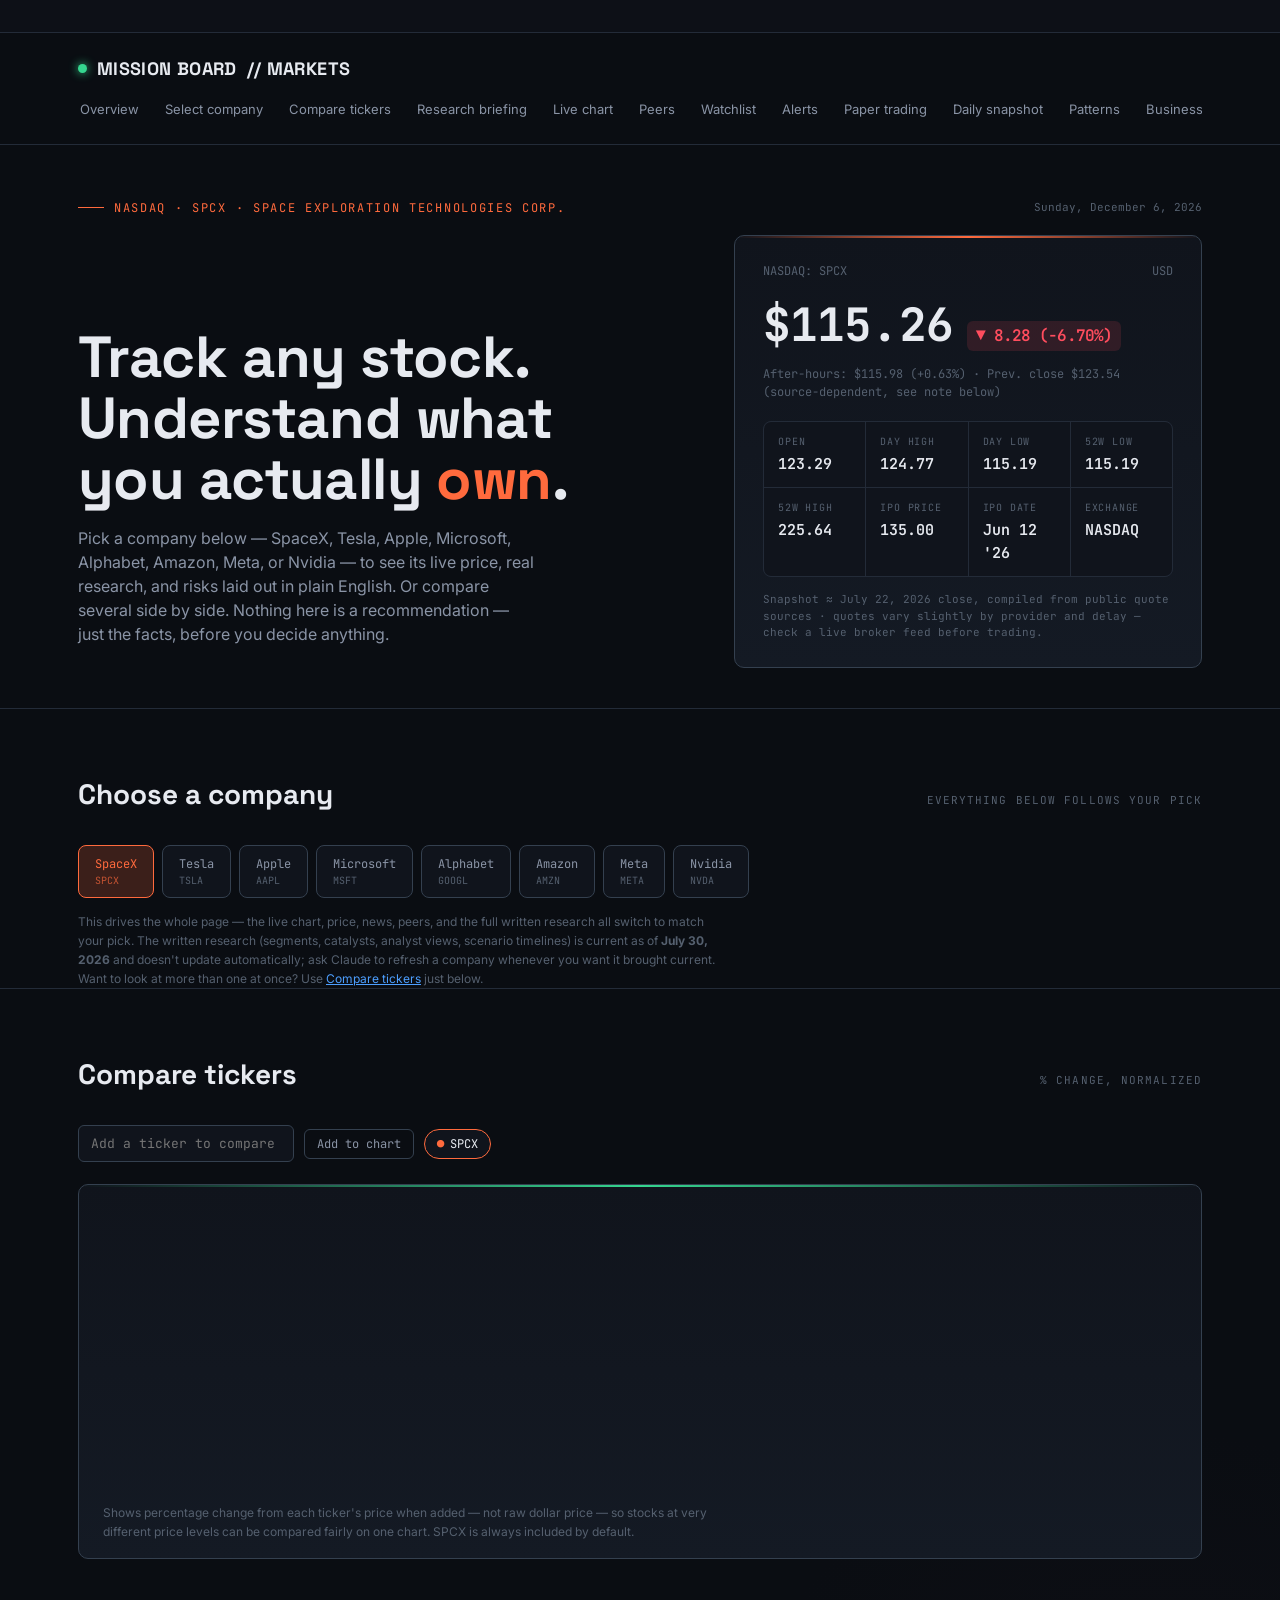
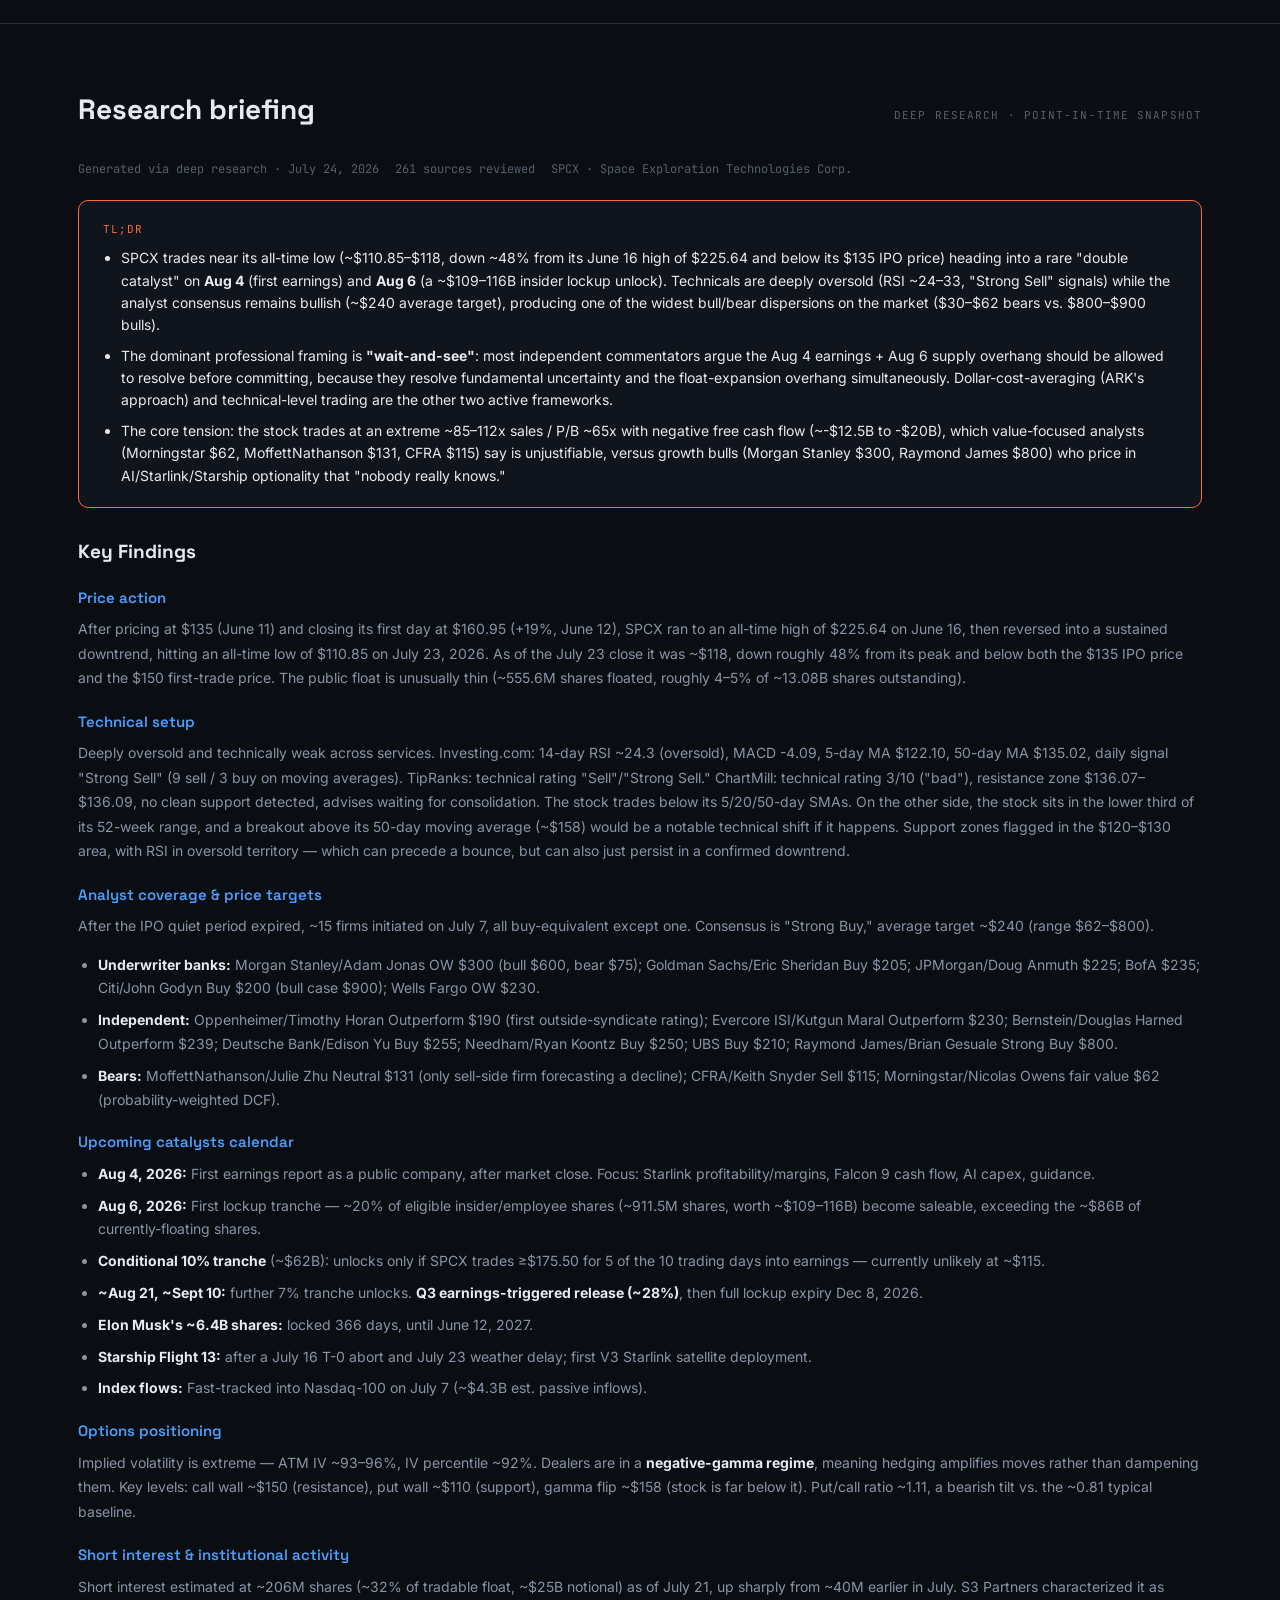
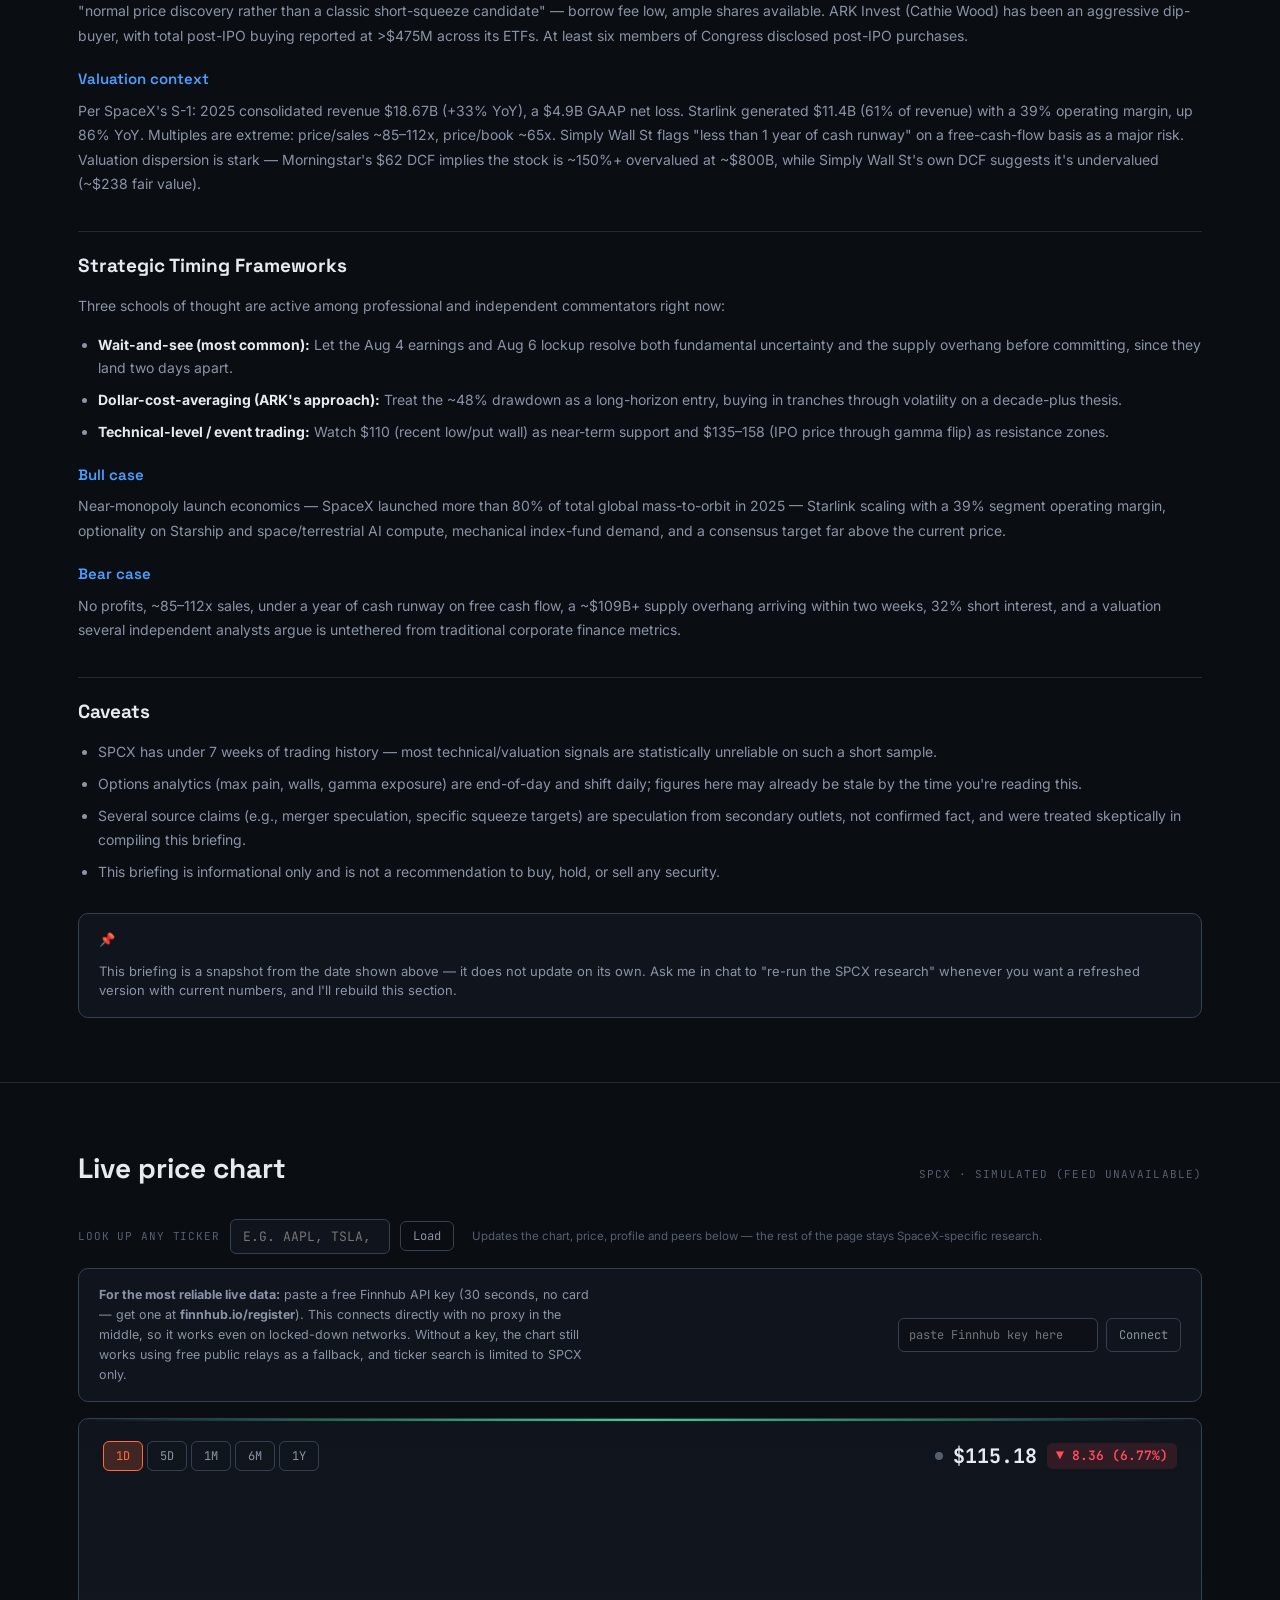
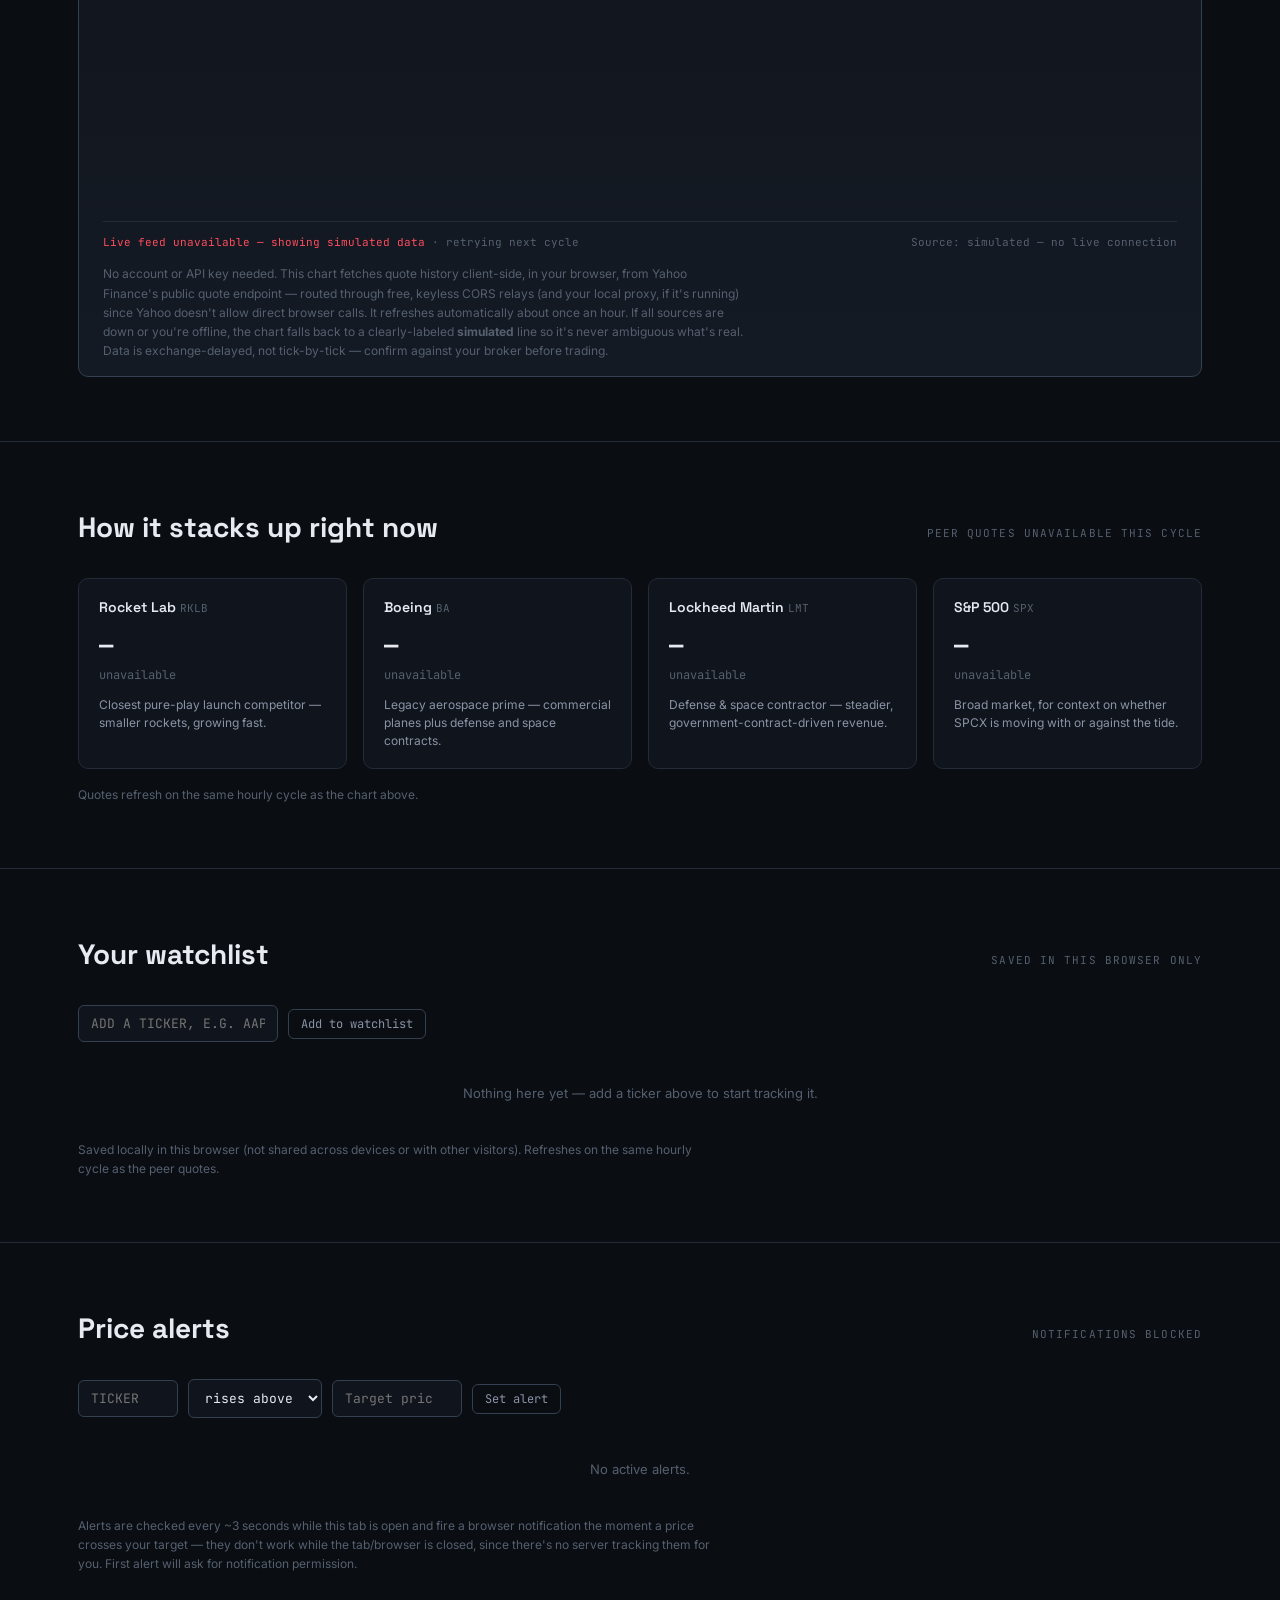
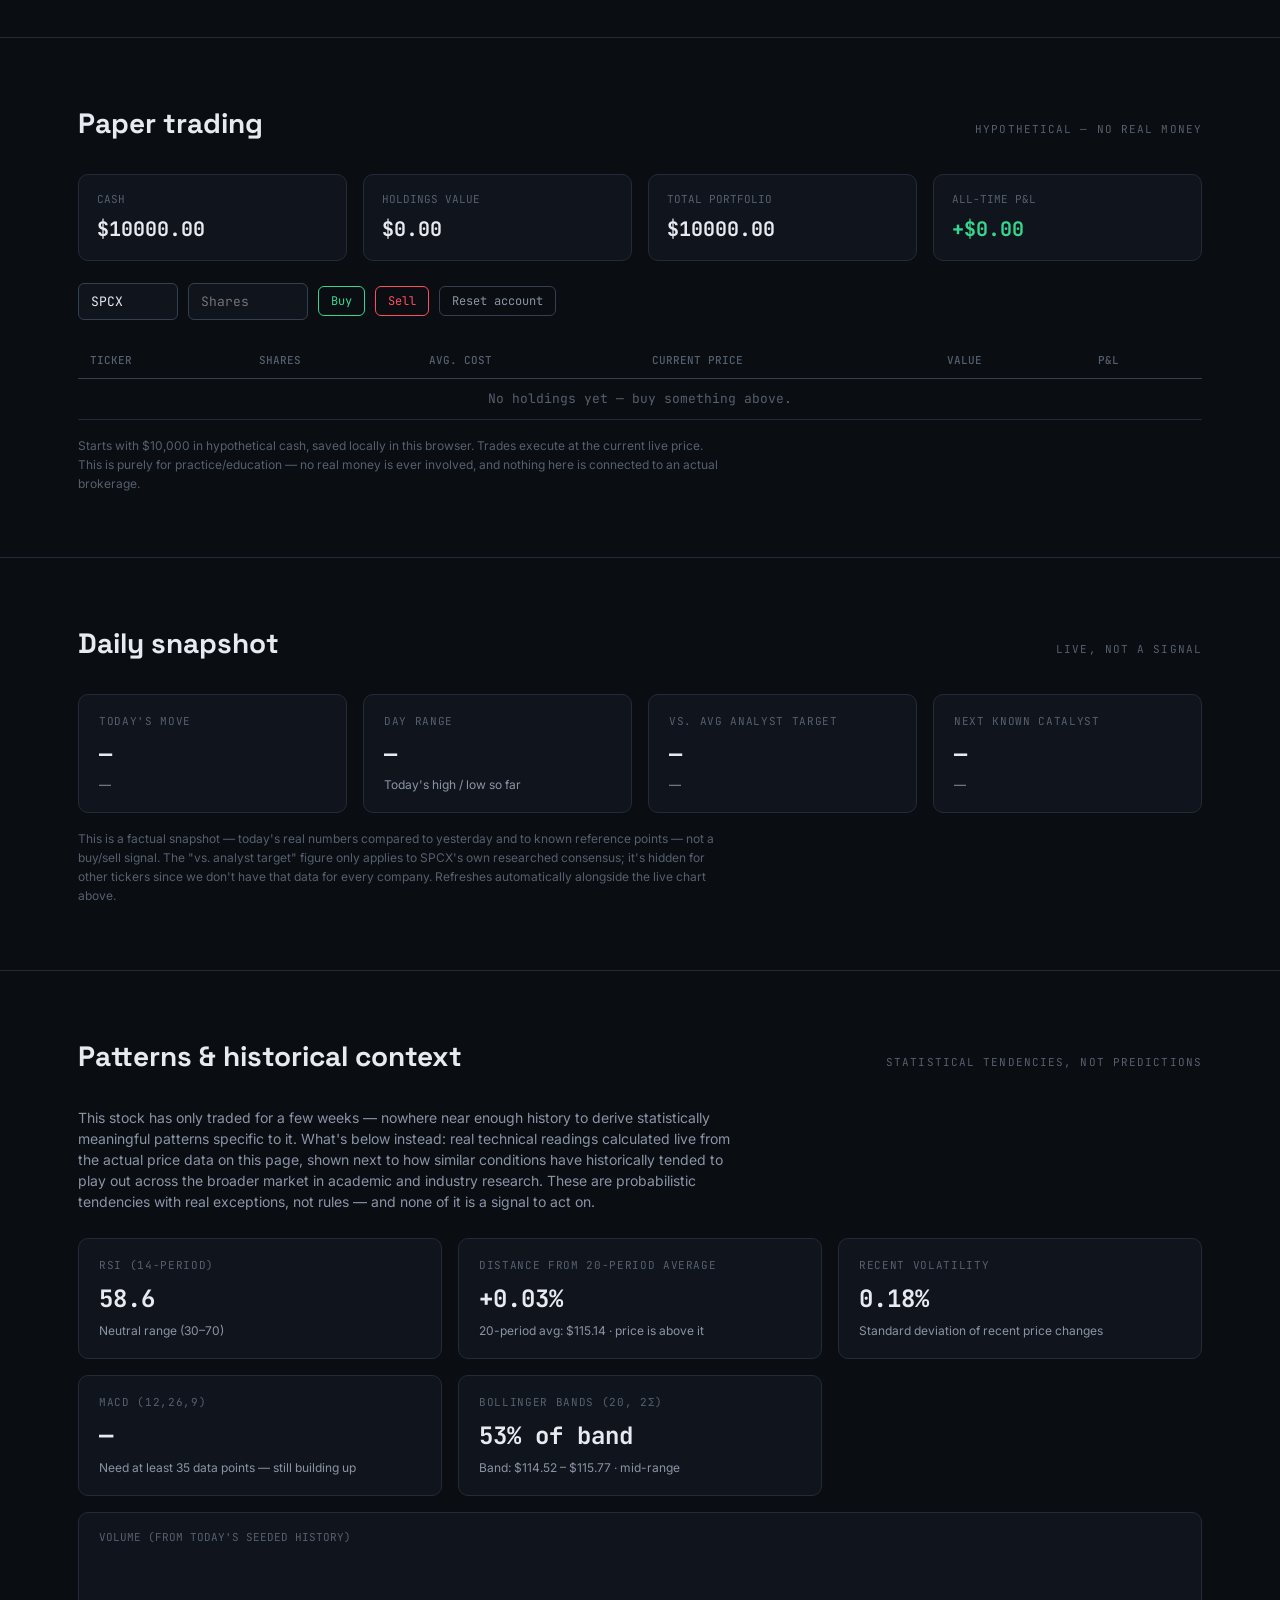
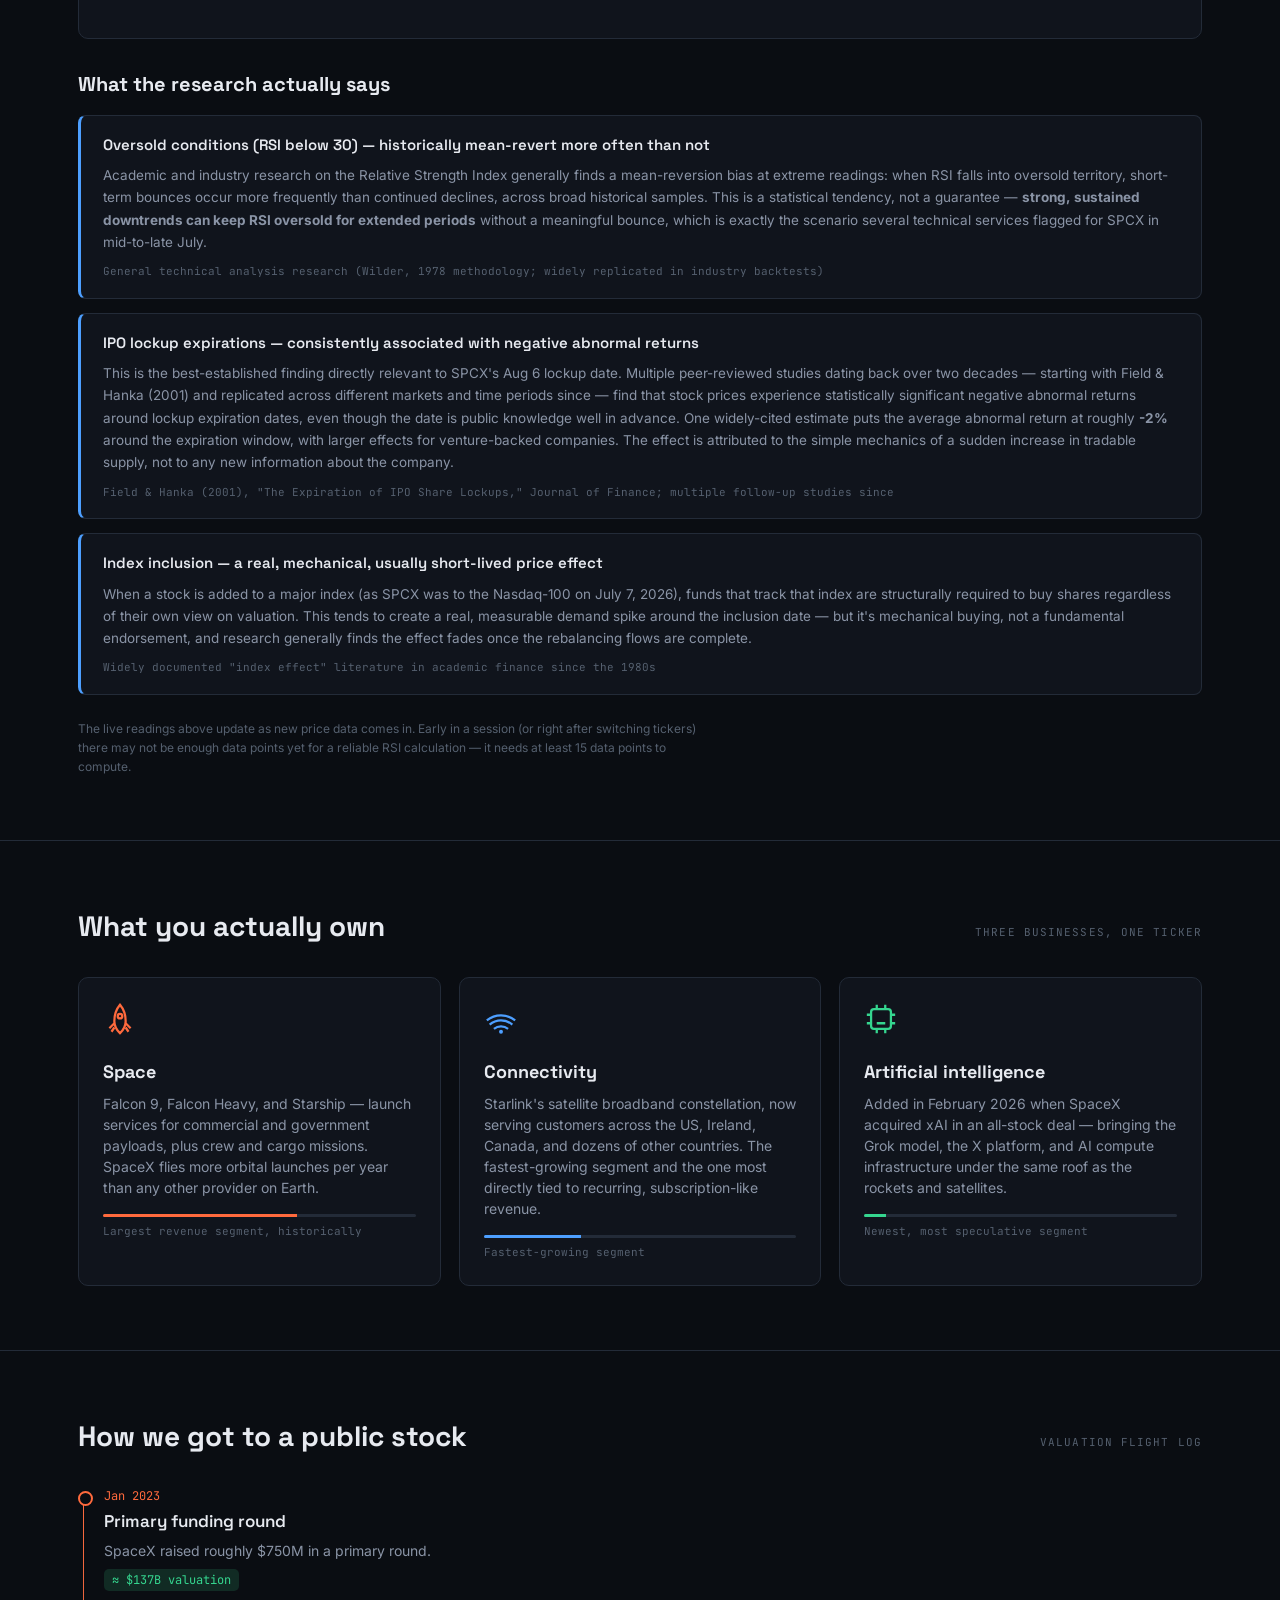
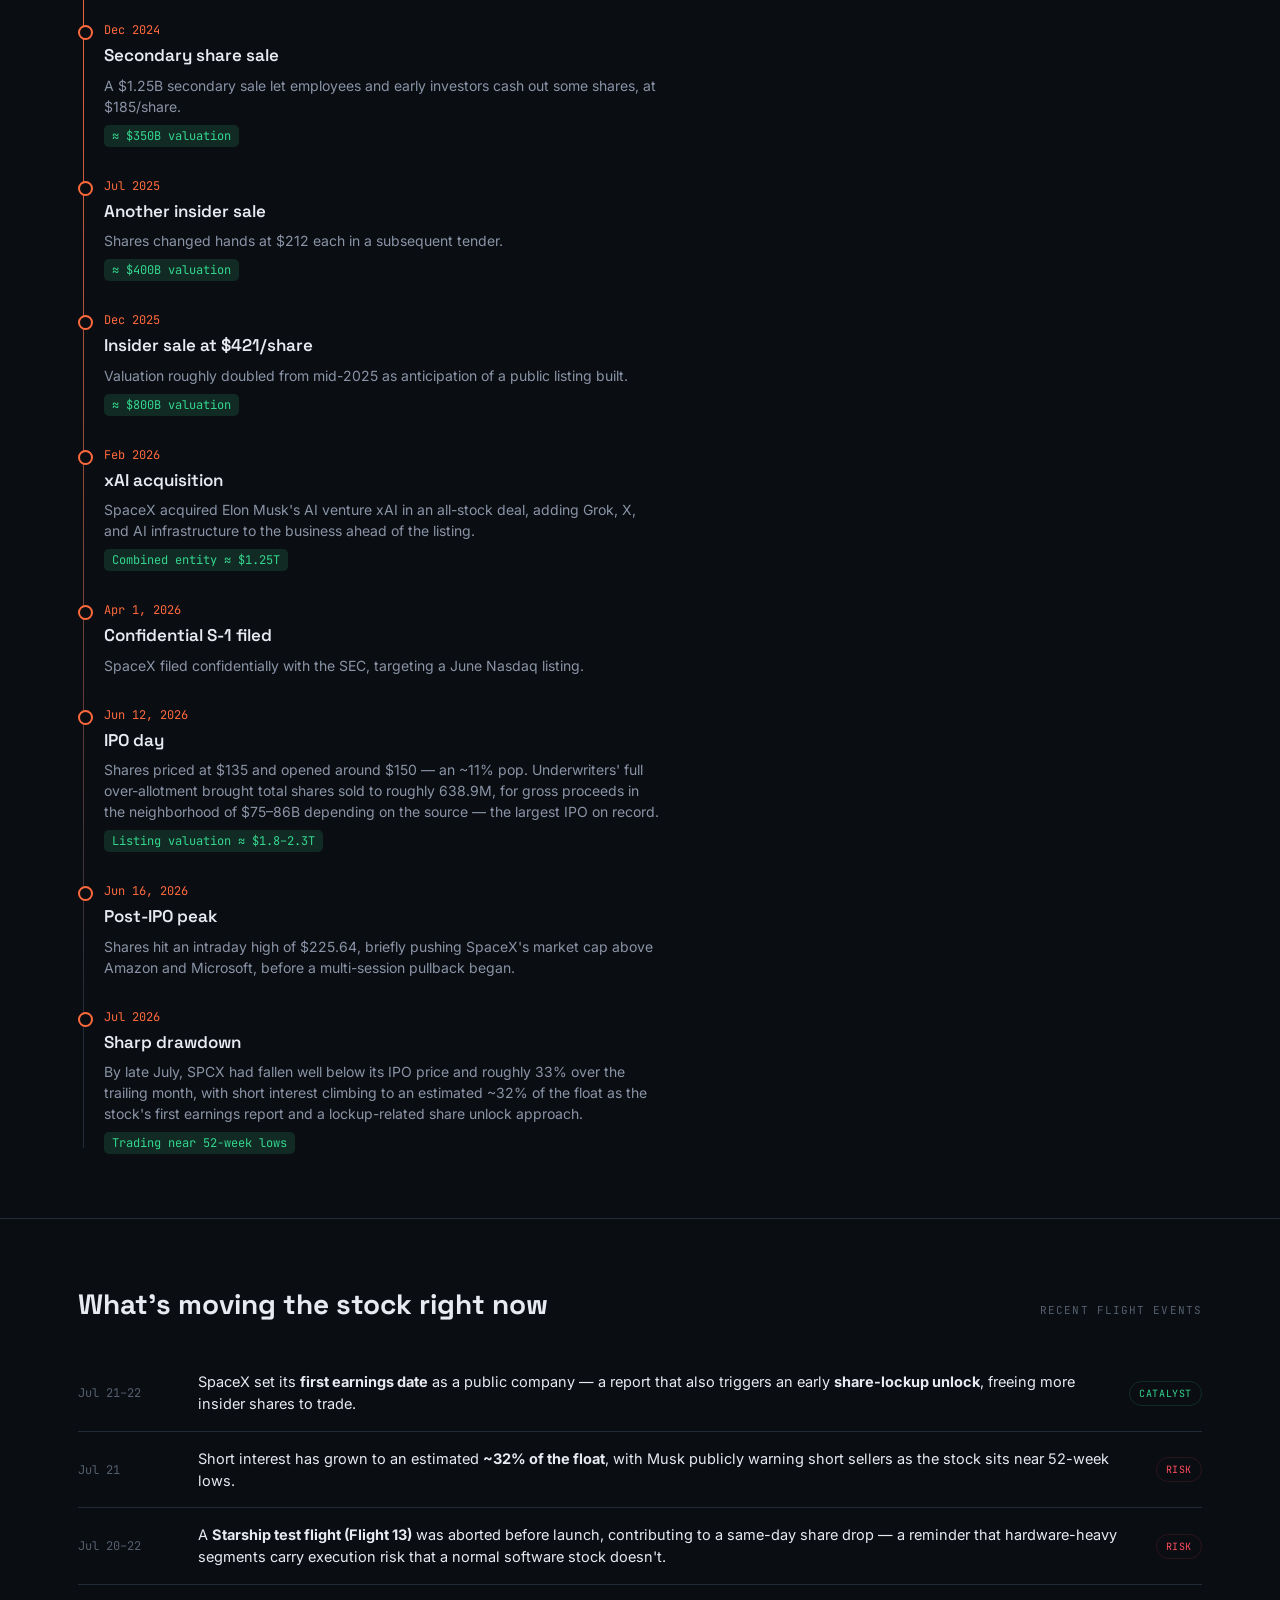
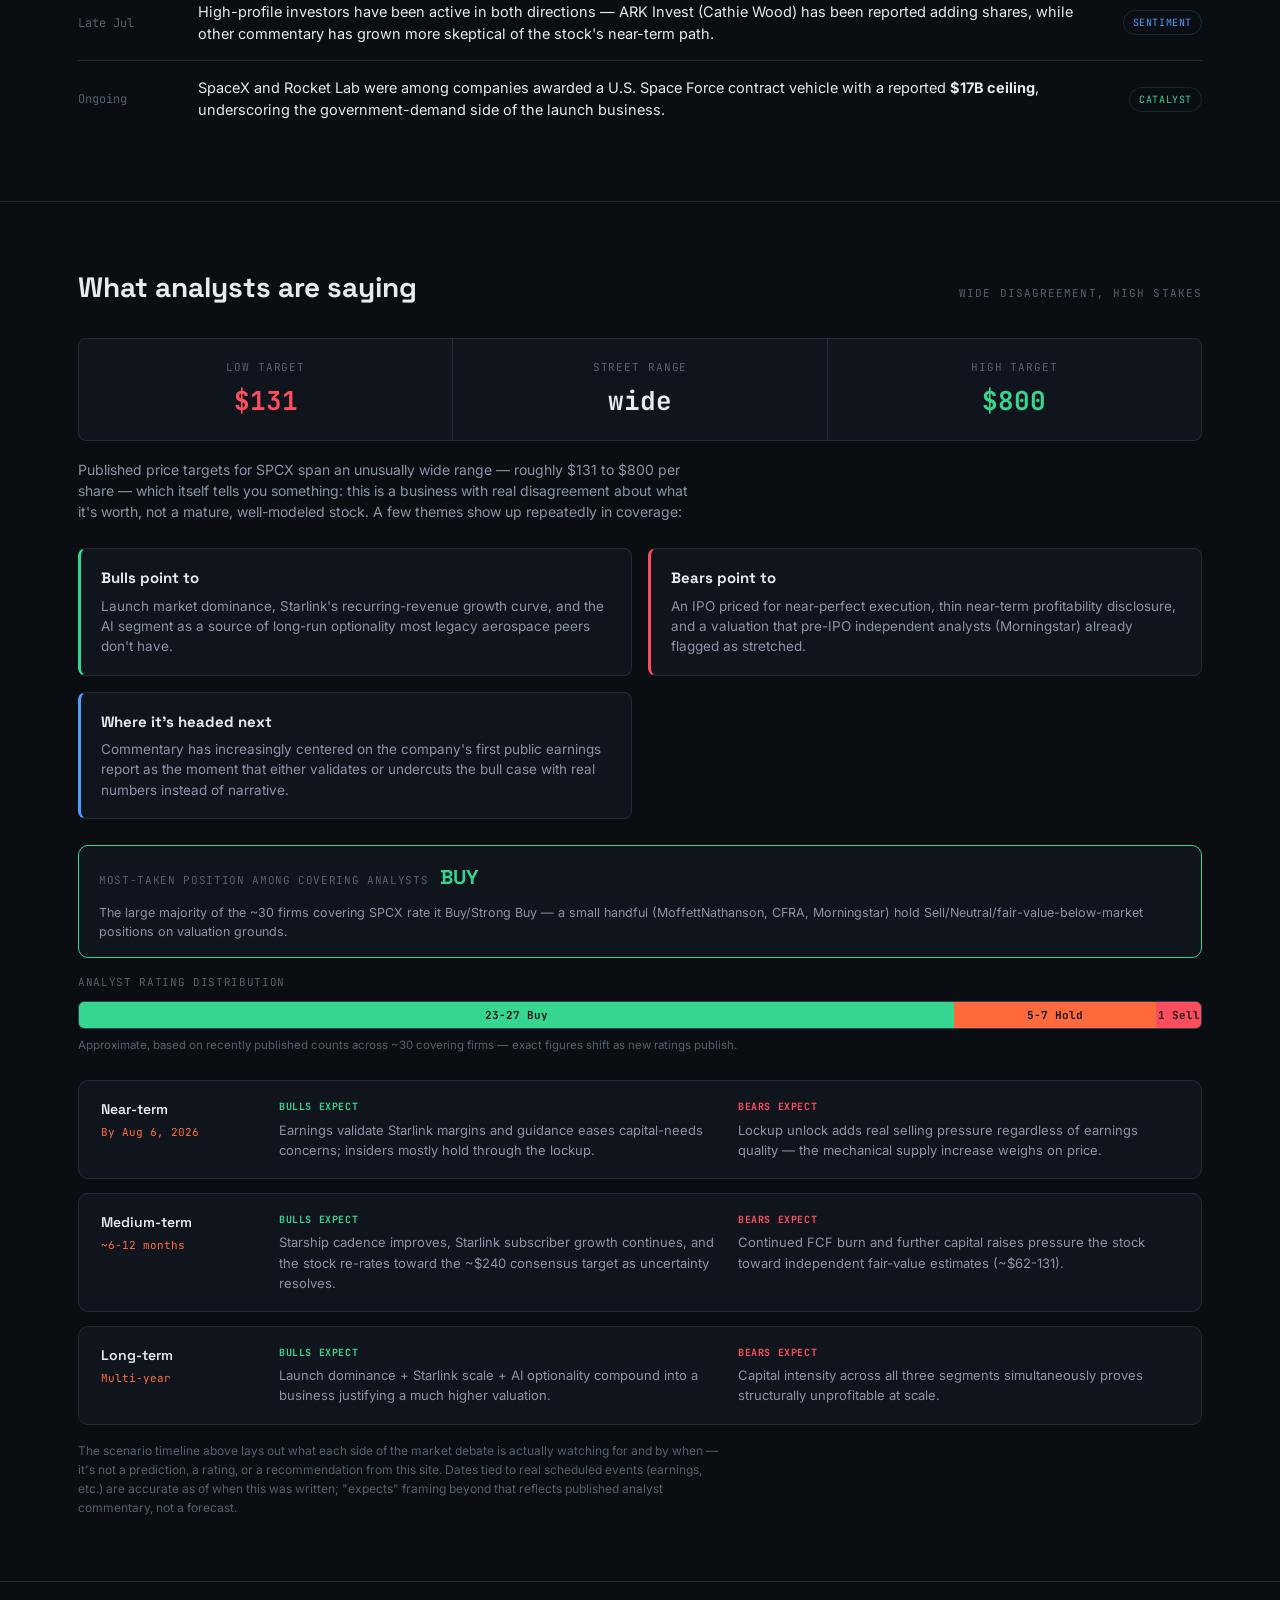
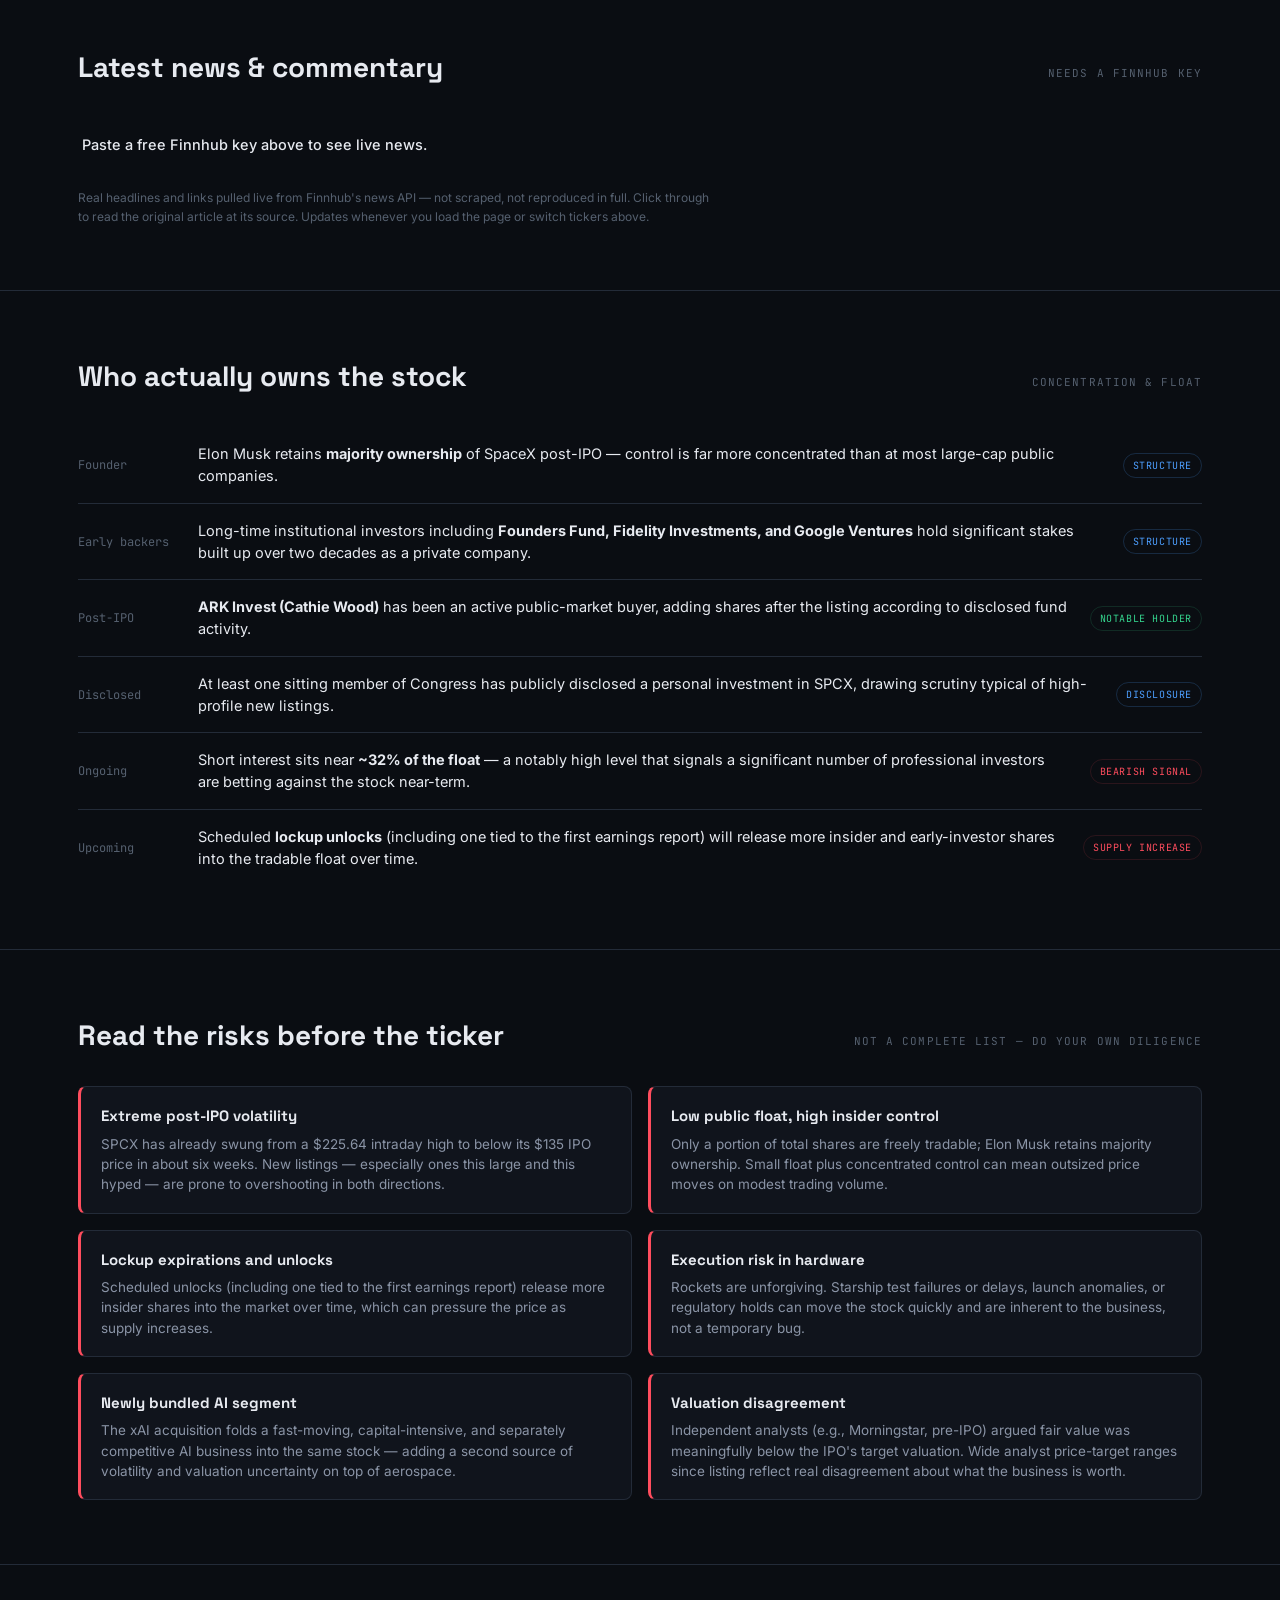
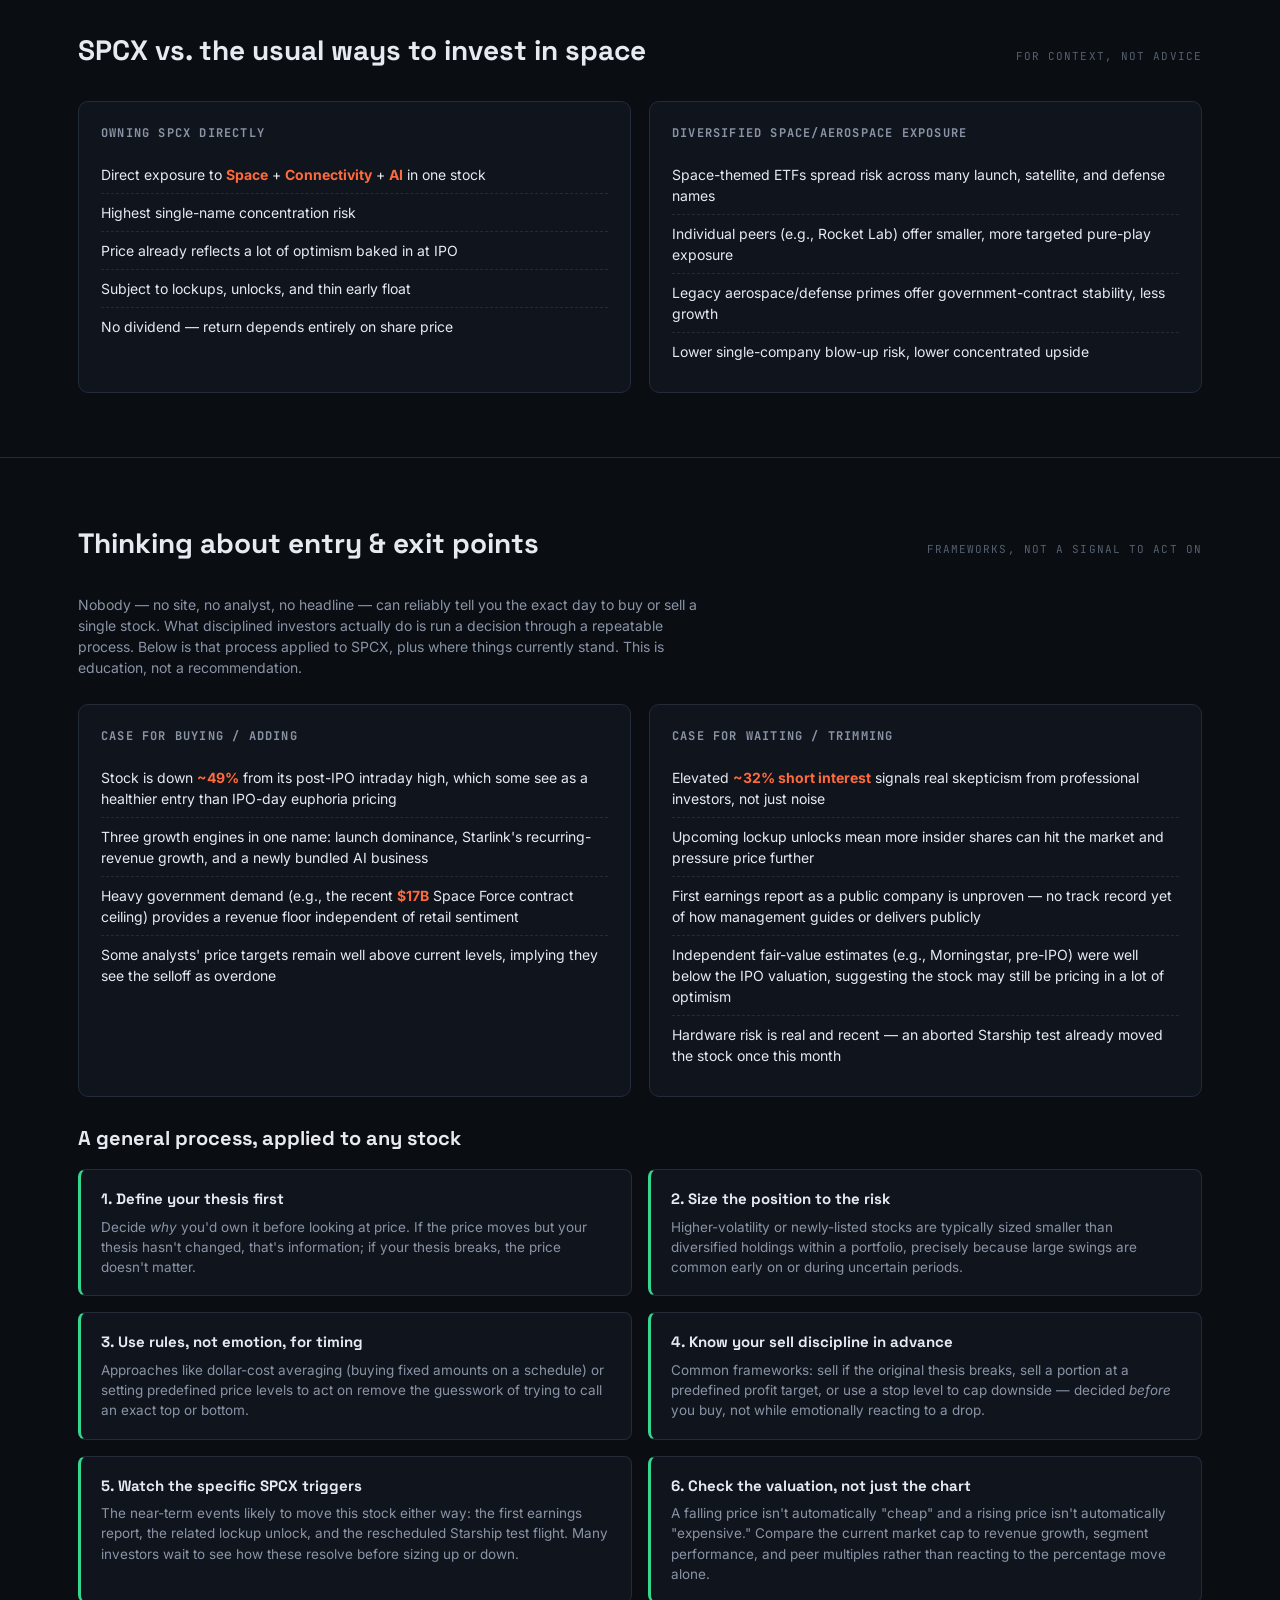
==== commit a8a608fd: "Add on-page SEO: meta tags, OG/Twitter previews, FAQPage JSON-LD Meta description, broadened title, " ====
--- a/index.html
+++ b/index.html
@@ -3,7 +3,21 @@
 <head>
 <meta charset="UTF-8">
 <meta name="viewport" content="width=device-width, initial-scale=1.0">
-<title>SPCX // SpaceX Stock Mission Board</title>
+<title id="doc-title">SPCX Mission Board — Live Stock Research: SpaceX, Tesla, Apple, Nvidia &amp; More</title>
+<meta name="description" id="meta-description" content="Live prices, plain-English research, and risk breakdowns for SpaceX, Tesla, Apple, Microsoft, Alphabet, Amazon, Meta, and Nvidia — updated in real time.">
+<link rel="canonical" href="https://leafy-croquembouche-8d138c.netlify.app/">
+<meta property="og:type" content="website">
+<meta property="og:site_name" content="SPCX Mission Board">
+<meta property="og:url" content="https://leafy-croquembouche-8d138c.netlify.app/">
+<meta property="og:title" id="og-title" content="SPCX Mission Board — Live Stock Research: SpaceX, Tesla, Apple, Nvidia &amp; More">
+<meta property="og:description" id="og-description" content="Live prices, plain-English research, and risk breakdowns for SpaceX, Tesla, Apple, Microsoft, Alphabet, Amazon, Meta, and Nvidia — updated in real time.">
+<meta property="og:image" content="https://leafy-croquembouche-8d138c.netlify.app/og-image.png">
+<meta property="og:image:width" content="1200">
+<meta property="og:image:height" content="630">
+<meta name="twitter:card" content="summary_large_image">
+<meta name="twitter:title" id="twitter-title" content="SPCX Mission Board — Live Stock Research: SpaceX, Tesla, Apple, Nvidia &amp; More">
+<meta name="twitter:description" id="twitter-description" content="Live prices, plain-English research, and risk breakdowns for SpaceX, Tesla, Apple, Microsoft, Alphabet, Amazon, Meta, and Nvidia — updated in real time.">
+<meta name="twitter:image" content="https://leafy-croquembouche-8d138c.netlify.app/og-image.png">
 <link rel="preconnect" href="https://fonts.googleapis.com">
 <link rel="preconnect" href="https://r.jina.ai">
 <link rel="preconnect" href="https://api.allorigins.win">
@@ -2348,5 +2362,54 @@
   </footer>
   <script src="app.js"></script>
 
+  <script type="application/ld+json">
+  {
+    "@context": "https://schema.org",
+    "@type": "FAQPage",
+    "mainEntity": [
+      {
+        "@type": "Question",
+        "name": "Is SpaceX stock the same as Tesla stock?",
+        "acceptedAnswer": {
+          "@type": "Answer",
+          "text": "No. Tesla (TSLA) and SpaceX (SPCX) are separate public companies with separate tickers, even though Elon Musk leads both. There has been speculation about a possible future merger, but as of this snapshot they trade independently."
+        }
+      },
+      {
+        "@type": "Question",
+        "name": "Can I still buy SpaceX pre-IPO shares?",
+        "acceptedAnswer": {
+          "@type": "Answer",
+          "text": "No — the pre-IPO/secondary-market window closed when SpaceX listed on Nasdaq on June 12, 2026. Before that date, shares were only accessible to accredited investors through private funds and secondary marketplaces at a markup. Now anyone with a brokerage account can buy SPCX directly."
+        }
+      },
+      {
+        "@type": "Question",
+        "name": "Why has the stock dropped so much since the IPO?",
+        "acceptedAnswer": {
+          "@type": "Answer",
+          "text": "A mix of factors: the stock priced and opened at a very high valuation relative to current earnings; early IPO euphoria faded; a Starship test flight was aborted; and rising short interest plus upcoming lockup unlocks have weighed on sentiment ahead of the company's first earnings report as a public entity."
+        }
+      },
+      {
+        "@type": "Question",
+        "name": "Does SPCX pay a dividend?",
+        "acceptedAnswer": {
+          "@type": "Answer",
+          "text": "No. Like most high-growth, capital-intensive companies, SpaceX is reinvesting in Starship development, Starlink expansion, and AI infrastructure rather than paying shareholders a dividend."
+        }
+      },
+      {
+        "@type": "Question",
+        "name": "Is this page financial advice?",
+        "acceptedAnswer": {
+          "@type": "Answer",
+          "text": "No. This is an educational summary built from public reporting, not a recommendation to buy, hold, or sell. See the disclaimer below."
+        }
+      }
+    ]
+  }
+  </script>
+
 </body>
 </html>
